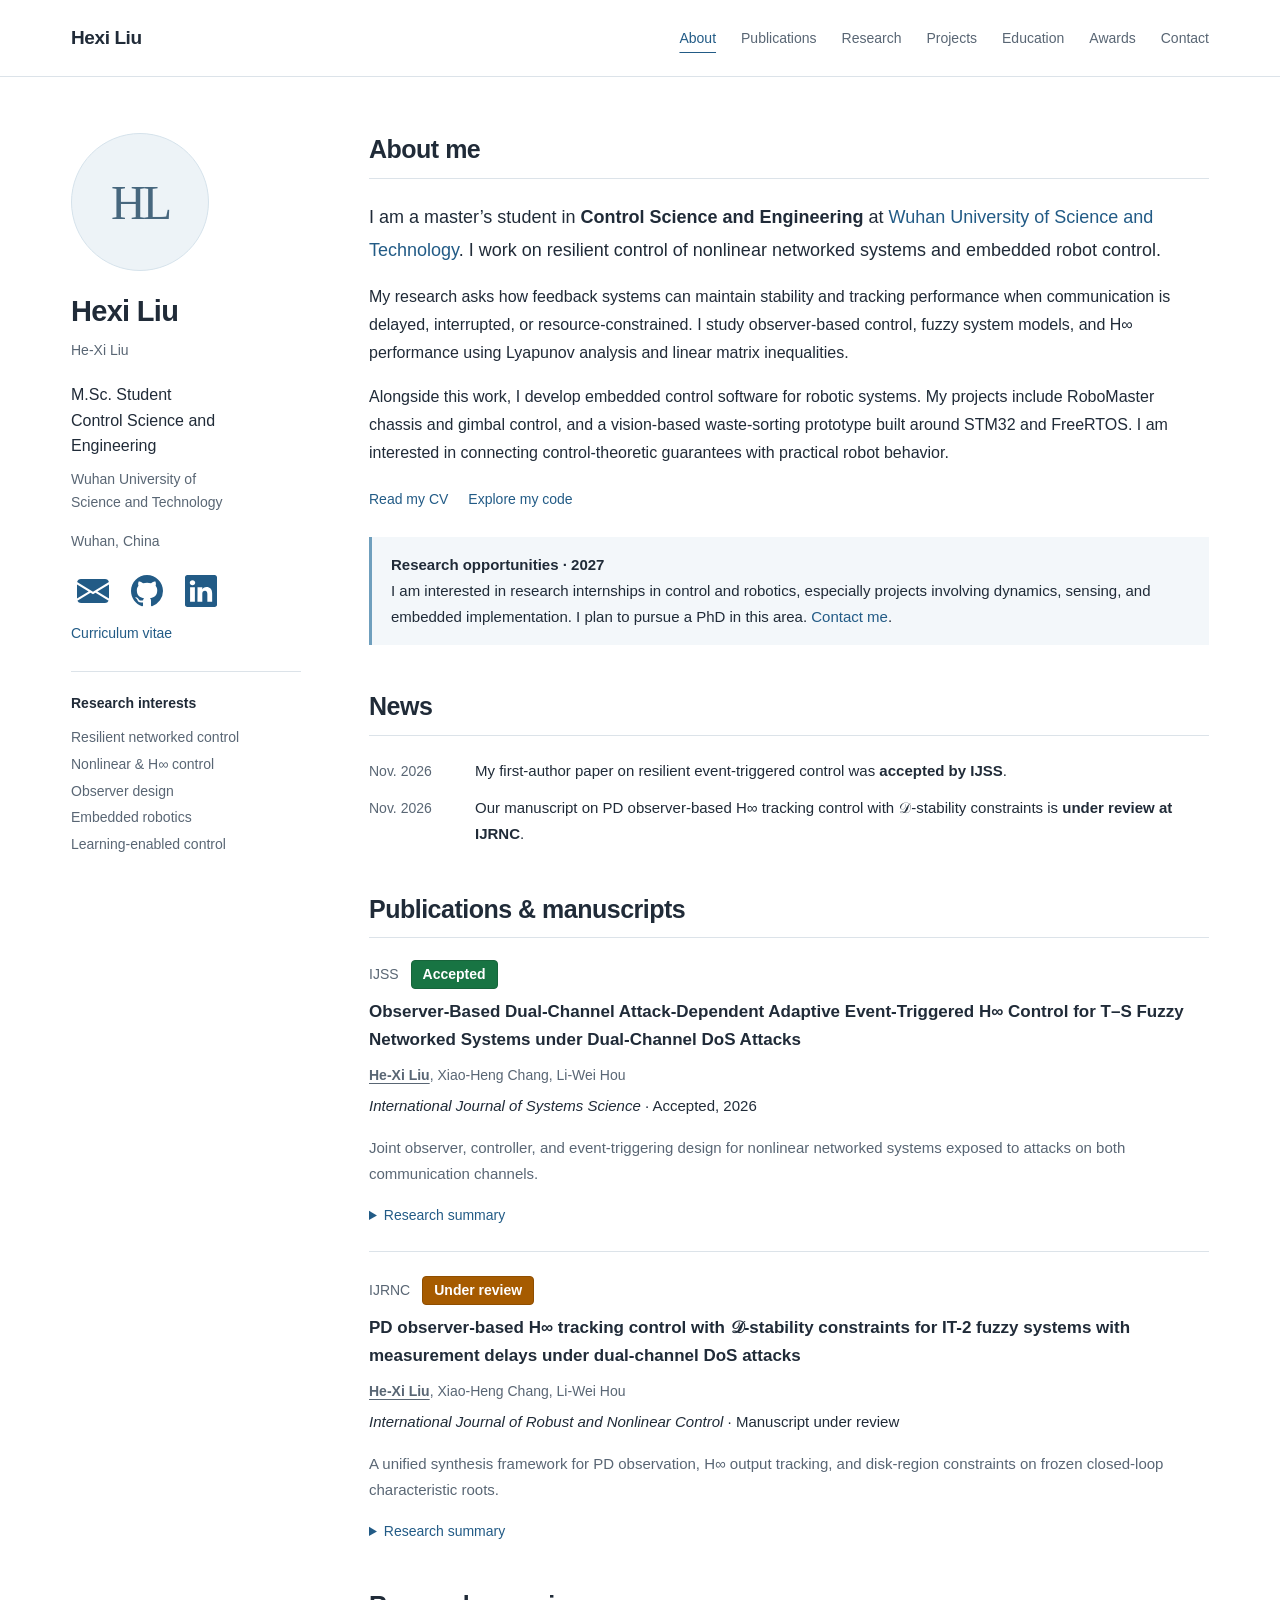
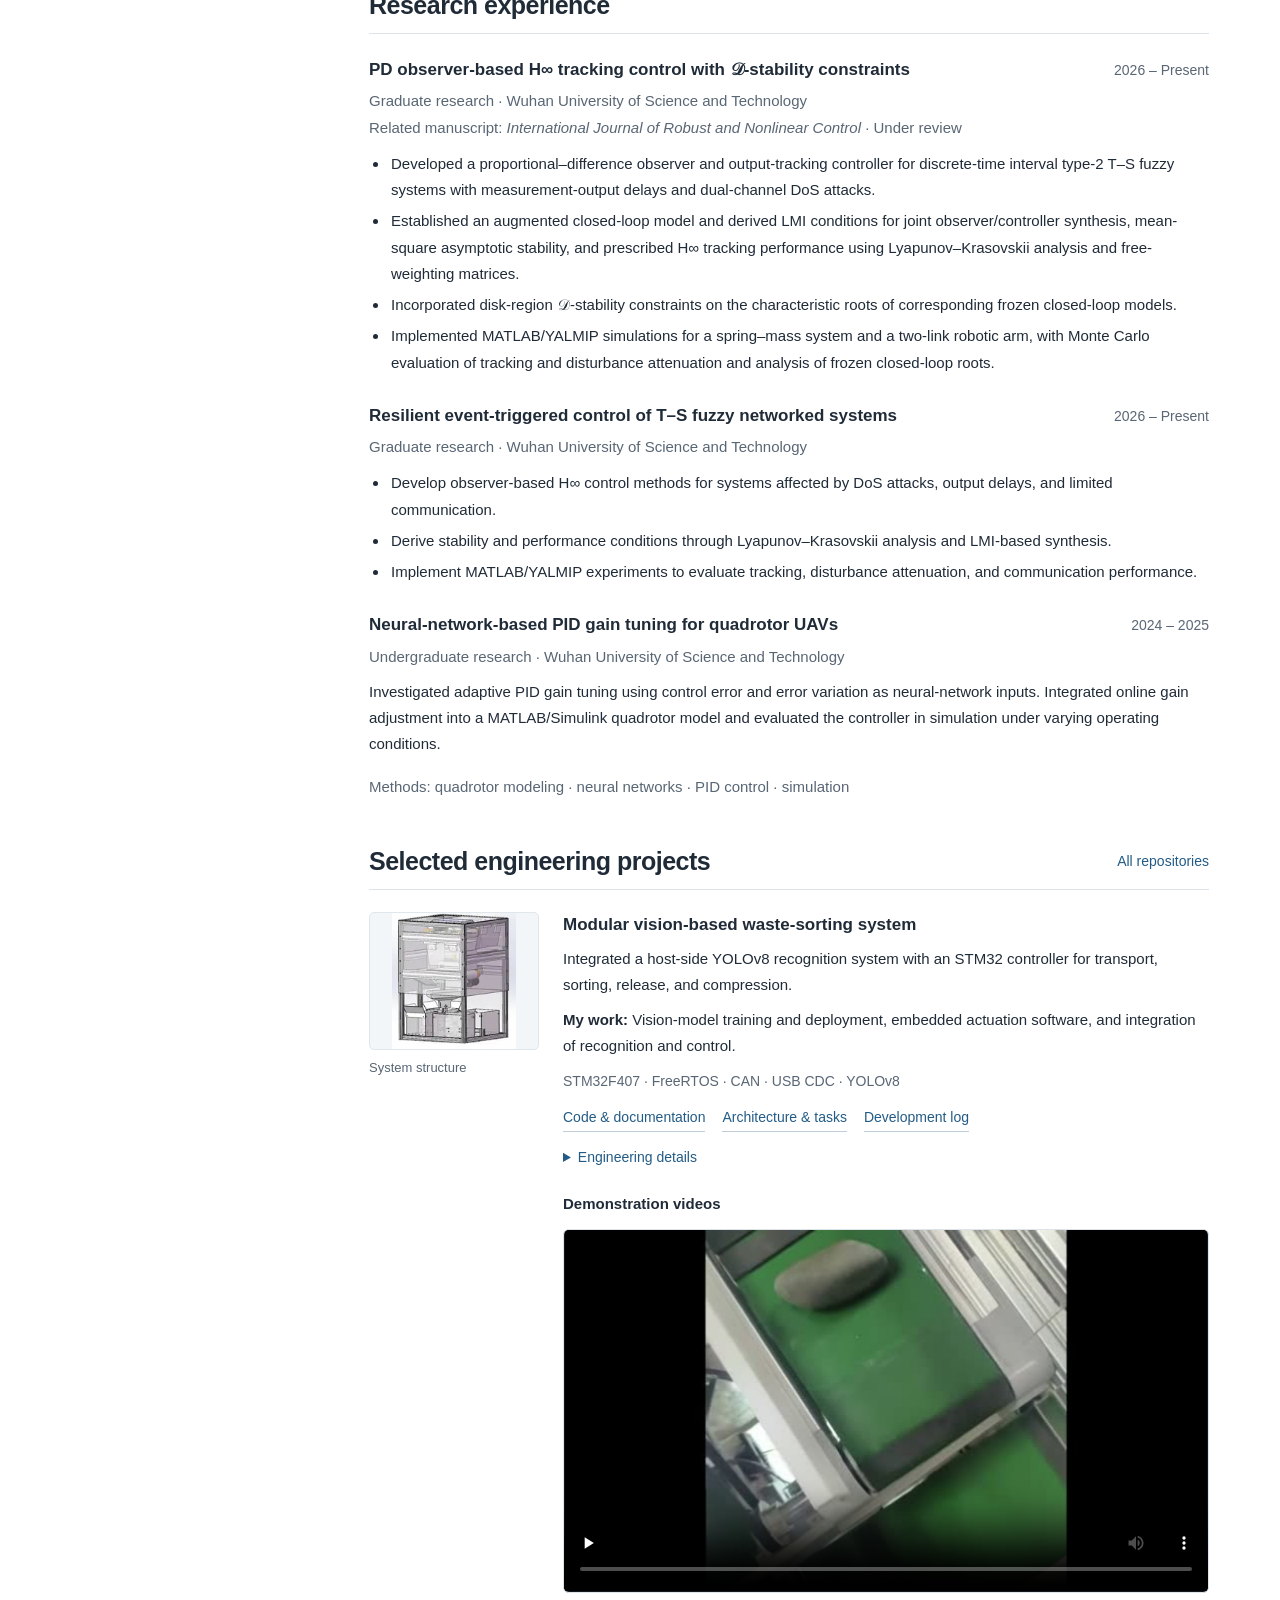
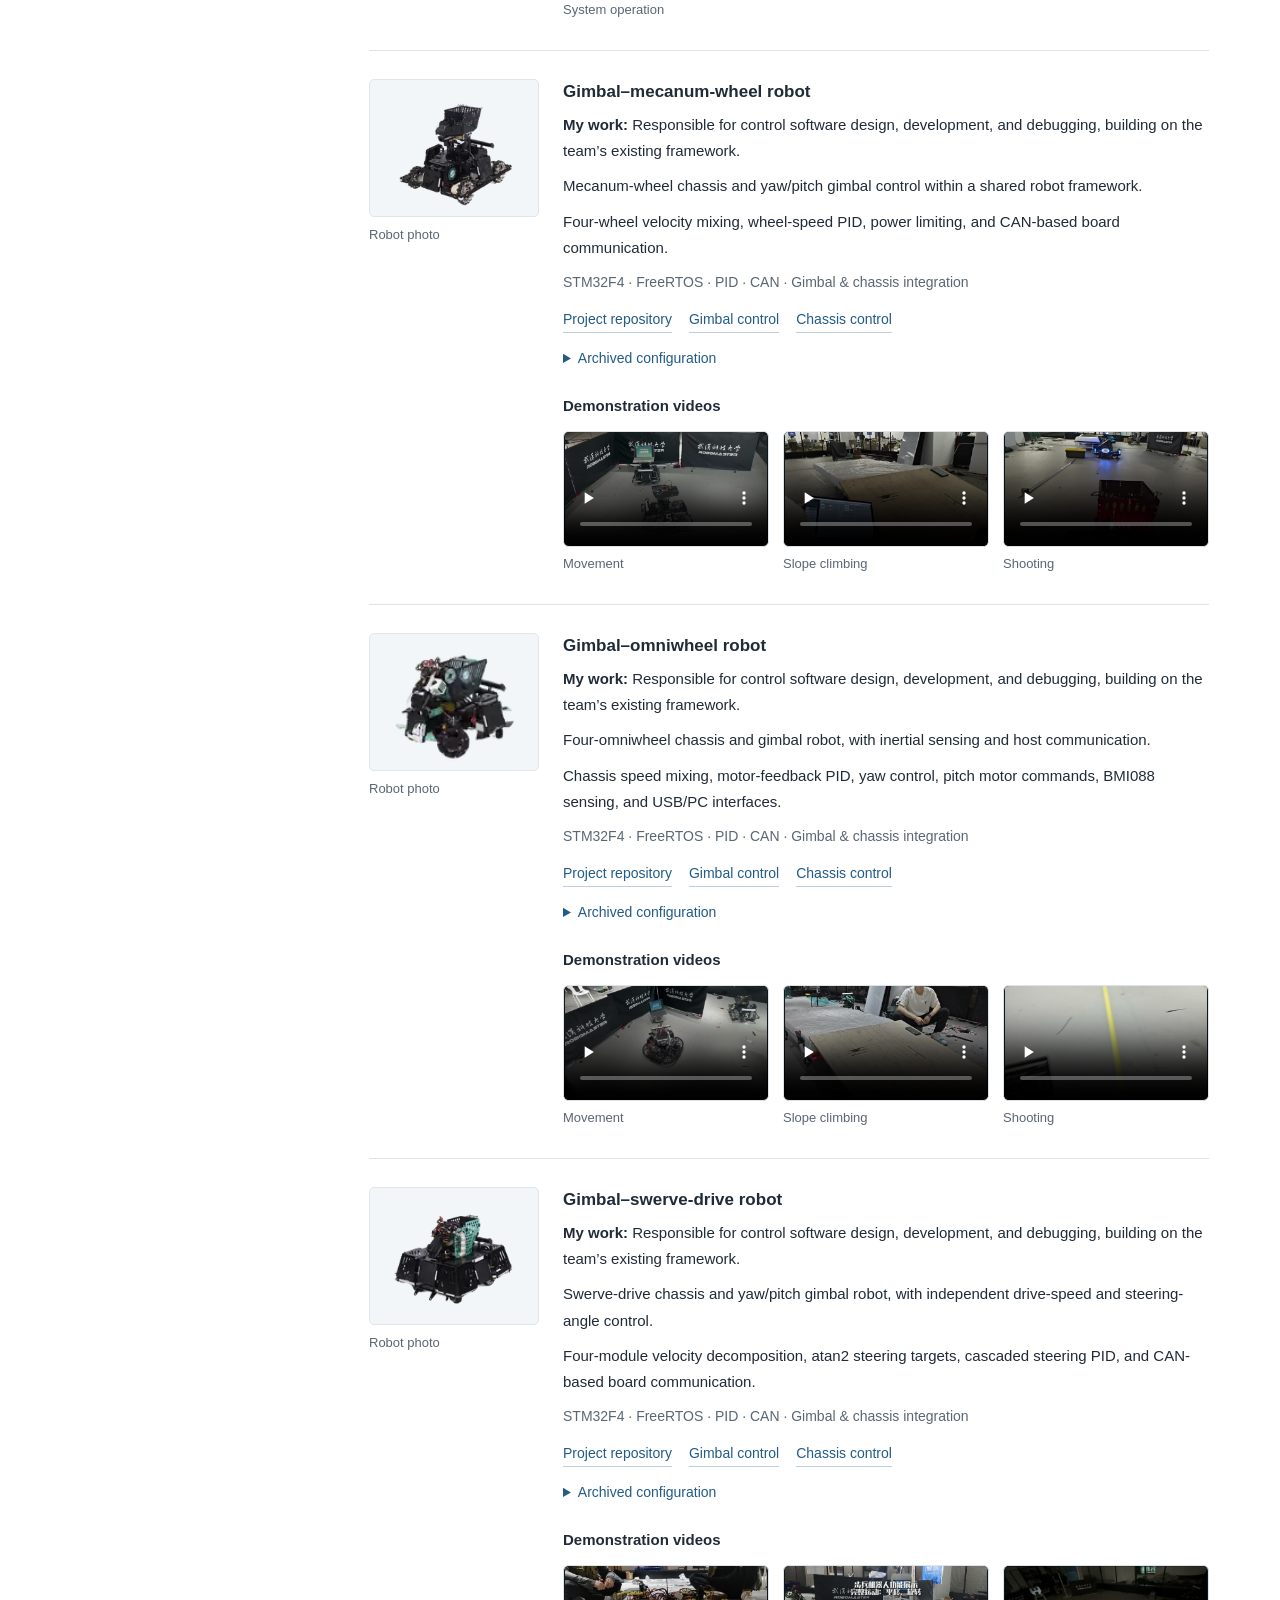
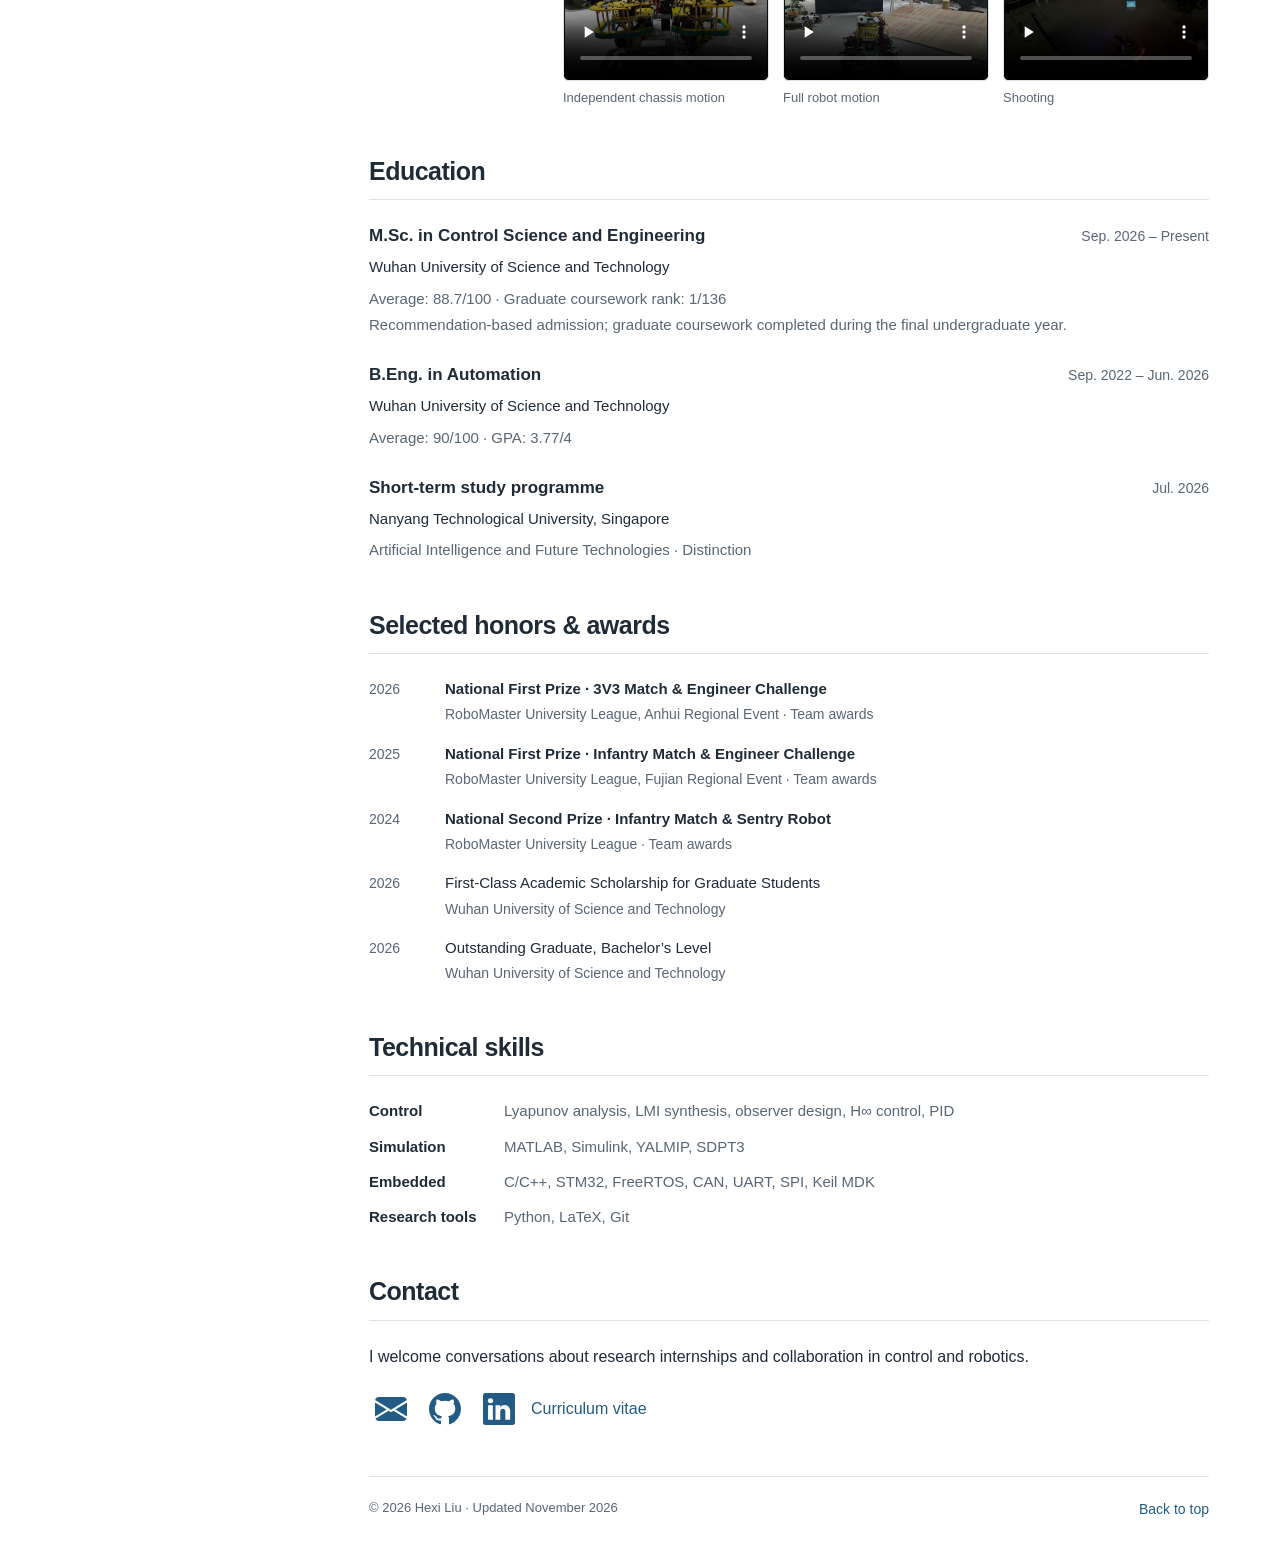
==== index.html @ 4635e456 "Use contact icons and add LinkedIn profile link" ====
<!DOCTYPE html>

<html lang="en">
<head>
<meta charset="utf-8"/><meta content="width=device-width,initial-scale=1" name="viewport"/>
<title>Hexi Liu | Control &amp; Robotics</title>
<meta content="Hexi Liu is a master's student at Wuhan University of Science and Technology, researching resilient nonlinear control and embedded robotics." name="description"/>
<meta content="#ffffff" name="theme-color"/>

<link href="style.css" rel="stylesheet"/><link href="assets/favicon.svg" rel="icon" type="image/svg+xml"/><script defer="" src="app.js"></script><!-- Bootstrap Icons (https://icons.getbootstrap.com/)
The MIT License (MIT)

Copyright (c) 2019-2024 The Bootstrap Authors

Permission is hereby granted, free of charge, to any person obtaining a copy
of this software and associated documentation files (the "Software"), to deal
in the Software without restriction, including without limitation the rights
to use, copy, modify, merge, publish, distribute, sublicense, and/or sell
copies of the Software, and to permit persons to whom the Software is
furnished to do so, subject to the following conditions:

The above copyright notice and this permission notice shall be included in
all copies or substantial portions of the Software.

THE SOFTWARE IS PROVIDED "AS IS", WITHOUT WARRANTY OF ANY KIND, EXPRESS OR
IMPLIED, INCLUDING BUT NOT LIMITED TO THE WARRANTIES OF MERCHANTABILITY,
FITNESS FOR A PARTICULAR PURPOSE AND NONINFRINGEMENT. IN NO EVENT SHALL THE
AUTHORS OR COPYRIGHT HOLDERS BE LIABLE FOR ANY CLAIM, DAMAGES OR OTHER
LIABILITY, WHETHER IN AN ACTION OF CONTRACT, TORT OR OTHERWISE, ARISING FROM,
OUT OF OR IN CONNECTION WITH THE SOFTWARE OR THE USE OR OTHER DEALINGS IN
THE SOFTWARE.
--></head>
<body>
<a class="skip" href="#main">Skip to content</a>
<header class="topbar"><div class="top-inner"><a class="wordmark" href="#about">Hexi Liu</a><button aria-controls="navigation" aria-expanded="false" class="menu-button">Menu</button><nav aria-label="Main navigation" class="nav" id="navigation"><a href="#about">About</a><a href="#publications">Publications</a><a href="#research">Research</a><a href="#projects">Projects</a><a href="#education">Education</a><a href="#awards">Awards</a><a href="#contact">Contact</a></nav></div></header>
<div class="layout"><aside aria-label="Profile" class="sidebar"><div aria-hidden="true" class="monogram">HL</div><h1>Hexi Liu</h1><p class="name-note">He-Xi Liu</p><p class="role">M.Sc. Student<br/>Control Science and Engineering</p><p class="affiliation">Wuhan University of<br/>Science and Technology</p><p class="location">Wuhan, China</p><div class="profile-links"><a class="social-icon" href="mailto:liuhexi125@gmail.com" aria-label="Email" title="Email"><svg aria-hidden="true" focusable="false" viewBox="0 0 16 16" fill="currentColor">  <path d="M.05 3.555A2 2 0 0 1 2 2h12a2 2 0 0 1 1.95 1.555L8 8.414zM0 4.697v7.104l5.803-3.558zM6.761 8.83l-6.57 4.027A2 2 0 0 0 2 14h12a2 2 0 0 0 1.808-1.144l-6.57-4.027L8 9.586zm3.436-.586L16 11.801V4.697z"/></svg></a><a class="social-icon" href="https://github.com/JiraiyaMr" aria-label="GitHub" title="GitHub"><svg aria-hidden="true" focusable="false" viewBox="0 0 16 16" fill="currentColor">  <path d="M8 0C3.58 0 0 3.58 0 8c0 3.54 2.29 6.53 5.47 7.59.4.07.55-.17.55-.38 0-.19-.01-.82-.01-1.49-2.01.37-2.53-.49-2.69-.94-.09-.23-.48-.94-.82-1.13-.28-.15-.68-.52-.01-.53.63-.01 1.08.58 1.23.82.72 1.21 1.87.87 2.33.66.07-.52.28-.87.51-1.07-1.78-.2-3.64-.89-3.64-3.95 0-.87.31-1.59.82-2.15-.08-.2-.36-1.02.08-2.12 0 0 .67-.21 2.2.82.64-.18 1.32-.27 2-.27s1.36.09 2 .27c1.53-1.04 2.2-.82 2.2-.82.44 1.1.16 1.92.08 2.12.51.56.82 1.27.82 2.15 0 3.07-1.87 3.75-3.65 3.95.29.25.54.73.54 1.48 0 1.07-.01 1.93-.01 2.2 0 .21.15.46.55.38A8.01 8.01 0 0 0 16 8c0-4.42-3.58-8-8-8"/></svg></a><a class="social-icon" href="https://www.linkedin.com/in/hexi-liu-96b351452/" aria-label="LinkedIn" title="LinkedIn"><svg aria-hidden="true" focusable="false" viewBox="0 0 16 16" fill="currentColor">  <path d="M0 1.146C0 .513.526 0 1.175 0h13.65C15.474 0 16 .513 16 1.146v13.708c0 .633-.526 1.146-1.175 1.146H1.175C.526 16 0 15.487 0 14.854zm4.943 12.248V6.169H2.542v7.225zm-1.2-8.212c.837 0 1.358-.554 1.358-1.248-.015-.709-.52-1.248-1.342-1.248S2.4 3.226 2.4 3.934c0 .694.521 1.248 1.327 1.248zm4.908 8.212V9.359c0-.216.016-.432.08-.586.173-.431.568-.878 1.232-.878.869 0 1.216.662 1.216 1.634v3.865h2.401V9.25c0-2.22-1.184-3.252-2.764-3.252-1.274 0-1.845.7-2.165 1.193v.025h-.016l.016-.025V6.169h-2.4c.03.678 0 7.225 0 7.225z"/></svg></a><a class="cv-link" href="cv.html">Curriculum vitae</a></div><hr/><p class="side-title">Research interests</p><ul class="interests"><li>Resilient networked control</li><li>Nonlinear &amp; H∞ control</li><li>Observer design</li><li>Embedded robotics</li><li>Learning-enabled control</li></ul></aside>
<main class="content" id="main">
<section class="section" id="about"><h2>About me</h2><p class="lead">I am a master’s student in <strong>Control Science and Engineering</strong> at <a href="https://www.wust.edu.cn/">Wuhan University of Science and Technology</a>. I work on resilient control of nonlinear networked systems and embedded robot control.</p><p>My research asks how feedback systems can maintain stability and tracking performance when communication is delayed, interrupted, or resource-constrained. I study observer-based control, fuzzy system models, and H∞ performance using Lyapunov analysis and linear matrix inequalities.</p><p>Alongside this work, I develop embedded control software for robotic systems. My projects include RoboMaster chassis and gimbal control, and a vision-based waste-sorting prototype built around STM32 and FreeRTOS. I am interested in connecting control-theoretic guarantees with practical robot behavior.</p><div class="intro-links"><a href="cv.html">Read my CV</a><a href="#projects">Explore my code</a></div><div class="opportunity"><strong>Research opportunities · 2027</strong>I am interested in research internships in control and robotics, especially projects involving dynamics, sensing, and embedded implementation. I plan to pursue a PhD in this area. <a href="mailto:liuhexi125@gmail.com">Contact me</a>.</div></section>
<section class="section" id="news"><h2>News</h2><div class="news-item"><time datetime="2026-11">Nov. 2026</time><p>My first-author paper on resilient event-triggered control was <strong>accepted by IJSS</strong>.</p></div><div class="news-item"><time datetime="2026-11">Nov. 2026</time><p>Our manuscript on PD observer-based H∞ tracking control with 𝒟-stability constraints is <strong>under review at IJRNC</strong>.</p></div></section>
<section class="section" id="publications"><h2>Publications &amp; manuscripts</h2><article class="publication"><div class="pub-label">IJSS <span class="status">Accepted</span></div><h3>Observer-Based Dual-Channel Attack-Dependent Adaptive Event-Triggered H∞ Control for T–S Fuzzy Networked Systems under Dual-Channel DoS Attacks</h3><p class="authors"><strong>He-Xi Liu</strong>, Xiao-Heng Chang, Li-Wei Hou</p><p class="venue"><em>International Journal of Systems Science</em> · Accepted, 2026</p><p class="pub-description">Joint observer, controller, and event-triggering design for nonlinear networked systems exposed to attacks on both communication channels.</p><details><summary>Research summary</summary><div class="abstract">An attack-dependent adaptive event-triggering mechanism is combined with a non-PDC observer-based controller for T–S fuzzy networked systems. Lyapunov–Krasovskii analysis gives LMI-based sufficient conditions for mean-square asymptotic stability and prescribed H∞ performance under dual-channel denial-of-service attacks. The observer, controller, and triggering parameters are synthesized together.</div></details></article><article class="publication"><div class="pub-label">IJRNC <span class="status review">Under review</span></div><h3>PD observer-based H∞ tracking control with 𝒟-stability constraints for IT-2 fuzzy systems with measurement delays under dual-channel DoS attacks</h3><p class="authors"><strong>He-Xi Liu</strong>, Xiao-Heng Chang, Li-Wei Hou</p><p class="venue"><em>International Journal of Robust and Nonlinear Control</em> · Manuscript under review</p><p class="pub-description">A unified synthesis framework for PD observation, H∞ output tracking, and disk-region constraints on frozen closed-loop characteristic roots.</p><details><summary>Research summary</summary><div class="abstract">This work considers discrete-time interval type-2 T–S fuzzy systems with measurement-output delays and dual-channel DoS attacks. A proportional–difference observer uses delayed measurements received at consecutive sampling instants. LMI conditions jointly synthesize the observer and tracking controller, with mean-square stability and H∞ performance analysis and disk-region constraints for corresponding frozen closed-loop models.</div></details></article></section>
<section class="section" id="research"><h2>Research experience</h2><article class="experience"><div class="entry-head"><h3>PD observer-based H∞ tracking control with 𝒟-stability constraints</h3><time>2026 – Present</time></div><p class="meta">Graduate research · Wuhan University of Science and Technology<br>Related manuscript: <em>International Journal of Robust and Nonlinear Control</em> · Under review</p><ul><li>Developed a proportional–difference observer and output-tracking controller for discrete-time interval type-2 T–S fuzzy systems with measurement-output delays and dual-channel DoS attacks.</li><li>Established an augmented closed-loop model and derived LMI conditions for joint observer/controller synthesis, mean-square asymptotic stability, and prescribed H∞ tracking performance using Lyapunov–Krasovskii analysis and free-weighting matrices.</li><li>Incorporated disk-region 𝒟-stability constraints on the characteristic roots of corresponding frozen closed-loop models.</li><li>Implemented MATLAB/YALMIP simulations for a spring–mass system and a two-link robotic arm, with Monte Carlo evaluation of tracking and disturbance attenuation and analysis of frozen closed-loop roots.</li></ul></article><article class="experience"><div class="entry-head"><h3>Resilient event-triggered control of T–S fuzzy networked systems</h3><time>2026 – Present</time></div><p class="meta">Graduate research · Wuhan University of Science and Technology</p><ul><li>Develop observer-based H∞ control methods for systems affected by DoS attacks, output delays, and limited communication.</li><li>Derive stability and performance conditions through Lyapunov–Krasovskii analysis and LMI-based synthesis.</li><li>Implement MATLAB/YALMIP experiments to evaluate tracking, disturbance attenuation, and communication performance.</li></ul></article><article class="experience"><div class="entry-head"><h3>Neural-network-based PID gain tuning for quadrotor UAVs</h3><time>2024 – 2025</time></div><p class="meta">Undergraduate research · Wuhan University of Science and Technology</p><p>Investigated adaptive PID gain tuning using control error and error variation as neural-network inputs. Integrated online gain adjustment into a MATLAB/Simulink quadrotor model and evaluated the controller in simulation under varying operating conditions.</p><p class="meta">Methods: quadrotor modeling · neural networks · PID control · simulation</p></article></section>
<section class="section" id="projects"><div class="section-heading"><h2>Selected engineering projects</h2><a href="https://github.com/JiraiyaMr">All repositories</a></div><article class="project"><figure class="project-figure"><img alt="Structure of the modular vision-based waste-sorting system" height="138" loading="lazy" src="assets/waste-sorting-structure.webp" width="170"/><figcaption>System structure</figcaption></figure><div><h3>Modular vision-based waste-sorting system</h3><p>Integrated a host-side YOLOv8 recognition system with an STM32 controller for transport, sorting, release, and compression.</p><p><strong>My work:</strong> Vision-model training and deployment, embedded actuation software, and integration of recognition and control.</p><p class="stack">STM32F407 · FreeRTOS · CAN · USB CDC · YOLOv8</p><div class="links"><a href="https://github.com/JiraiyaMr/Modular-Vision-Based-Waste-Sorting-System">Code &amp; documentation</a><a href="https://github.com/JiraiyaMr/Modular-Vision-Based-Waste-Sorting-System/blob/main/docs/hardware_and_tasks.md">Architecture &amp; tasks</a><a href="https://github.com/JiraiyaMr/Modular-Vision-Based-Waste-Sorting-System/blob/main/docs/development_timeline.md">Development log</a></div><details><summary>Engineering details</summary><div class="abstract">The public repository contains the embedded controller. It includes motor-feedback PID for conveyors, cascaded position/speed control for the sorter, category reception, servo sequencing, distance sensing, display updates, and compression integration. The host-side model and training pipeline are separate.</div></details><div class="project-videos" aria-label="Demonstration videos"><h4>Demonstration videos</h4><div class="video-grid"><figure class="demo-video"><video controls playsinline preload="none" poster="assets/videos/waste-sorting/operation.jpg" aria-label="Modular vision-based waste-sorting system: System operation"><source src="assets/videos/waste-sorting/operation.mp4" type="video/mp4"/>Your browser does not support embedded video. <a href="assets/videos/waste-sorting/operation.mp4">Open video</a>.</video><figcaption>System operation</figcaption></figure></div></div></div></article><article class="project"><figure class="project-figure"><img src="assets/infantry-04.webp" alt="RoboMaster infantry robot with a mecanum-wheel chassis" width="170" height="138" loading="lazy"/><figcaption>Robot photo</figcaption></figure><div><h3>Gimbal–mecanum-wheel robot</h3><p><strong>My work:</strong> Responsible for control software design, development, and debugging, building on the team’s existing framework.</p><p>Mecanum-wheel chassis and yaw/pitch gimbal control within a shared robot framework.</p><p>Four-wheel velocity mixing, wheel-speed PID, power limiting, and CAN-based board communication.</p><p class="stack">STM32F4 · FreeRTOS · PID · CAN · Gimbal &amp; chassis integration</p><div class="links"><a href="https://github.com/JiraiyaMr/gimbal-mecanum-robot">Project repository</a><a href="https://github.com/JiraiyaMr/gimbal-mecanum-robot/blob/main/firmware/Application/gimbal.c">Gimbal control</a><a href="https://github.com/JiraiyaMr/gimbal-mecanum-robot/blob/main/firmware/Application/chassis.c">Chassis control</a></div><details><summary>Archived configuration</summary><div class="abstract">The archived startup enables chassis-side control, INS, CAN command reception, and referee tasks; gimbal and robot-command task creation is commented out. Original vendor, team, and upstream algorithm attribution is retained.</div></details><div class="project-videos" aria-label="Demonstration videos"><h4>Demonstration videos</h4><div class="video-grid"><figure class="demo-video"><video controls playsinline preload="none" poster="assets/videos/mecanum/movement.jpg" aria-label="Gimbal–mecanum-wheel robot: Movement"><source src="assets/videos/mecanum/movement.mp4" type="video/mp4"/>Your browser does not support embedded video. <a href="assets/videos/mecanum/movement.mp4">Open video</a>.</video><figcaption>Movement</figcaption></figure><figure class="demo-video"><video controls playsinline preload="none" poster="assets/videos/mecanum/slope-climbing.jpg" aria-label="Gimbal–mecanum-wheel robot: Slope climbing"><source src="assets/videos/mecanum/slope-climbing.mp4" type="video/mp4"/>Your browser does not support embedded video. <a href="assets/videos/mecanum/slope-climbing.mp4">Open video</a>.</video><figcaption>Slope climbing</figcaption></figure><figure class="demo-video"><video controls playsinline preload="none" poster="assets/videos/mecanum/shooting.jpg" aria-label="Gimbal–mecanum-wheel robot: Shooting"><source src="assets/videos/mecanum/shooting.mp4" type="video/mp4"/>Your browser does not support embedded video. <a href="assets/videos/mecanum/shooting.mp4">Open video</a>.</video><figcaption>Shooting</figcaption></figure></div></div></div></article><article class="project"><figure class="project-figure"><img src="assets/infantry-05.webp" alt="RoboMaster infantry robot with an omniwheel chassis" width="170" height="138" loading="lazy"/><figcaption>Robot photo</figcaption></figure><div><h3>Gimbal–omniwheel robot</h3><p><strong>My work:</strong> Responsible for control software design, development, and debugging, building on the team’s existing framework.</p><p>Four-omniwheel chassis and gimbal robot, with inertial sensing and host communication.</p><p>Chassis speed mixing, motor-feedback PID, yaw control, pitch motor commands, BMI088 sensing, and USB/PC interfaces.</p><p class="stack">STM32F4 · FreeRTOS · PID · CAN · Gimbal &amp; chassis integration</p><div class="links"><a href="https://github.com/JiraiyaMr/gimbal-omniwheel-robot">Project repository</a><a href="https://github.com/JiraiyaMr/gimbal-omniwheel-robot/blob/main/firmware/Application/gimbal.c">Gimbal control</a><a href="https://github.com/JiraiyaMr/gimbal-omniwheel-robot/blob/main/firmware/Application/chassis.c">Chassis control</a></div><details><summary>Archived configuration</summary><div class="abstract">The platform is identified from the original archive and the owner’s O-layout hardware. The archived startup enables INS/PC/USB tasks; chassis and gimbal task creation is commented out. Wheel mapping and motion coefficients must match the physical chassis. Original vendor, team, and upstream algorithm attribution is retained.</div></details><div class="project-videos" aria-label="Demonstration videos"><h4>Demonstration videos</h4><div class="video-grid"><figure class="demo-video"><video controls playsinline preload="none" poster="assets/videos/omniwheel/movement.jpg" aria-label="Gimbal–omniwheel robot: Movement"><source src="assets/videos/omniwheel/movement.mp4" type="video/mp4"/>Your browser does not support embedded video. <a href="assets/videos/omniwheel/movement.mp4">Open video</a>.</video><figcaption>Movement</figcaption></figure><figure class="demo-video"><video controls playsinline preload="none" poster="assets/videos/omniwheel/slope-climbing.jpg" aria-label="Gimbal–omniwheel robot: Slope climbing"><source src="assets/videos/omniwheel/slope-climbing.mp4" type="video/mp4"/>Your browser does not support embedded video. <a href="assets/videos/omniwheel/slope-climbing.mp4">Open video</a>.</video><figcaption>Slope climbing</figcaption></figure><figure class="demo-video"><video controls playsinline preload="none" poster="assets/videos/omniwheel/shooting.jpg" aria-label="Gimbal–omniwheel robot: Shooting"><source src="assets/videos/omniwheel/shooting.mp4" type="video/mp4"/>Your browser does not support embedded video. <a href="assets/videos/omniwheel/shooting.mp4">Open video</a>.</video><figcaption>Shooting</figcaption></figure></div></div></div></article><article class="project"><figure class="project-figure"><img src="assets/infantry-03.webp" alt="RoboMaster infantry robot with a swerve-drive chassis" width="170" height="138" loading="lazy"/><figcaption>Robot photo</figcaption></figure><div><h3>Gimbal–swerve-drive robot</h3><p><strong>My work:</strong> Responsible for control software design, development, and debugging, building on the team’s existing framework.</p><p>Swerve-drive chassis and yaw/pitch gimbal robot, with independent drive-speed and steering-angle control.</p><p>Four-module velocity decomposition, atan2 steering targets, cascaded steering PID, and CAN-based board communication.</p><p class="stack">STM32F4 · FreeRTOS · PID · CAN · Gimbal &amp; chassis integration</p><div class="links"><a href="https://github.com/JiraiyaMr/gimbal-swerve-robot">Project repository</a><a href="https://github.com/JiraiyaMr/gimbal-swerve-robot/blob/main/firmware/Applications/gimbal.c">Gimbal control</a><a href="https://github.com/JiraiyaMr/gimbal-swerve-robot/blob/main/firmware/Applications/chassis.c">Chassis control</a></div><details><summary>Archived configuration</summary><div class="abstract">The archived startup enables chassis, steering, and CAN command reception; gimbal and robot-command task creation is commented out. Original vendor, team, and upstream algorithm attribution is retained.</div></details><div class="project-videos" aria-label="Demonstration videos"><h4>Demonstration videos</h4><div class="video-grid"><figure class="demo-video"><video controls playsinline preload="none" poster="assets/videos/swerve/chassis-motion.jpg" aria-label="Gimbal–swerve-drive robot: Independent chassis motion"><source src="assets/videos/swerve/chassis-motion.mp4" type="video/mp4"/>Your browser does not support embedded video. <a href="assets/videos/swerve/chassis-motion.mp4">Open video</a>.</video><figcaption>Independent chassis motion</figcaption></figure><figure class="demo-video"><video controls playsinline preload="none" poster="assets/videos/swerve/full-robot-motion.jpg" aria-label="Gimbal–swerve-drive robot: Full robot motion"><source src="assets/videos/swerve/full-robot-motion.mp4" type="video/mp4"/>Your browser does not support embedded video. <a href="assets/videos/swerve/full-robot-motion.mp4">Open video</a>.</video><figcaption>Full robot motion</figcaption></figure><figure class="demo-video"><video controls playsinline preload="none" poster="assets/videos/swerve/shooting.jpg" aria-label="Gimbal–swerve-drive robot: Shooting"><source src="assets/videos/swerve/shooting.mp4" type="video/mp4"/>Your browser does not support embedded video. <a href="assets/videos/swerve/shooting.mp4">Open video</a>.</video><figcaption>Shooting</figcaption></figure></div></div></div></article></section>
<section class="section" id="education"><h2>Education</h2><article class="education"><div class="entry-head"><h3>M.Sc. in Control Science and Engineering</h3><time>Sep. 2026 – Present</time></div><p>Wuhan University of Science and Technology</p><p class="meta">Average: 88.7/100 · Graduate coursework rank: 1/136<br/>Recommendation-based admission; graduate coursework completed during the final undergraduate year.</p></article><article class="education"><div class="entry-head"><h3>B.Eng. in Automation</h3><time>Sep. 2022 – Jun. 2026</time></div><p>Wuhan University of Science and Technology</p><p class="meta">Average: 90/100 · GPA: 3.77/4</p></article><article class="education"><div class="entry-head"><h3>Short-term study programme</h3><time>Jul. 2026</time></div><p>Nanyang Technological University, Singapore</p><p class="meta">Artificial Intelligence and Future Technologies · Distinction</p></article></section>
<section class="section" id="awards"><h2>Selected honors &amp; awards</h2><ul class="award-list"><li><time>2026</time><div><strong>National First Prize · 3V3 Match &amp; Engineer Challenge</strong><small>RoboMaster University League, Anhui Regional Event · Team awards</small></div></li><li><time>2025</time><div><strong>National First Prize · Infantry Match &amp; Engineer Challenge</strong><small>RoboMaster University League, Fujian Regional Event · Team awards</small></div></li><li><time>2024</time><div><strong>National Second Prize · Infantry Match &amp; Sentry Robot</strong><small>RoboMaster University League · Team awards</small></div></li><li><time>2026</time><div>First-Class Academic Scholarship for Graduate Students<small>Wuhan University of Science and Technology</small></div></li><li><time>2026</time><div>Outstanding Graduate, Bachelor’s Level<small>Wuhan University of Science and Technology</small></div></li></ul></section>
<section class="section" id="skills"><h2>Technical skills</h2><dl class="skills"><dt>Control</dt><dd>Lyapunov analysis, LMI synthesis, observer design, H∞ control, PID</dd><dt>Simulation</dt><dd>MATLAB, Simulink, YALMIP, SDPT3</dd><dt>Embedded</dt><dd>C/C++, STM32, FreeRTOS, CAN, UART, SPI, Keil MDK</dd><dt>Research tools</dt><dd>Python, LaTeX, Git</dd></dl></section>
<section class="section" id="contact"><h2>Contact</h2><p>I welcome conversations about research internships and collaboration in control and robotics.</p><div class="contact-links"><a class="social-icon" href="mailto:liuhexi125@gmail.com" aria-label="Email" title="Email"><svg aria-hidden="true" focusable="false" viewBox="0 0 16 16" fill="currentColor">  <path d="M.05 3.555A2 2 0 0 1 2 2h12a2 2 0 0 1 1.95 1.555L8 8.414zM0 4.697v7.104l5.803-3.558zM6.761 8.83l-6.57 4.027A2 2 0 0 0 2 14h12a2 2 0 0 0 1.808-1.144l-6.57-4.027L8 9.586zm3.436-.586L16 11.801V4.697z"/></svg></a><a class="social-icon" href="https://github.com/JiraiyaMr" aria-label="GitHub" title="GitHub"><svg aria-hidden="true" focusable="false" viewBox="0 0 16 16" fill="currentColor">  <path d="M8 0C3.58 0 0 3.58 0 8c0 3.54 2.29 6.53 5.47 7.59.4.07.55-.17.55-.38 0-.19-.01-.82-.01-1.49-2.01.37-2.53-.49-2.69-.94-.09-.23-.48-.94-.82-1.13-.28-.15-.68-.52-.01-.53.63-.01 1.08.58 1.23.82.72 1.21 1.87.87 2.33.66.07-.52.28-.87.51-1.07-1.78-.2-3.64-.89-3.64-3.95 0-.87.31-1.59.82-2.15-.08-.2-.36-1.02.08-2.12 0 0 .67-.21 2.2.82.64-.18 1.32-.27 2-.27s1.36.09 2 .27c1.53-1.04 2.2-.82 2.2-.82.44 1.1.16 1.92.08 2.12.51.56.82 1.27.82 2.15 0 3.07-1.87 3.75-3.65 3.95.29.25.54.73.54 1.48 0 1.07-.01 1.93-.01 2.2 0 .21.15.46.55.38A8.01 8.01 0 0 0 16 8c0-4.42-3.58-8-8-8"/></svg></a><a class="social-icon" href="https://www.linkedin.com/in/hexi-liu-96b351452/" aria-label="LinkedIn" title="LinkedIn"><svg aria-hidden="true" focusable="false" viewBox="0 0 16 16" fill="currentColor">  <path d="M0 1.146C0 .513.526 0 1.175 0h13.65C15.474 0 16 .513 16 1.146v13.708c0 .633-.526 1.146-1.175 1.146H1.175C.526 16 0 15.487 0 14.854zm4.943 12.248V6.169H2.542v7.225zm-1.2-8.212c.837 0 1.358-.554 1.358-1.248-.015-.709-.52-1.248-1.342-1.248S2.4 3.226 2.4 3.934c0 .694.521 1.248 1.327 1.248zm4.908 8.212V9.359c0-.216.016-.432.08-.586.173-.431.568-.878 1.232-.878.869 0 1.216.662 1.216 1.634v3.865h2.401V9.25c0-2.22-1.184-3.252-2.764-3.252-1.274 0-1.845.7-2.165 1.193v.025h-.016l.016-.025V6.169h-2.4c.03.678 0 7.225 0 7.225z"/></svg></a><a href="cv.html">Curriculum vitae</a></div></section>
<footer class="footer"><span>© 2026 Hexi Liu · Updated November 2026</span><button data-top="">Back to top</button></footer>
</main></div>

</body></html>
---- style.css ----
:root{--ink:#202b38;--muted:#596674;--blue:#225b86;--line:#dce3e9;--soft:#f5f8fa;--green:#24664e}*{box-sizing:border-box}html{scroll-behavior:smooth;scroll-padding-top:100px}body{margin:0;background:white;color:var(--ink);font:16px/1.75 -apple-system,BlinkMacSystemFont,"Segoe UI",Arial,sans-serif}a{color:var(--blue);text-decoration:none}a:hover{text-decoration:underline;text-underline-offset:4px}button{font:inherit;cursor:pointer}a:focus-visible,button:focus-visible,summary:focus-visible{outline:3px solid #357eae;outline-offset:5px}.skip{position:absolute;top:-80px;left:20px;background:white;padding:12px;z-index:20}.skip:focus{top:10px}.topbar{position:sticky;top:0;z-index:10;border-bottom:1px solid var(--line);background:rgba(255,255,255,.97)}.top-inner{max-width:1210px;margin:auto;min-height:76px;display:flex;align-items:center;justify-content:space-between;padding:0 36px;gap:28px}.wordmark{color:var(--ink);font-weight:650;font-size:19px;letter-spacing:-.4px}.nav{display:flex;gap:25px;align-items:center}.nav a{font-size:14px;color:var(--muted)}.nav a.active{color:var(--blue);text-decoration:underline;text-underline-offset:9px}.menu-button{display:none;border:1px solid var(--line);background:white;border-radius:5px;padding:5px 10px}.layout{max-width:1210px;margin:0 auto;padding:56px 36px 40px;display:grid;grid-template-columns:230px minmax(0,1fr);gap:68px}.sidebar{position:sticky;top:115px;align-self:start}.monogram{height:138px;width:138px;border-radius:50%;display:grid;place-items:center;background:#edf3f7;border:1px solid #d5e2eb;color:#47677e;font:48px Georgia,serif;letter-spacing:-3px;margin-bottom:23px}.sidebar h1{font-size:29px;line-height:1.2;letter-spacing:-.7px;margin:0 0 9px}.name-note{font-size:14px;color:var(--muted);margin:0 0 20px}.role{font-size:16px;line-height:1.6;margin:0 0 9px}.affiliation,.location{font-size:14px;line-height:1.65;color:var(--muted);margin:0 0 16px}.profile-links{display:flex;flex-wrap:wrap;gap:8px 16px;font-size:14px}.profile-links .cv-link{flex-basis:100%}.sidebar hr{border:0;border-top:1px solid var(--line);margin:25px 0 19px}.side-title{font-size:14px;font-weight:650;margin:0 0 9px}.interests{list-style:none;padding:0;margin:0;font-size:14px;line-height:1.9;color:var(--muted)}.content{min-width:0}.section{margin-bottom:45px}.section h2{font-size:25px;letter-spacing:-.5px;line-height:1.3;margin:0 0 22px;border-bottom:1px solid var(--line);padding-bottom:12px;font-weight:650}.section p{margin:0 0 16px}.lead{font-size:18px;line-height:1.85}.intro-links{font-size:14px;display:flex;gap:20px;margin:20px 0}.opportunity{padding:15px 19px;border-left:3px solid #6f9fbd;background:#f3f7fa;margin-top:25px;font-size:15px;line-height:1.75}.opportunity strong{display:block;font-weight:600}.news-item{display:grid;grid-template-columns:88px 1fr;gap:18px;margin-bottom:11px;font-size:15px}.news-item time{font-size:14px;color:var(--muted);padding-top:1px}.news-item p{margin:0}.section-heading{display:flex;align-items:center;justify-content:space-between;gap:16px;border-bottom:1px solid var(--line);margin-bottom:22px}.section-heading h2{border:0;margin:0}.section-heading a{font-size:14px;white-space:nowrap;padding-bottom:12px}.publication{padding-bottom:23px;margin-bottom:24px;border-bottom:1px solid var(--line)}.publication:last-child{border:0;padding:0;margin-bottom:0}.pub-label{font-size:14px;color:var(--muted);display:flex;align-items:center;gap:12px;margin-bottom:9px}.status{font-weight:700;display:inline-block;line-height:1.5;padding:3px 11px;border-radius:4px;font-size:14px;border:1px solid #17643b;background:#187443;color:#fff;white-space:nowrap}.status.review{background:#a65b00;border-color:#8f4e00;color:#fff}.publication h3{font-size:17px;line-height:1.65;margin:0 0 9px;font-weight:650}.authors{font-size:14px;color:var(--muted);margin-bottom:5px!important}.authors strong{text-decoration:underline;text-underline-offset:3px;font-weight:600}.venue{font-size:15px}.pub-description{font-size:15px;color:var(--muted)}details{font-size:14px}summary{cursor:pointer;color:var(--blue);width:fit-content}details[open] summary{margin-bottom:12px}.abstract{margin-top:12px;padding:14px 18px;background:var(--soft);color:var(--muted);font-size:14px;line-height:1.8}.experience{margin-bottom:26px}.experience:last-child{margin-bottom:0}.entry-head{display:flex;align-items:baseline;justify-content:space-between;gap:18px}.entry-head h3{font-size:17px;font-weight:650;line-height:1.6;margin:0 0 5px}.entry-head time{font-size:14px;color:var(--muted);white-space:nowrap}.meta{font-size:14px;color:var(--muted);margin-bottom:9px!important}.experience p,.experience li{font-size:15px}.experience ul{padding-left:20px;margin:10px 0}.experience li{padding-left:2px;margin-bottom:5px}.project{display:grid;grid-template-columns:170px 1fr;gap:24px;border-bottom:1px solid var(--line);padding-bottom:28px;margin-bottom:28px}.project:last-child{border:0;padding:0;margin-bottom:0}.project-figure{margin:0}.project-figure img{display:block;width:100%;height:138px;object-fit:contain;background:#f2f6f8;border:1px solid #dfe7ec;border-radius:5px}.project-figure figcaption{font-size:13px;color:var(--muted);margin-top:7px}.project h3{margin:0 0 7px;font-size:17px;line-height:1.55;font-weight:650}.project p{font-size:15px;margin-bottom:9px}.project .stack{font-size:14px;color:var(--muted);margin-bottom:12px}.links{display:flex;flex-wrap:wrap;gap:9px 17px;font-size:14px;margin-top:12px}.links a{border-bottom:1px solid #bfceda;padding-bottom:1px}.project ul{padding-left:18px;color:var(--muted);font-size:14px}.project li{margin-bottom:6px}.project details{margin-top:13px}.education{margin-bottom:23px}.education p{font-size:15px;margin-bottom:5px}.award-list{list-style:none;padding:0;margin:0}.award-list li{display:grid;grid-template-columns:60px 1fr;gap:16px;margin-bottom:14px;font-size:15px}.award-list time{color:var(--muted);font-size:14px;padding-top:1px}.award-list small{display:block;font-size:14px;color:var(--muted)}.skills{display:grid;grid-template-columns:115px 1fr;gap:9px 20px;font-size:15px}.skills dt{font-weight:600}.skills dd{margin:0;color:var(--muted)}.footer{margin-top:38px;border-top:1px solid var(--line);padding-top:20px;display:flex;justify-content:space-between;gap:20px;font-size:13px;color:var(--muted)}.footer button{background:transparent;border:0;color:var(--blue);padding:0;font-size:14px}.contact-links{display:flex;gap:22px;flex-wrap:wrap}.cv-page{max-width:850px;margin:40px auto;padding:0 25px}.cv-page h1{font-size:30px;margin-bottom:0}.cv-page h2{font-size:20px;border-bottom:1px solid #ddd;margin-top:30px}.cv-page li{margin-bottom:9px}.cv-controls{display:flex;gap:20px;align-items:center}.cv-controls button{padding:7px 15px;border:1px solid #c5d5e1;background:#f4f8fb;border-radius:4px;color:var(--blue)}
@media(max-width:1000px){.layout{grid-template-columns:200px 1fr;gap:36px;padding-left:28px;padding-right:28px}.top-inner{padding:0 28px}.nav{gap:16px}.project{grid-template-columns:135px 1fr;gap:20px}.entry-head{display:block}.entry-head time{display:block;margin-bottom:8px}}
@media(max-width:720px){html{scroll-padding-top:92px}.top-inner{min-height:65px;padding:0 20px;position:relative}.menu-button{display:block;font-size:14px}.nav{display:none;position:absolute;top:65px;left:0;right:0;background:white;border-bottom:1px solid var(--line);padding:16px 20px;flex-wrap:wrap;gap:14px 22px}.nav.open{display:flex}.layout{display:block;padding:30px 21px}.sidebar{position:static;display:grid;grid-template-columns:82px 1fr;gap:0 20px;padding-bottom:29px;margin-bottom:30px;border-bottom:1px solid var(--line)}.monogram{height:82px;width:82px;grid-row:1/5;margin:0;font-size:32px}.sidebar h1{font-size:28px;grid-column:2}.name-note{grid-column:2;margin-bottom:10px}.role,.affiliation{grid-column:2;font-size:14px;margin-bottom:6px}.location{display:none}.profile-links{grid-column:1/3;margin-top:17px}.profile-links .cv-link{flex-basis:auto}.sidebar hr,.side-title,.interests{display:none}.section{margin-bottom:35px}.section h2{font-size:23px}.lead{font-size:17px}.section p{line-height:1.8}.project{grid-template-columns:1fr;gap:14px}.project-figure{display:flex;align-items:center;gap:14px}.project-figure img{width:112px;height:88px}.project-figure figcaption{font-size:13px;margin:0}.news-item{grid-template-columns:74px 1fr;gap:12px}.project p,.experience p,.experience li,.education p{font-size:15px}.opportunity{padding:13px 15px}.section-heading a{font-size:13px}.skills{grid-template-columns:1fr;gap:3px}.skills dd{margin-bottom:10px}.footer{display:block}.footer button{margin-top:12px}.award-list li{gap:10px}.publication h3{font-size:16px}.cv-page{margin-top:22px}}
@media(prefers-reduced-motion:reduce){html{scroll-behavior:auto}}
@media print{.topbar,.sidebar,.footer,.intro-links,.opportunity,.cv-controls,.project-figure,.links{display:none!important}.layout{display:block;padding:0}.section{break-inside:avoid;margin-bottom:22px}body{font-size:11pt}.section h2{font-size:17pt}.project{display:block}.cv-page{max-width:none;margin:0}.cv-page h2{margin-top:18px}.cv-page li{font-size:10pt}a{color:inherit}}

/* Project demonstration videos */
.project-videos{margin-top:22px}.project-videos h4{font-size:15px;font-weight:650;margin:0 0 12px}.video-grid{display:grid;grid-template-columns:repeat(auto-fit,minmax(190px,1fr));gap:14px}.demo-video{margin:0;min-width:0}.demo-video video{display:block;width:100%;aspect-ratio:16/9;object-fit:contain;background:#101820;border-radius:6px;border:1px solid var(--line)}.demo-video figcaption{font-size:13px;color:var(--muted);margin-top:6px}@media(max-width:720px){.video-grid{grid-template-columns:1fr}}

/* Contact icons */
.profile-links,.contact-links{align-items:center;gap:8px 10px}.social-icon{display:inline-flex;align-items:center;justify-content:center;width:44px;height:44px;flex:0 0 44px;border-radius:6px;color:var(--blue)}.social-icon svg{display:block;width:32px;height:32px}.social-icon:hover{background:var(--soft);text-decoration:none}.social-icon:focus-visible{outline:3px solid #357eae;outline-offset:2px}
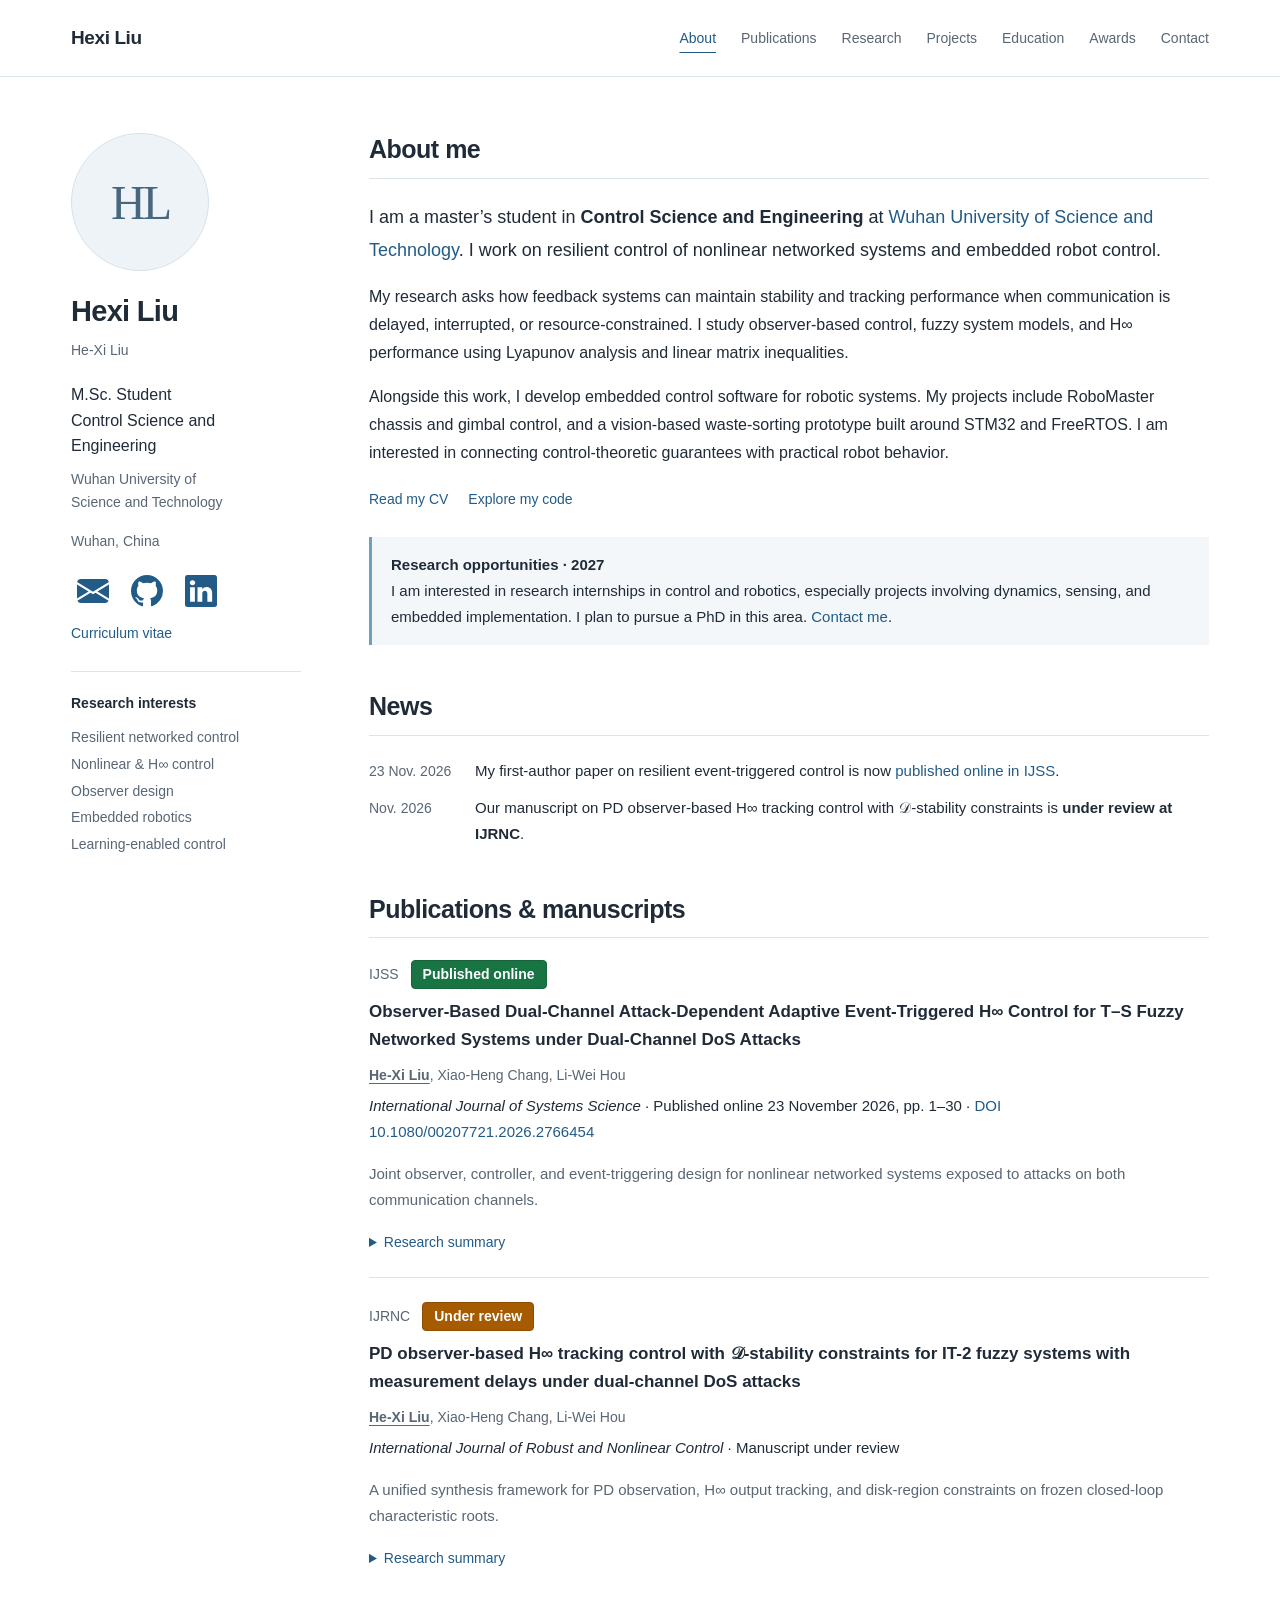
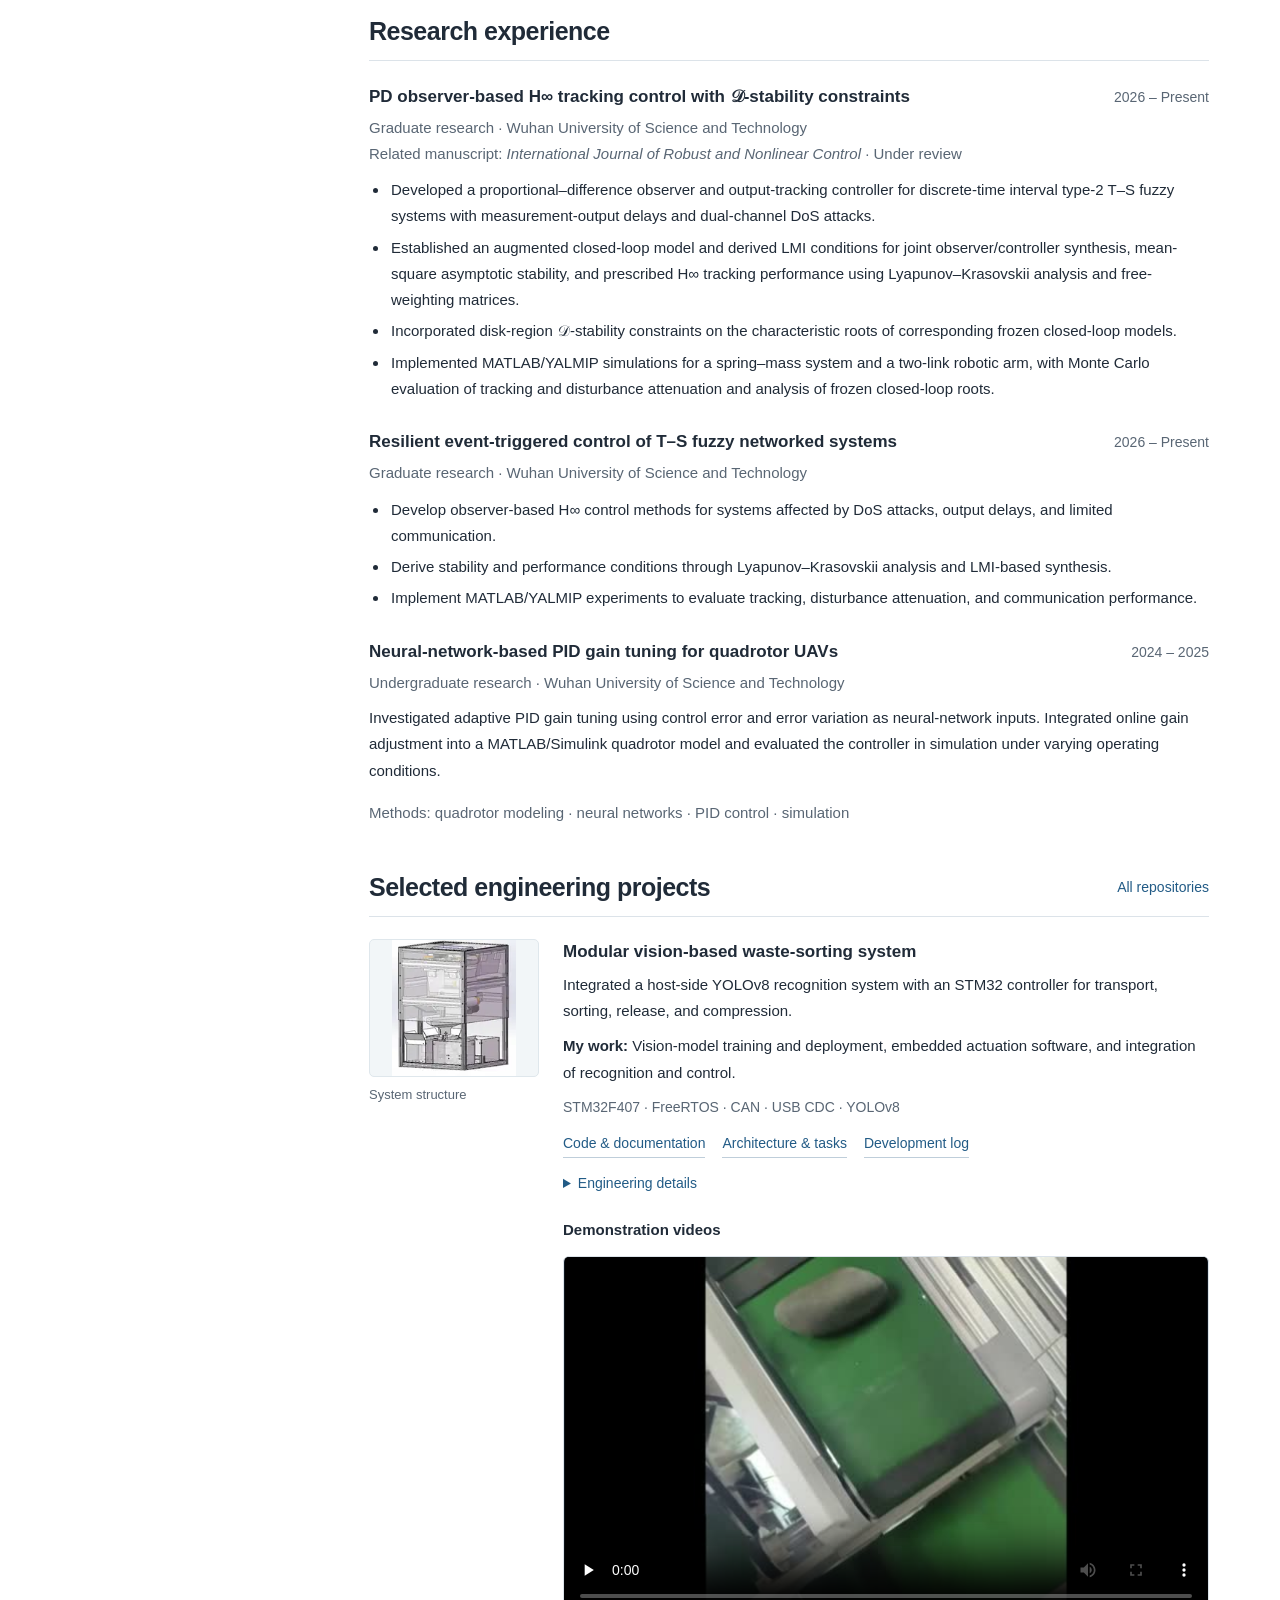
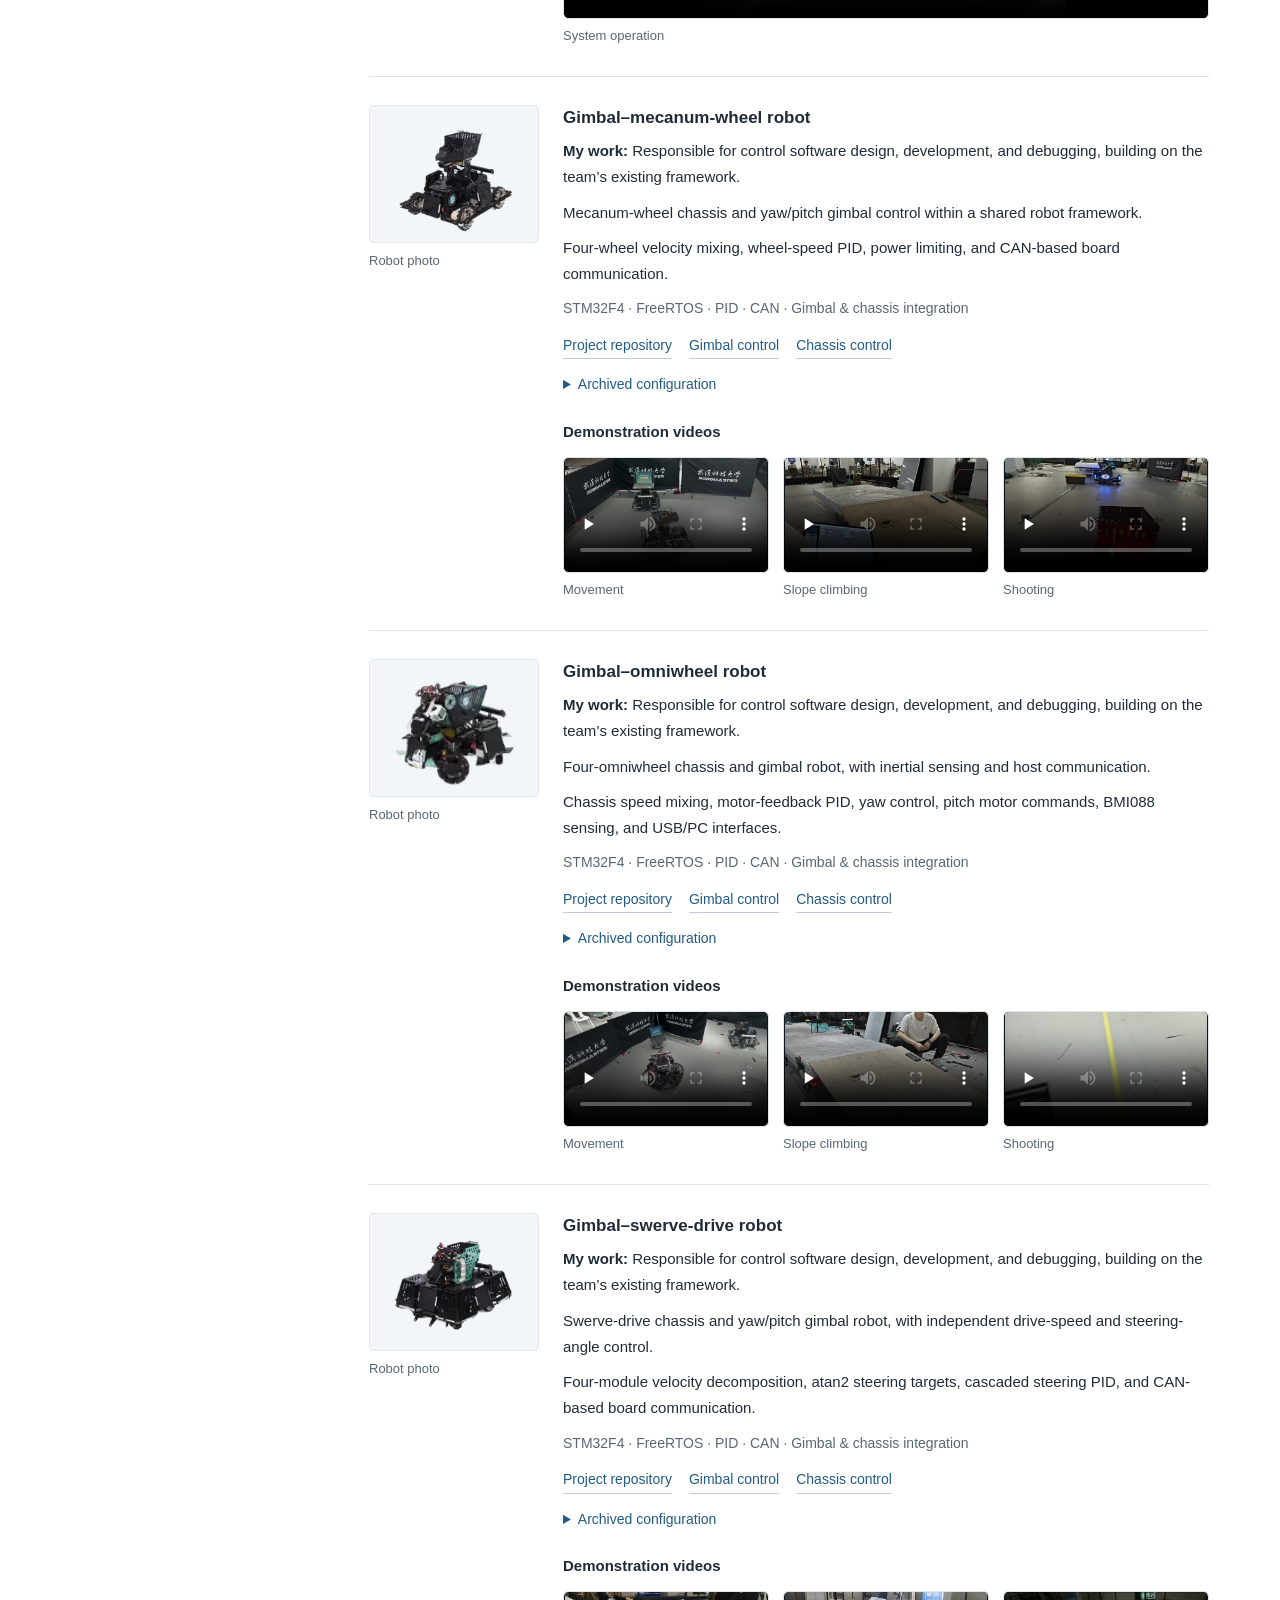
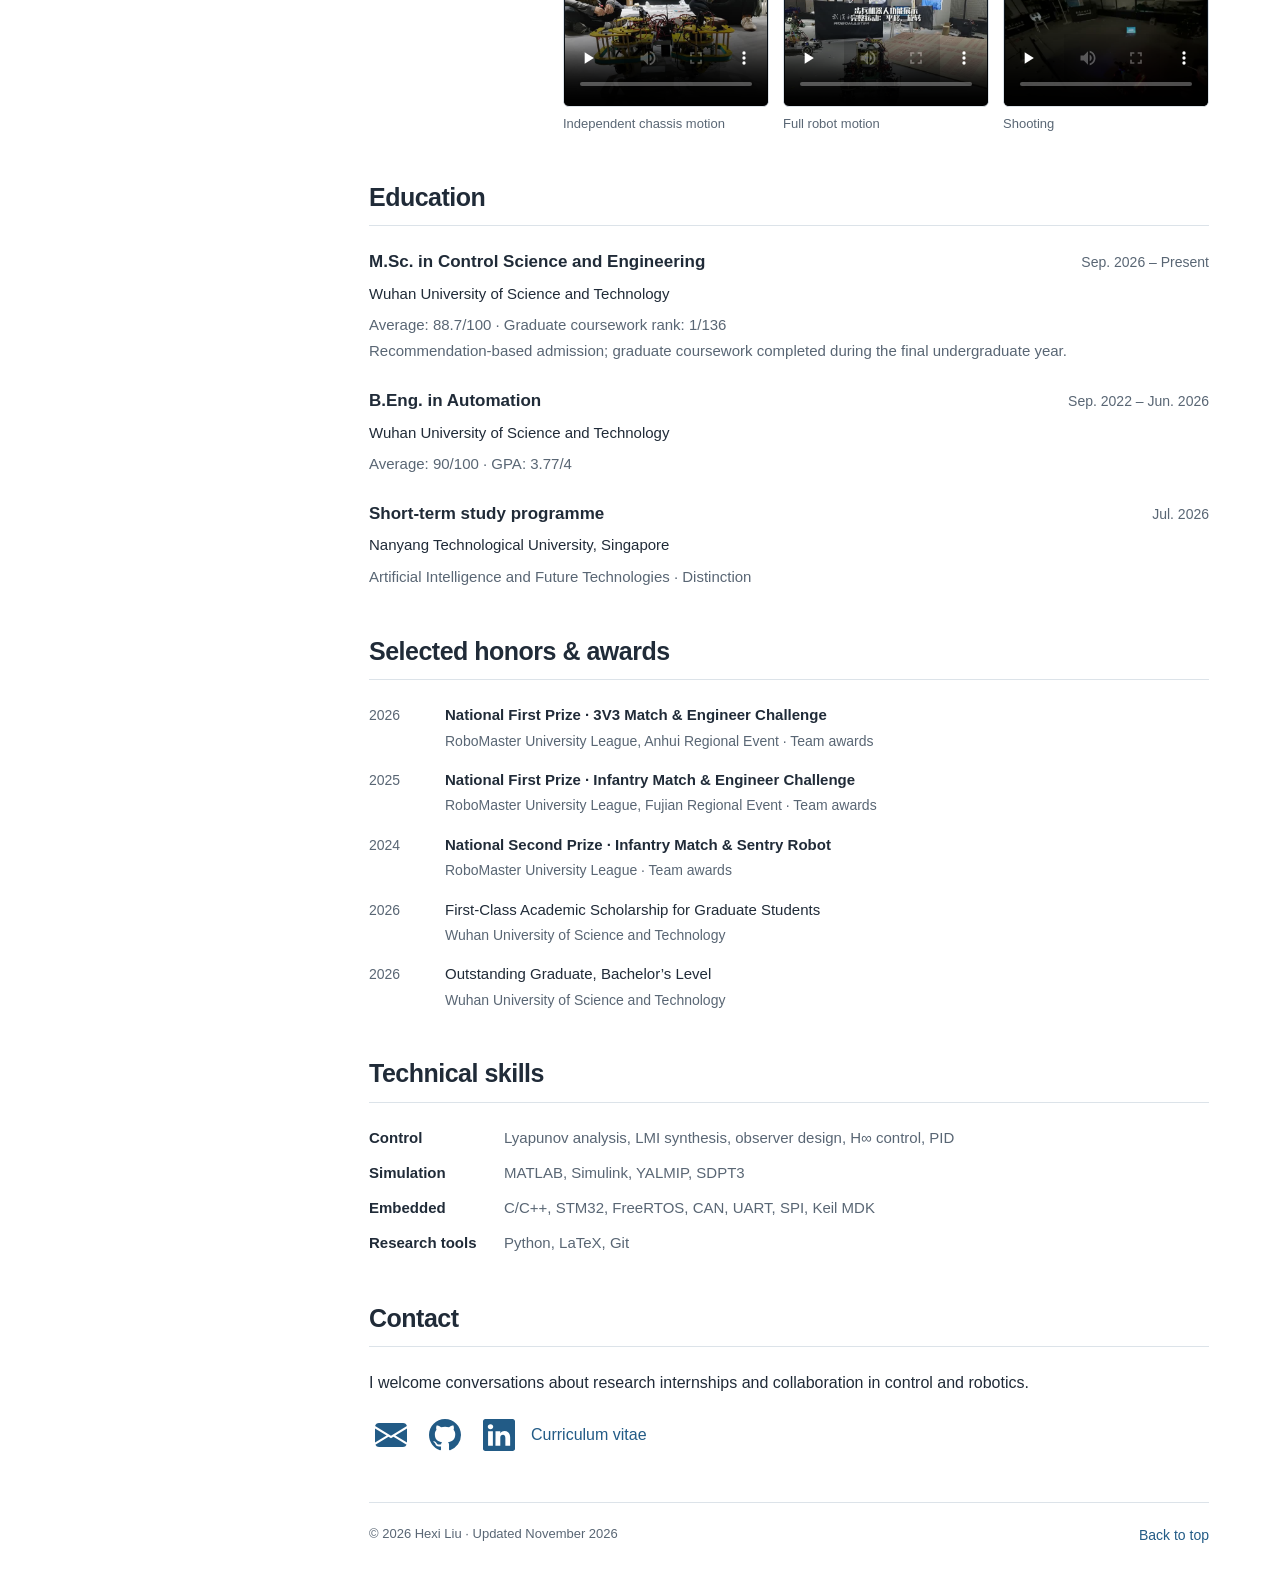
==== commit ae2bc237: "Update IJSS publication to published online and add DOI" ====
--- a/index.html
+++ b/index.html
@@ -36,8 +36,8 @@
 <div class="layout"><aside aria-label="Profile" class="sidebar"><div aria-hidden="true" class="monogram">HL</div><h1>Hexi Liu</h1><p class="name-note">He-Xi Liu</p><p class="role">M.Sc. Student<br/>Control Science and Engineering</p><p class="affiliation">Wuhan University of<br/>Science and Technology</p><p class="location">Wuhan, China</p><div class="profile-links"><a class="social-icon" href="mailto:liuhexi125@gmail.com" aria-label="Email" title="Email"><svg aria-hidden="true" focusable="false" viewBox="0 0 16 16" fill="currentColor">  <path d="M.05 3.555A2 2 0 0 1 2 2h12a2 2 0 0 1 1.95 1.555L8 8.414zM0 4.697v7.104l5.803-3.558zM6.761 8.83l-6.57 4.027A2 2 0 0 0 2 14h12a2 2 0 0 0 1.808-1.144l-6.57-4.027L8 9.586zm3.436-.586L16 11.801V4.697z"/></svg></a><a class="social-icon" href="https://github.com/JiraiyaMr" aria-label="GitHub" title="GitHub"><svg aria-hidden="true" focusable="false" viewBox="0 0 16 16" fill="currentColor">  <path d="M8 0C3.58 0 0 3.58 0 8c0 3.54 2.29 6.53 5.47 7.59.4.07.55-.17.55-.38 0-.19-.01-.82-.01-1.49-2.01.37-2.53-.49-2.69-.94-.09-.23-.48-.94-.82-1.13-.28-.15-.68-.52-.01-.53.63-.01 1.08.58 1.23.82.72 1.21 1.87.87 2.33.66.07-.52.28-.87.51-1.07-1.78-.2-3.64-.89-3.64-3.95 0-.87.31-1.59.82-2.15-.08-.2-.36-1.02.08-2.12 0 0 .67-.21 2.2.82.64-.18 1.32-.27 2-.27s1.36.09 2 .27c1.53-1.04 2.2-.82 2.2-.82.44 1.1.16 1.92.08 2.12.51.56.82 1.27.82 2.15 0 3.07-1.87 3.75-3.65 3.95.29.25.54.73.54 1.48 0 1.07-.01 1.93-.01 2.2 0 .21.15.46.55.38A8.01 8.01 0 0 0 16 8c0-4.42-3.58-8-8-8"/></svg></a><a class="social-icon" href="https://www.linkedin.com/in/hexi-liu-96b351452/" aria-label="LinkedIn" title="LinkedIn"><svg aria-hidden="true" focusable="false" viewBox="0 0 16 16" fill="currentColor">  <path d="M0 1.146C0 .513.526 0 1.175 0h13.65C15.474 0 16 .513 16 1.146v13.708c0 .633-.526 1.146-1.175 1.146H1.175C.526 16 0 15.487 0 14.854zm4.943 12.248V6.169H2.542v7.225zm-1.2-8.212c.837 0 1.358-.554 1.358-1.248-.015-.709-.52-1.248-1.342-1.248S2.4 3.226 2.4 3.934c0 .694.521 1.248 1.327 1.248zm4.908 8.212V9.359c0-.216.016-.432.08-.586.173-.431.568-.878 1.232-.878.869 0 1.216.662 1.216 1.634v3.865h2.401V9.25c0-2.22-1.184-3.252-2.764-3.252-1.274 0-1.845.7-2.165 1.193v.025h-.016l.016-.025V6.169h-2.4c.03.678 0 7.225 0 7.225z"/></svg></a><a class="cv-link" href="cv.html">Curriculum vitae</a></div><hr/><p class="side-title">Research interests</p><ul class="interests"><li>Resilient networked control</li><li>Nonlinear &amp; H∞ control</li><li>Observer design</li><li>Embedded robotics</li><li>Learning-enabled control</li></ul></aside>
 <main class="content" id="main">
 <section class="section" id="about"><h2>About me</h2><p class="lead">I am a master’s student in <strong>Control Science and Engineering</strong> at <a href="https://www.wust.edu.cn/">Wuhan University of Science and Technology</a>. I work on resilient control of nonlinear networked systems and embedded robot control.</p><p>My research asks how feedback systems can maintain stability and tracking performance when communication is delayed, interrupted, or resource-constrained. I study observer-based control, fuzzy system models, and H∞ performance using Lyapunov analysis and linear matrix inequalities.</p><p>Alongside this work, I develop embedded control software for robotic systems. My projects include RoboMaster chassis and gimbal control, and a vision-based waste-sorting prototype built around STM32 and FreeRTOS. I am interested in connecting control-theoretic guarantees with practical robot behavior.</p><div class="intro-links"><a href="cv.html">Read my CV</a><a href="#projects">Explore my code</a></div><div class="opportunity"><strong>Research opportunities · 2027</strong>I am interested in research internships in control and robotics, especially projects involving dynamics, sensing, and embedded implementation. I plan to pursue a PhD in this area. <a href="mailto:liuhexi125@gmail.com">Contact me</a>.</div></section>
-<section class="section" id="news"><h2>News</h2><div class="news-item"><time datetime="2026-11">Nov. 2026</time><p>My first-author paper on resilient event-triggered control was <strong>accepted by IJSS</strong>.</p></div><div class="news-item"><time datetime="2026-11">Nov. 2026</time><p>Our manuscript on PD observer-based H∞ tracking control with 𝒟-stability constraints is <strong>under review at IJRNC</strong>.</p></div></section>
-<section class="section" id="publications"><h2>Publications &amp; manuscripts</h2><article class="publication"><div class="pub-label">IJSS <span class="status">Accepted</span></div><h3>Observer-Based Dual-Channel Attack-Dependent Adaptive Event-Triggered H∞ Control for T–S Fuzzy Networked Systems under Dual-Channel DoS Attacks</h3><p class="authors"><strong>He-Xi Liu</strong>, Xiao-Heng Chang, Li-Wei Hou</p><p class="venue"><em>International Journal of Systems Science</em> · Accepted, 2026</p><p class="pub-description">Joint observer, controller, and event-triggering design for nonlinear networked systems exposed to attacks on both communication channels.</p><details><summary>Research summary</summary><div class="abstract">An attack-dependent adaptive event-triggering mechanism is combined with a non-PDC observer-based controller for T–S fuzzy networked systems. Lyapunov–Krasovskii analysis gives LMI-based sufficient conditions for mean-square asymptotic stability and prescribed H∞ performance under dual-channel denial-of-service attacks. The observer, controller, and triggering parameters are synthesized together.</div></details></article><article class="publication"><div class="pub-label">IJRNC <span class="status review">Under review</span></div><h3>PD observer-based H∞ tracking control with 𝒟-stability constraints for IT-2 fuzzy systems with measurement delays under dual-channel DoS attacks</h3><p class="authors"><strong>He-Xi Liu</strong>, Xiao-Heng Chang, Li-Wei Hou</p><p class="venue"><em>International Journal of Robust and Nonlinear Control</em> · Manuscript under review</p><p class="pub-description">A unified synthesis framework for PD observation, H∞ output tracking, and disk-region constraints on frozen closed-loop characteristic roots.</p><details><summary>Research summary</summary><div class="abstract">This work considers discrete-time interval type-2 T–S fuzzy systems with measurement-output delays and dual-channel DoS attacks. A proportional–difference observer uses delayed measurements received at consecutive sampling instants. LMI conditions jointly synthesize the observer and tracking controller, with mean-square stability and H∞ performance analysis and disk-region constraints for corresponding frozen closed-loop models.</div></details></article></section>
+<section class="section" id="news"><h2>News</h2><div class="news-item"><time datetime="2026-11-23">23 Nov. 2026</time><p>My first-author paper on resilient event-triggered control is now <a href="https://doi.org/10.1080/00207721.2026.2766454">published online in IJSS</a>.</p></div><div class="news-item"><time datetime="2026-11">Nov. 2026</time><p>Our manuscript on PD observer-based H∞ tracking control with 𝒟-stability constraints is <strong>under review at IJRNC</strong>.</p></div></section>
+<section class="section" id="publications"><h2>Publications &amp; manuscripts</h2><article class="publication"><div class="pub-label">IJSS <span class="status">Published online</span></div><h3>Observer-Based Dual-Channel Attack-Dependent Adaptive Event-Triggered H∞ Control for T–S Fuzzy Networked Systems under Dual-Channel DoS Attacks</h3><p class="authors"><strong>He-Xi Liu</strong>, Xiao-Heng Chang, Li-Wei Hou</p><p class="venue"><em>International Journal of Systems Science</em> · Published online 23 November 2026, pp. 1–30 · <a href="https://doi.org/10.1080/00207721.2026.2766454">DOI 10.1080/00207721.2026.2766454</a></p><p class="pub-description">Joint observer, controller, and event-triggering design for nonlinear networked systems exposed to attacks on both communication channels.</p><details><summary>Research summary</summary><div class="abstract">An attack-dependent adaptive event-triggering mechanism is combined with a non-PDC observer-based controller for T–S fuzzy networked systems. Lyapunov–Krasovskii analysis gives LMI-based sufficient conditions for mean-square asymptotic stability and prescribed H∞ performance under dual-channel denial-of-service attacks. The observer, controller, and triggering parameters are synthesized together.</div></details></article><article class="publication"><div class="pub-label">IJRNC <span class="status review">Under review</span></div><h3>PD observer-based H∞ tracking control with 𝒟-stability constraints for IT-2 fuzzy systems with measurement delays under dual-channel DoS attacks</h3><p class="authors"><strong>He-Xi Liu</strong>, Xiao-Heng Chang, Li-Wei Hou</p><p class="venue"><em>International Journal of Robust and Nonlinear Control</em> · Manuscript under review</p><p class="pub-description">A unified synthesis framework for PD observation, H∞ output tracking, and disk-region constraints on frozen closed-loop characteristic roots.</p><details><summary>Research summary</summary><div class="abstract">This work considers discrete-time interval type-2 T–S fuzzy systems with measurement-output delays and dual-channel DoS attacks. A proportional–difference observer uses delayed measurements received at consecutive sampling instants. LMI conditions jointly synthesize the observer and tracking controller, with mean-square stability and H∞ performance analysis and disk-region constraints for corresponding frozen closed-loop models.</div></details></article></section>
 <section class="section" id="research"><h2>Research experience</h2><article class="experience"><div class="entry-head"><h3>PD observer-based H∞ tracking control with 𝒟-stability constraints</h3><time>2026 – Present</time></div><p class="meta">Graduate research · Wuhan University of Science and Technology<br>Related manuscript: <em>International Journal of Robust and Nonlinear Control</em> · Under review</p><ul><li>Developed a proportional–difference observer and output-tracking controller for discrete-time interval type-2 T–S fuzzy systems with measurement-output delays and dual-channel DoS attacks.</li><li>Established an augmented closed-loop model and derived LMI conditions for joint observer/controller synthesis, mean-square asymptotic stability, and prescribed H∞ tracking performance using Lyapunov–Krasovskii analysis and free-weighting matrices.</li><li>Incorporated disk-region 𝒟-stability constraints on the characteristic roots of corresponding frozen closed-loop models.</li><li>Implemented MATLAB/YALMIP simulations for a spring–mass system and a two-link robotic arm, with Monte Carlo evaluation of tracking and disturbance attenuation and analysis of frozen closed-loop roots.</li></ul></article><article class="experience"><div class="entry-head"><h3>Resilient event-triggered control of T–S fuzzy networked systems</h3><time>2026 – Present</time></div><p class="meta">Graduate research · Wuhan University of Science and Technology</p><ul><li>Develop observer-based H∞ control methods for systems affected by DoS attacks, output delays, and limited communication.</li><li>Derive stability and performance conditions through Lyapunov–Krasovskii analysis and LMI-based synthesis.</li><li>Implement MATLAB/YALMIP experiments to evaluate tracking, disturbance attenuation, and communication performance.</li></ul></article><article class="experience"><div class="entry-head"><h3>Neural-network-based PID gain tuning for quadrotor UAVs</h3><time>2024 – 2025</time></div><p class="meta">Undergraduate research · Wuhan University of Science and Technology</p><p>Investigated adaptive PID gain tuning using control error and error variation as neural-network inputs. Integrated online gain adjustment into a MATLAB/Simulink quadrotor model and evaluated the controller in simulation under varying operating conditions.</p><p class="meta">Methods: quadrotor modeling · neural networks · PID control · simulation</p></article></section>
 <section class="section" id="projects"><div class="section-heading"><h2>Selected engineering projects</h2><a href="https://github.com/JiraiyaMr">All repositories</a></div><article class="project"><figure class="project-figure"><img alt="Structure of the modular vision-based waste-sorting system" height="138" loading="lazy" src="assets/waste-sorting-structure.webp" width="170"/><figcaption>System structure</figcaption></figure><div><h3>Modular vision-based waste-sorting system</h3><p>Integrated a host-side YOLOv8 recognition system with an STM32 controller for transport, sorting, release, and compression.</p><p><strong>My work:</strong> Vision-model training and deployment, embedded actuation software, and integration of recognition and control.</p><p class="stack">STM32F407 · FreeRTOS · CAN · USB CDC · YOLOv8</p><div class="links"><a href="https://github.com/JiraiyaMr/Modular-Vision-Based-Waste-Sorting-System">Code &amp; documentation</a><a href="https://github.com/JiraiyaMr/Modular-Vision-Based-Waste-Sorting-System/blob/main/docs/hardware_and_tasks.md">Architecture &amp; tasks</a><a href="https://github.com/JiraiyaMr/Modular-Vision-Based-Waste-Sorting-System/blob/main/docs/development_timeline.md">Development log</a></div><details><summary>Engineering details</summary><div class="abstract">The public repository contains the embedded controller. It includes motor-feedback PID for conveyors, cascaded position/speed control for the sorter, category reception, servo sequencing, distance sensing, display updates, and compression integration. The host-side model and training pipeline are separate.</div></details><div class="project-videos" aria-label="Demonstration videos"><h4>Demonstration videos</h4><div class="video-grid"><figure class="demo-video"><video controls playsinline preload="none" poster="assets/videos/waste-sorting/operation.jpg" aria-label="Modular vision-based waste-sorting system: System operation"><source src="assets/videos/waste-sorting/operation.mp4" type="video/mp4"/>Your browser does not support embedded video. <a href="assets/videos/waste-sorting/operation.mp4">Open video</a>.</video><figcaption>System operation</figcaption></figure></div></div></div></article><article class="project"><figure class="project-figure"><img src="assets/infantry-04.webp" alt="RoboMaster infantry robot with a mecanum-wheel chassis" width="170" height="138" loading="lazy"/><figcaption>Robot photo</figcaption></figure><div><h3>Gimbal–mecanum-wheel robot</h3><p><strong>My work:</strong> Responsible for control software design, development, and debugging, building on the team’s existing framework.</p><p>Mecanum-wheel chassis and yaw/pitch gimbal control within a shared robot framework.</p><p>Four-wheel velocity mixing, wheel-speed PID, power limiting, and CAN-based board communication.</p><p class="stack">STM32F4 · FreeRTOS · PID · CAN · Gimbal &amp; chassis integration</p><div class="links"><a href="https://github.com/JiraiyaMr/gimbal-mecanum-robot">Project repository</a><a href="https://github.com/JiraiyaMr/gimbal-mecanum-robot/blob/main/firmware/Application/gimbal.c">Gimbal control</a><a href="https://github.com/JiraiyaMr/gimbal-mecanum-robot/blob/main/firmware/Application/chassis.c">Chassis control</a></div><details><summary>Archived configuration</summary><div class="abstract">The archived startup enables chassis-side control, INS, CAN command reception, and referee tasks; gimbal and robot-command task creation is commented out. Original vendor, team, and upstream algorithm attribution is retained.</div></details><div class="project-videos" aria-label="Demonstration videos"><h4>Demonstration videos</h4><div class="video-grid"><figure class="demo-video"><video controls playsinline preload="none" poster="assets/videos/mecanum/movement.jpg" aria-label="Gimbal–mecanum-wheel robot: Movement"><source src="assets/videos/mecanum/movement.mp4" type="video/mp4"/>Your browser does not support embedded video. <a href="assets/videos/mecanum/movement.mp4">Open video</a>.</video><figcaption>Movement</figcaption></figure><figure class="demo-video"><video controls playsinline preload="none" poster="assets/videos/mecanum/slope-climbing.jpg" aria-label="Gimbal–mecanum-wheel robot: Slope climbing"><source src="assets/videos/mecanum/slope-climbing.mp4" type="video/mp4"/>Your browser does not support embedded video. <a href="assets/videos/mecanum/slope-climbing.mp4">Open video</a>.</video><figcaption>Slope climbing</figcaption></figure><figure class="demo-video"><video controls playsinline preload="none" poster="assets/videos/mecanum/shooting.jpg" aria-label="Gimbal–mecanum-wheel robot: Shooting"><source src="assets/videos/mecanum/shooting.mp4" type="video/mp4"/>Your browser does not support embedded video. <a href="assets/videos/mecanum/shooting.mp4">Open video</a>.</video><figcaption>Shooting</figcaption></figure></div></div></div></article><article class="project"><figure class="project-figure"><img src="assets/infantry-05.webp" alt="RoboMaster infantry robot with an omniwheel chassis" width="170" height="138" loading="lazy"/><figcaption>Robot photo</figcaption></figure><div><h3>Gimbal–omniwheel robot</h3><p><strong>My work:</strong> Responsible for control software design, development, and debugging, building on the team’s existing framework.</p><p>Four-omniwheel chassis and gimbal robot, with inertial sensing and host communication.</p><p>Chassis speed mixing, motor-feedback PID, yaw control, pitch motor commands, BMI088 sensing, and USB/PC interfaces.</p><p class="stack">STM32F4 · FreeRTOS · PID · CAN · Gimbal &amp; chassis integration</p><div class="links"><a href="https://github.com/JiraiyaMr/gimbal-omniwheel-robot">Project repository</a><a href="https://github.com/JiraiyaMr/gimbal-omniwheel-robot/blob/main/firmware/Application/gimbal.c">Gimbal control</a><a href="https://github.com/JiraiyaMr/gimbal-omniwheel-robot/blob/main/firmware/Application/chassis.c">Chassis control</a></div><details><summary>Archived configuration</summary><div class="abstract">The platform is identified from the original archive and the owner’s O-layout hardware. The archived startup enables INS/PC/USB tasks; chassis and gimbal task creation is commented out. Wheel mapping and motion coefficients must match the physical chassis. Original vendor, team, and upstream algorithm attribution is retained.</div></details><div class="project-videos" aria-label="Demonstration videos"><h4>Demonstration videos</h4><div class="video-grid"><figure class="demo-video"><video controls playsinline preload="none" poster="assets/videos/omniwheel/movement.jpg" aria-label="Gimbal–omniwheel robot: Movement"><source src="assets/videos/omniwheel/movement.mp4" type="video/mp4"/>Your browser does not support embedded video. <a href="assets/videos/omniwheel/movement.mp4">Open video</a>.</video><figcaption>Movement</figcaption></figure><figure class="demo-video"><video controls playsinline preload="none" poster="assets/videos/omniwheel/slope-climbing.jpg" aria-label="Gimbal–omniwheel robot: Slope climbing"><source src="assets/videos/omniwheel/slope-climbing.mp4" type="video/mp4"/>Your browser does not support embedded video. <a href="assets/videos/omniwheel/slope-climbing.mp4">Open video</a>.</video><figcaption>Slope climbing</figcaption></figure><figure class="demo-video"><video controls playsinline preload="none" poster="assets/videos/omniwheel/shooting.jpg" aria-label="Gimbal–omniwheel robot: Shooting"><source src="assets/videos/omniwheel/shooting.mp4" type="video/mp4"/>Your browser does not support embedded video. <a href="assets/videos/omniwheel/shooting.mp4">Open video</a>.</video><figcaption>Shooting</figcaption></figure></div></div></div></article><article class="project"><figure class="project-figure"><img src="assets/infantry-03.webp" alt="RoboMaster infantry robot with a swerve-drive chassis" width="170" height="138" loading="lazy"/><figcaption>Robot photo</figcaption></figure><div><h3>Gimbal–swerve-drive robot</h3><p><strong>My work:</strong> Responsible for control software design, development, and debugging, building on the team’s existing framework.</p><p>Swerve-drive chassis and yaw/pitch gimbal robot, with independent drive-speed and steering-angle control.</p><p>Four-module velocity decomposition, atan2 steering targets, cascaded steering PID, and CAN-based board communication.</p><p class="stack">STM32F4 · FreeRTOS · PID · CAN · Gimbal &amp; chassis integration</p><div class="links"><a href="https://github.com/JiraiyaMr/gimbal-swerve-robot">Project repository</a><a href="https://github.com/JiraiyaMr/gimbal-swerve-robot/blob/main/firmware/Applications/gimbal.c">Gimbal control</a><a href="https://github.com/JiraiyaMr/gimbal-swerve-robot/blob/main/firmware/Applications/chassis.c">Chassis control</a></div><details><summary>Archived configuration</summary><div class="abstract">The archived startup enables chassis, steering, and CAN command reception; gimbal and robot-command task creation is commented out. Original vendor, team, and upstream algorithm attribution is retained.</div></details><div class="project-videos" aria-label="Demonstration videos"><h4>Demonstration videos</h4><div class="video-grid"><figure class="demo-video"><video controls playsinline preload="none" poster="assets/videos/swerve/chassis-motion.jpg" aria-label="Gimbal–swerve-drive robot: Independent chassis motion"><source src="assets/videos/swerve/chassis-motion.mp4" type="video/mp4"/>Your browser does not support embedded video. <a href="assets/videos/swerve/chassis-motion.mp4">Open video</a>.</video><figcaption>Independent chassis motion</figcaption></figure><figure class="demo-video"><video controls playsinline preload="none" poster="assets/videos/swerve/full-robot-motion.jpg" aria-label="Gimbal–swerve-drive robot: Full robot motion"><source src="assets/videos/swerve/full-robot-motion.mp4" type="video/mp4"/>Your browser does not support embedded video. <a href="assets/videos/swerve/full-robot-motion.mp4">Open video</a>.</video><figcaption>Full robot motion</figcaption></figure><figure class="demo-video"><video controls playsinline preload="none" poster="assets/videos/swerve/shooting.jpg" aria-label="Gimbal–swerve-drive robot: Shooting"><source src="assets/videos/swerve/shooting.mp4" type="video/mp4"/>Your browser does not support embedded video. <a href="assets/videos/swerve/shooting.mp4">Open video</a>.</video><figcaption>Shooting</figcaption></figure></div></div></div></article></section>
 <section class="section" id="education"><h2>Education</h2><article class="education"><div class="entry-head"><h3>M.Sc. in Control Science and Engineering</h3><time>Sep. 2026 – Present</time></div><p>Wuhan University of Science and Technology</p><p class="meta">Average: 88.7/100 · Graduate coursework rank: 1/136<br/>Recommendation-based admission; graduate coursework completed during the final undergraduate year.</p></article><article class="education"><div class="entry-head"><h3>B.Eng. in Automation</h3><time>Sep. 2022 – Jun. 2026</time></div><p>Wuhan University of Science and Technology</p><p class="meta">Average: 90/100 · GPA: 3.77/4</p></article><article class="education"><div class="entry-head"><h3>Short-term study programme</h3><time>Jul. 2026</time></div><p>Nanyang Technological University, Singapore</p><p class="meta">Artificial Intelligence and Future Technologies · Distinction</p></article></section>
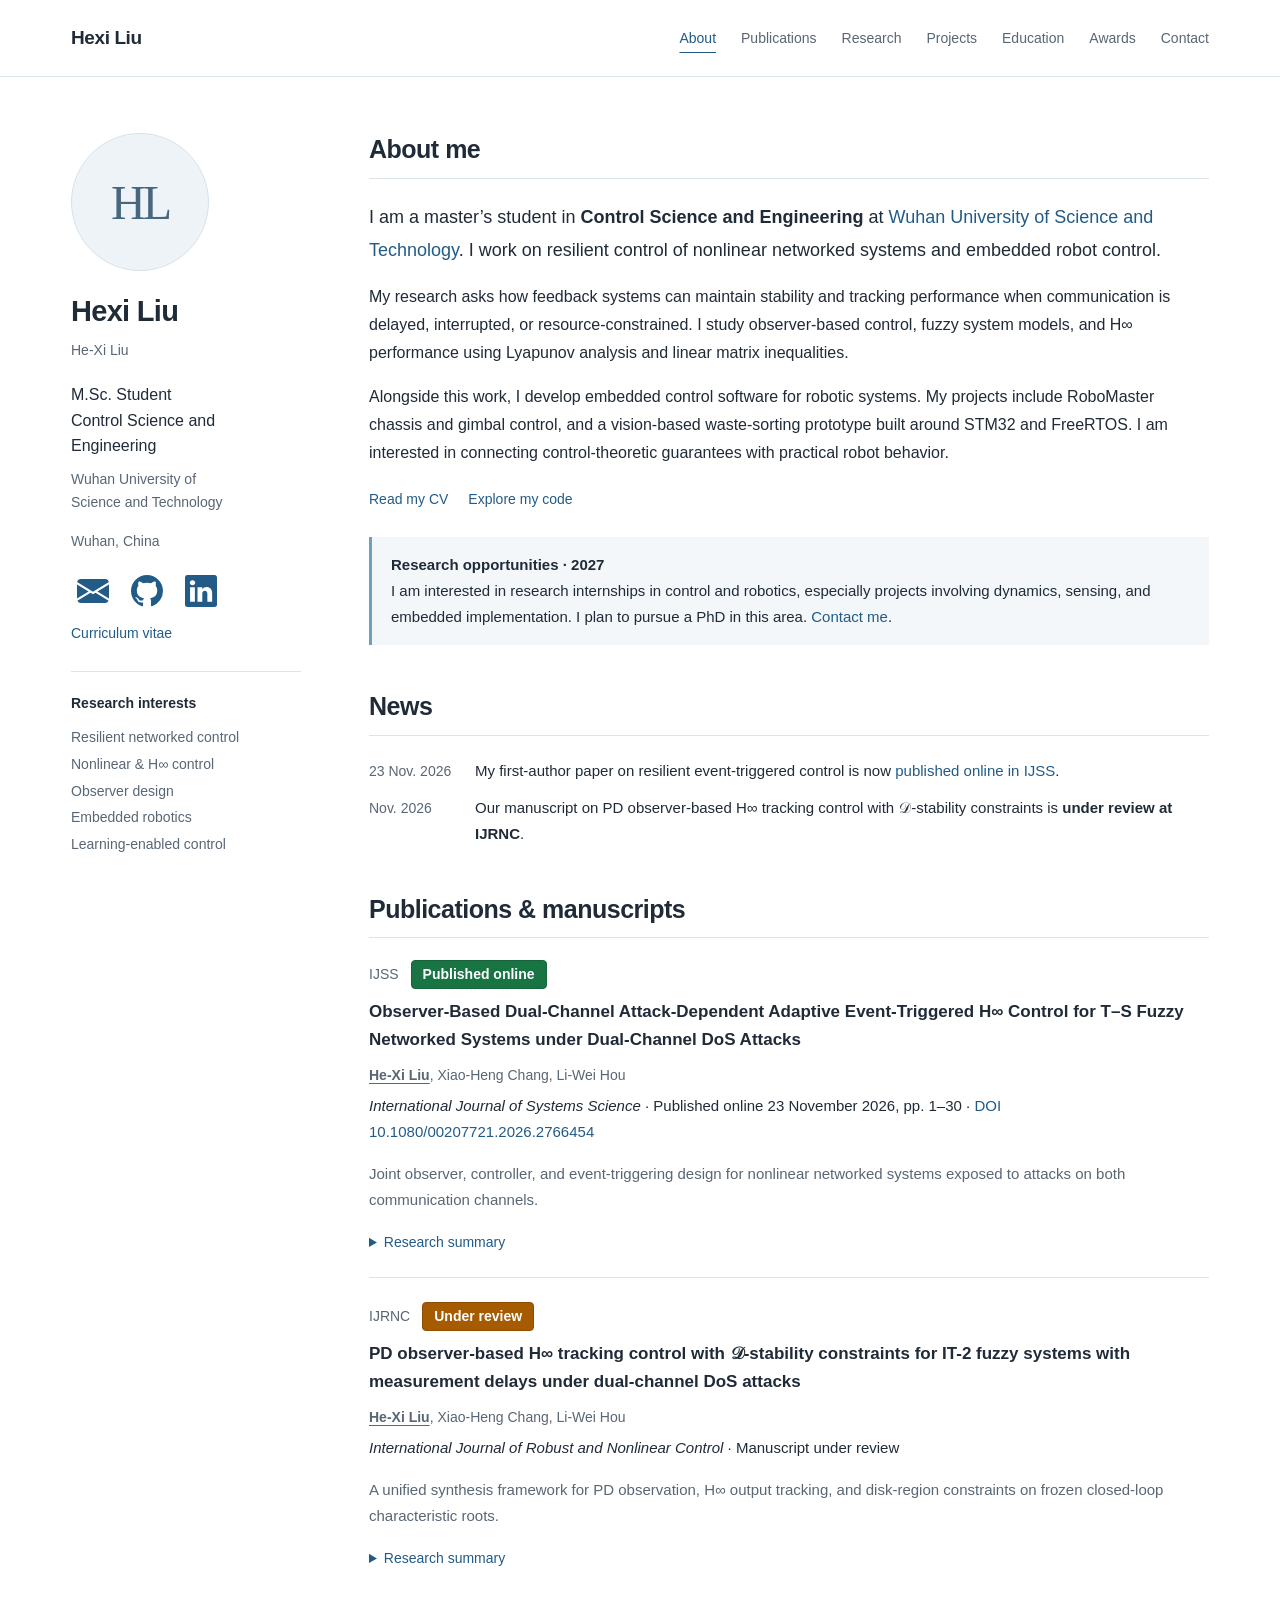
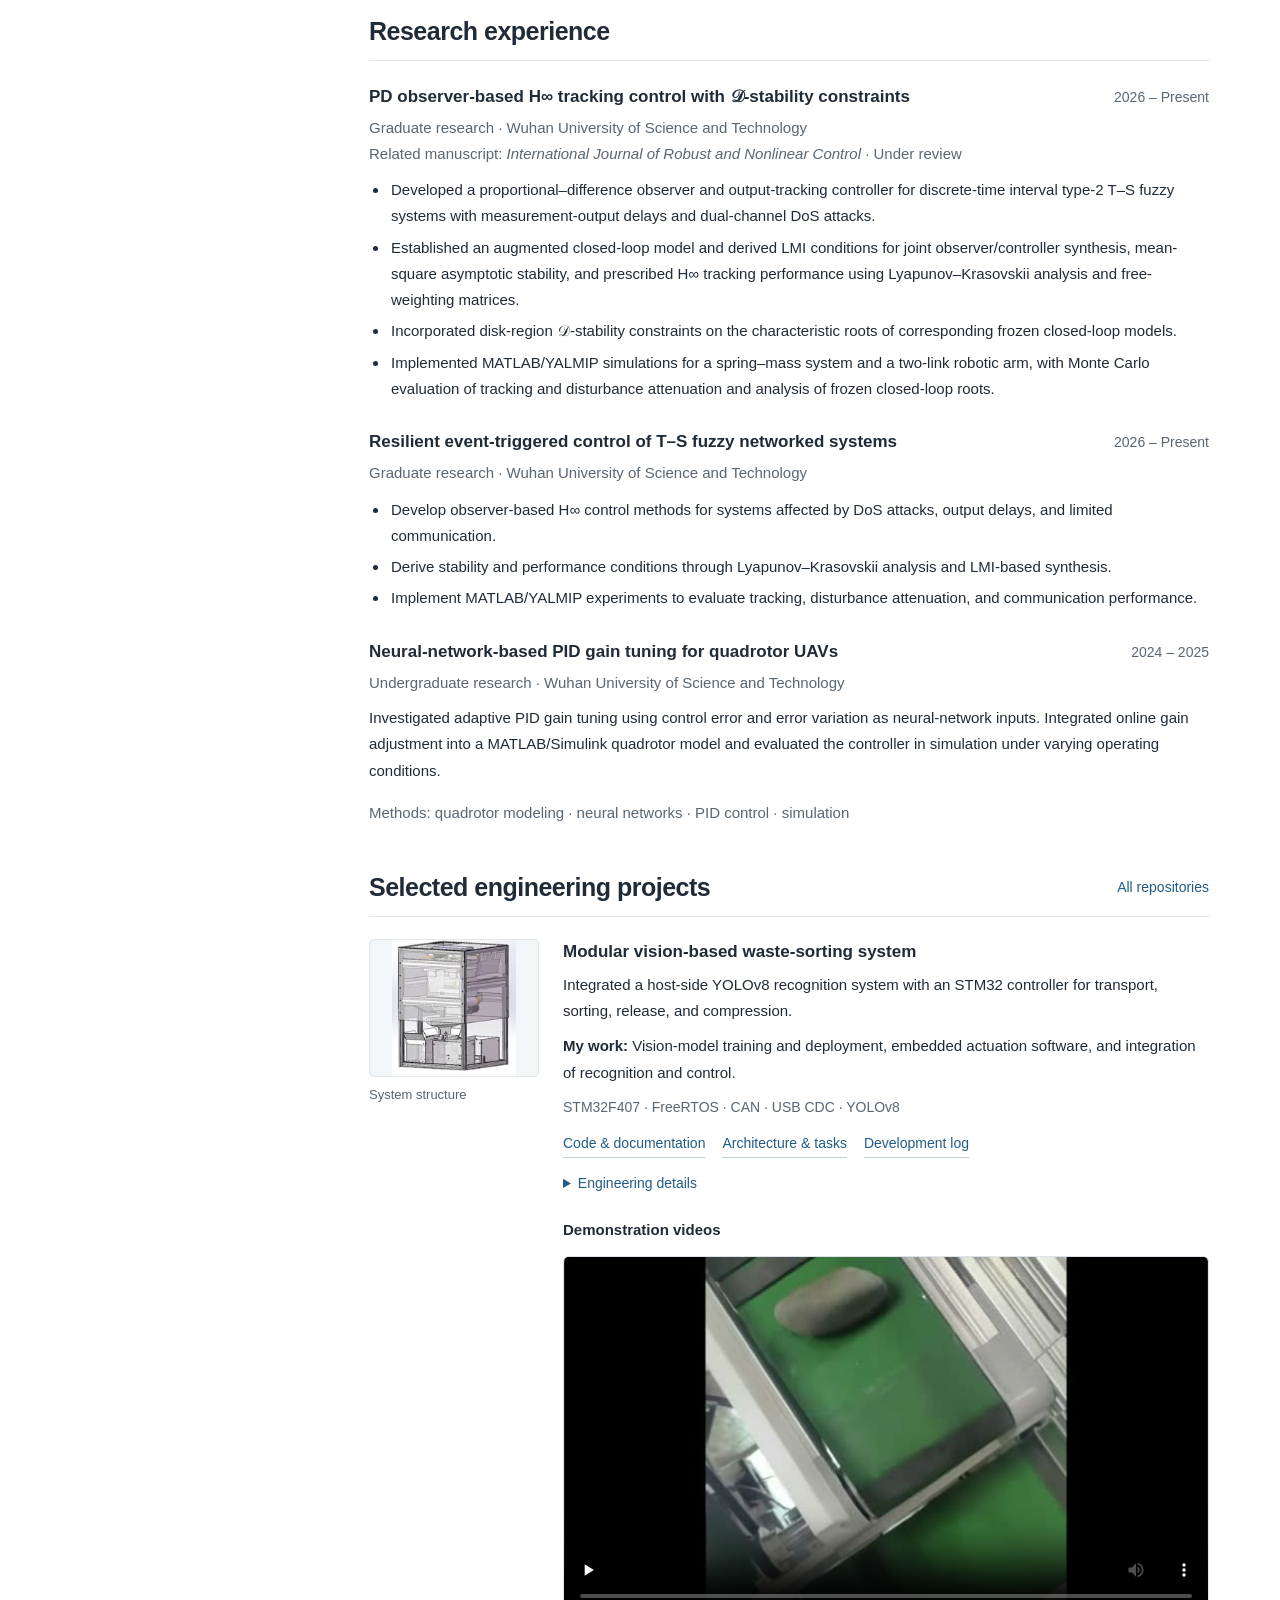
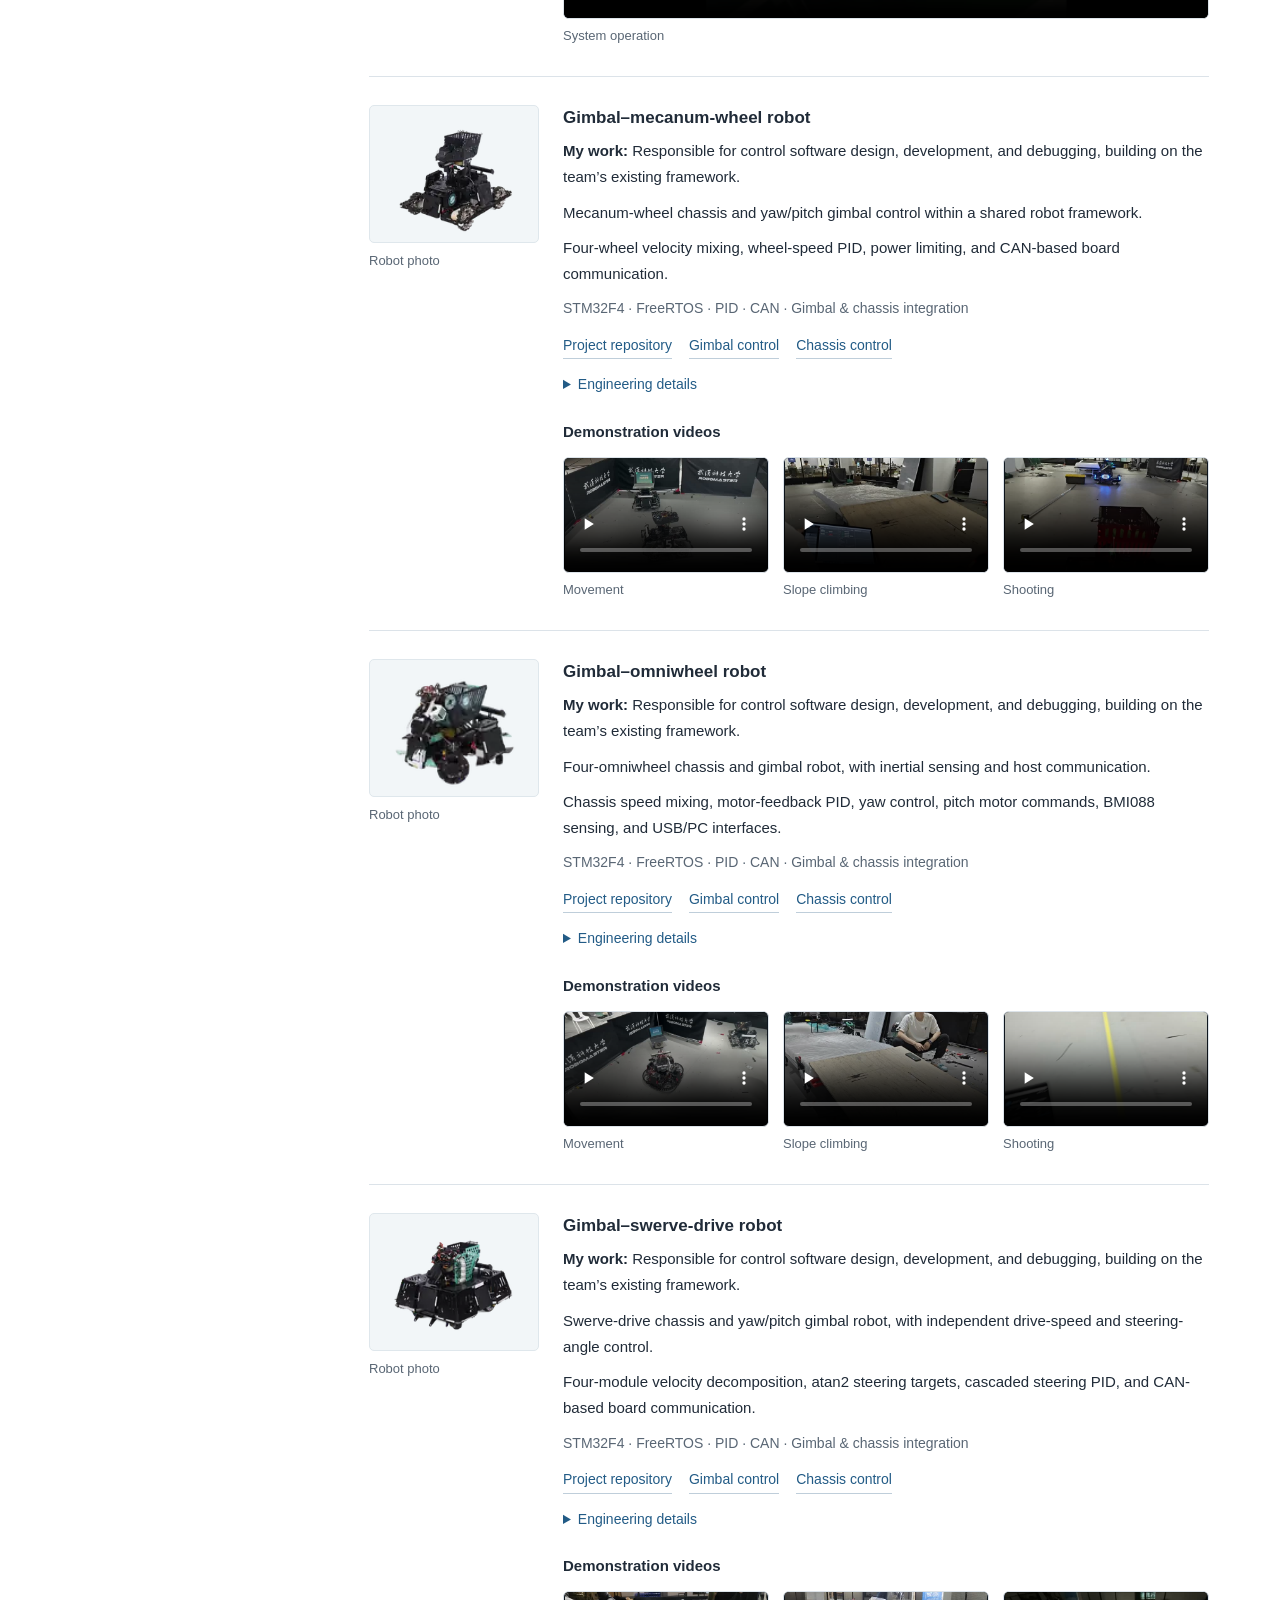
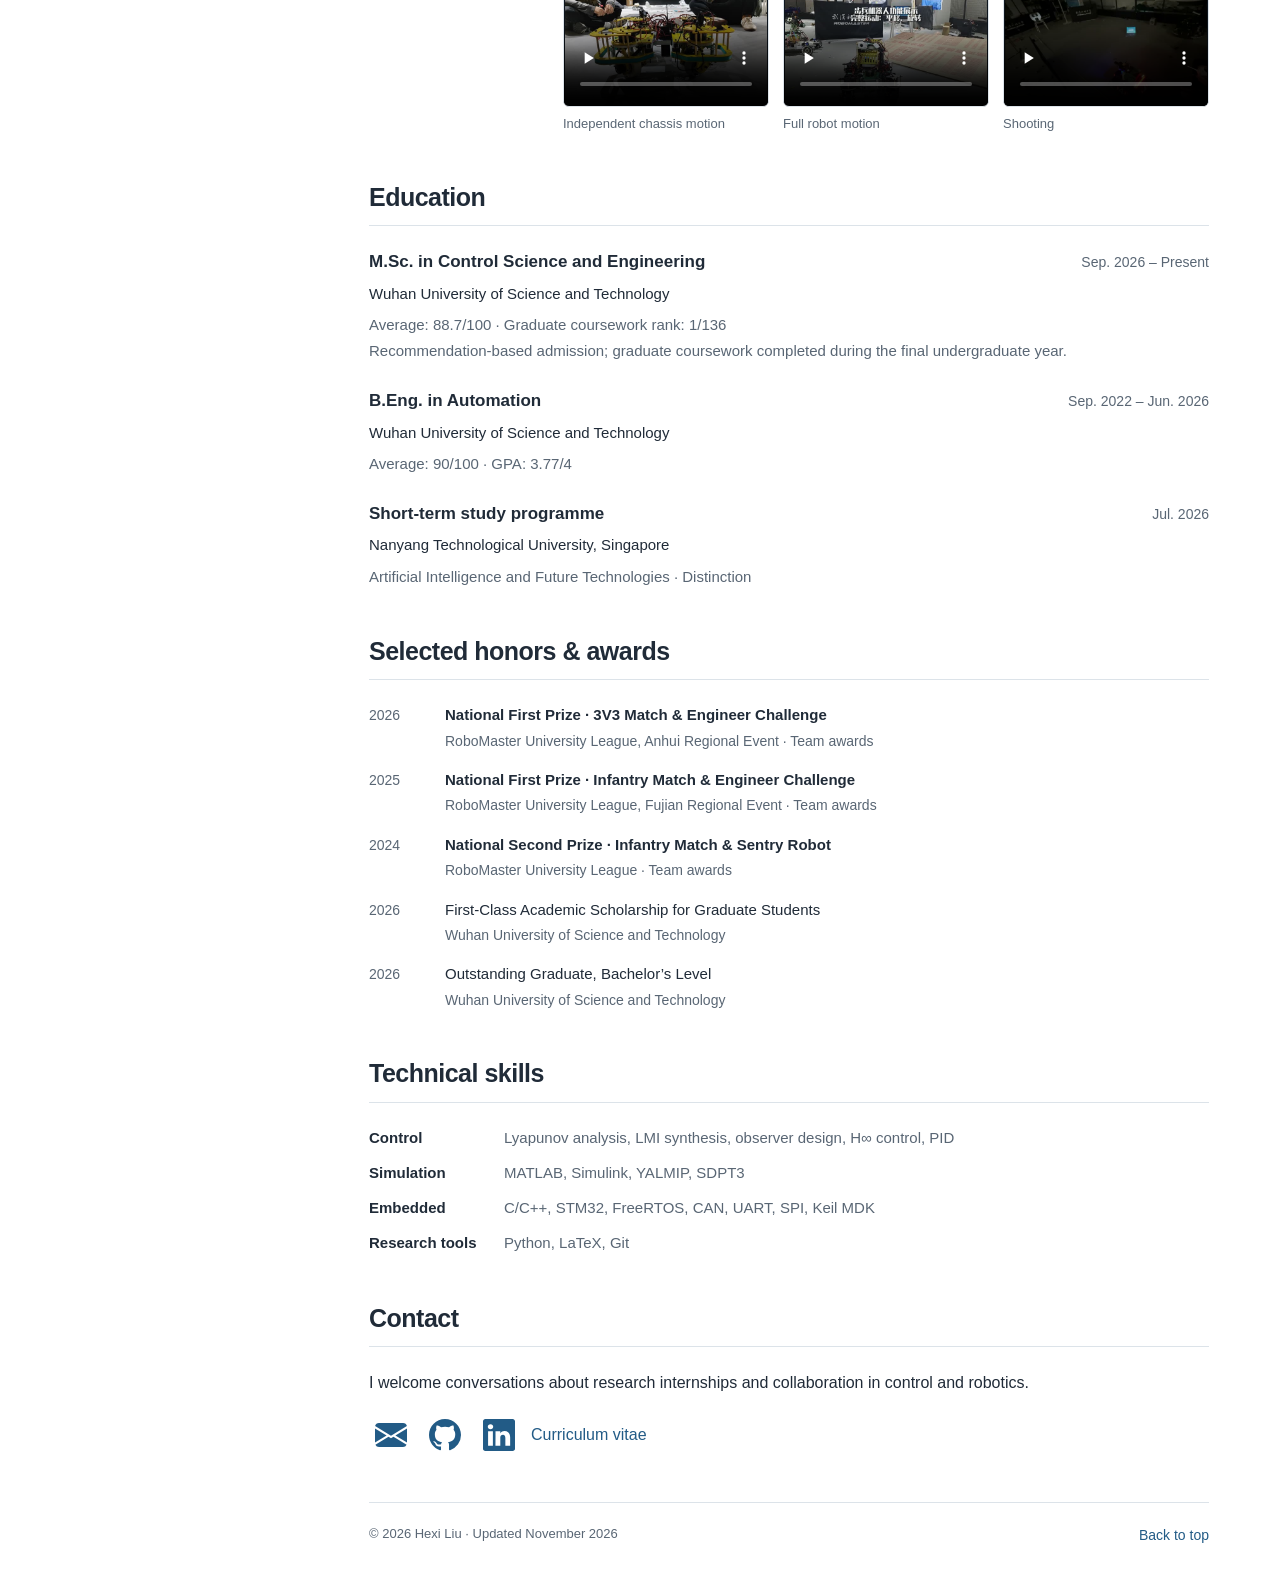
==== commit dc45782f: "Present robot engineering details on homepage and CV" ====
--- a/index.html
+++ b/index.html
@@ -39,7 +39,7 @@
 <section class="section" id="news"><h2>News</h2><div class="news-item"><time datetime="2026-11-23">23 Nov. 2026</time><p>My first-author paper on resilient event-triggered control is now <a href="https://doi.org/10.1080/00207721.2026.2766454">published online in IJSS</a>.</p></div><div class="news-item"><time datetime="2026-11">Nov. 2026</time><p>Our manuscript on PD observer-based H∞ tracking control with 𝒟-stability constraints is <strong>under review at IJRNC</strong>.</p></div></section>
 <section class="section" id="publications"><h2>Publications &amp; manuscripts</h2><article class="publication"><div class="pub-label">IJSS <span class="status">Published online</span></div><h3>Observer-Based Dual-Channel Attack-Dependent Adaptive Event-Triggered H∞ Control for T–S Fuzzy Networked Systems under Dual-Channel DoS Attacks</h3><p class="authors"><strong>He-Xi Liu</strong>, Xiao-Heng Chang, Li-Wei Hou</p><p class="venue"><em>International Journal of Systems Science</em> · Published online 23 November 2026, pp. 1–30 · <a href="https://doi.org/10.1080/00207721.2026.2766454">DOI 10.1080/00207721.2026.2766454</a></p><p class="pub-description">Joint observer, controller, and event-triggering design for nonlinear networked systems exposed to attacks on both communication channels.</p><details><summary>Research summary</summary><div class="abstract">An attack-dependent adaptive event-triggering mechanism is combined with a non-PDC observer-based controller for T–S fuzzy networked systems. Lyapunov–Krasovskii analysis gives LMI-based sufficient conditions for mean-square asymptotic stability and prescribed H∞ performance under dual-channel denial-of-service attacks. The observer, controller, and triggering parameters are synthesized together.</div></details></article><article class="publication"><div class="pub-label">IJRNC <span class="status review">Under review</span></div><h3>PD observer-based H∞ tracking control with 𝒟-stability constraints for IT-2 fuzzy systems with measurement delays under dual-channel DoS attacks</h3><p class="authors"><strong>He-Xi Liu</strong>, Xiao-Heng Chang, Li-Wei Hou</p><p class="venue"><em>International Journal of Robust and Nonlinear Control</em> · Manuscript under review</p><p class="pub-description">A unified synthesis framework for PD observation, H∞ output tracking, and disk-region constraints on frozen closed-loop characteristic roots.</p><details><summary>Research summary</summary><div class="abstract">This work considers discrete-time interval type-2 T–S fuzzy systems with measurement-output delays and dual-channel DoS attacks. A proportional–difference observer uses delayed measurements received at consecutive sampling instants. LMI conditions jointly synthesize the observer and tracking controller, with mean-square stability and H∞ performance analysis and disk-region constraints for corresponding frozen closed-loop models.</div></details></article></section>
 <section class="section" id="research"><h2>Research experience</h2><article class="experience"><div class="entry-head"><h3>PD observer-based H∞ tracking control with 𝒟-stability constraints</h3><time>2026 – Present</time></div><p class="meta">Graduate research · Wuhan University of Science and Technology<br>Related manuscript: <em>International Journal of Robust and Nonlinear Control</em> · Under review</p><ul><li>Developed a proportional–difference observer and output-tracking controller for discrete-time interval type-2 T–S fuzzy systems with measurement-output delays and dual-channel DoS attacks.</li><li>Established an augmented closed-loop model and derived LMI conditions for joint observer/controller synthesis, mean-square asymptotic stability, and prescribed H∞ tracking performance using Lyapunov–Krasovskii analysis and free-weighting matrices.</li><li>Incorporated disk-region 𝒟-stability constraints on the characteristic roots of corresponding frozen closed-loop models.</li><li>Implemented MATLAB/YALMIP simulations for a spring–mass system and a two-link robotic arm, with Monte Carlo evaluation of tracking and disturbance attenuation and analysis of frozen closed-loop roots.</li></ul></article><article class="experience"><div class="entry-head"><h3>Resilient event-triggered control of T–S fuzzy networked systems</h3><time>2026 – Present</time></div><p class="meta">Graduate research · Wuhan University of Science and Technology</p><ul><li>Develop observer-based H∞ control methods for systems affected by DoS attacks, output delays, and limited communication.</li><li>Derive stability and performance conditions through Lyapunov–Krasovskii analysis and LMI-based synthesis.</li><li>Implement MATLAB/YALMIP experiments to evaluate tracking, disturbance attenuation, and communication performance.</li></ul></article><article class="experience"><div class="entry-head"><h3>Neural-network-based PID gain tuning for quadrotor UAVs</h3><time>2024 – 2025</time></div><p class="meta">Undergraduate research · Wuhan University of Science and Technology</p><p>Investigated adaptive PID gain tuning using control error and error variation as neural-network inputs. Integrated online gain adjustment into a MATLAB/Simulink quadrotor model and evaluated the controller in simulation under varying operating conditions.</p><p class="meta">Methods: quadrotor modeling · neural networks · PID control · simulation</p></article></section>
-<section class="section" id="projects"><div class="section-heading"><h2>Selected engineering projects</h2><a href="https://github.com/JiraiyaMr">All repositories</a></div><article class="project"><figure class="project-figure"><img alt="Structure of the modular vision-based waste-sorting system" height="138" loading="lazy" src="assets/waste-sorting-structure.webp" width="170"/><figcaption>System structure</figcaption></figure><div><h3>Modular vision-based waste-sorting system</h3><p>Integrated a host-side YOLOv8 recognition system with an STM32 controller for transport, sorting, release, and compression.</p><p><strong>My work:</strong> Vision-model training and deployment, embedded actuation software, and integration of recognition and control.</p><p class="stack">STM32F407 · FreeRTOS · CAN · USB CDC · YOLOv8</p><div class="links"><a href="https://github.com/JiraiyaMr/Modular-Vision-Based-Waste-Sorting-System">Code &amp; documentation</a><a href="https://github.com/JiraiyaMr/Modular-Vision-Based-Waste-Sorting-System/blob/main/docs/hardware_and_tasks.md">Architecture &amp; tasks</a><a href="https://github.com/JiraiyaMr/Modular-Vision-Based-Waste-Sorting-System/blob/main/docs/development_timeline.md">Development log</a></div><details><summary>Engineering details</summary><div class="abstract">The public repository contains the embedded controller. It includes motor-feedback PID for conveyors, cascaded position/speed control for the sorter, category reception, servo sequencing, distance sensing, display updates, and compression integration. The host-side model and training pipeline are separate.</div></details><div class="project-videos" aria-label="Demonstration videos"><h4>Demonstration videos</h4><div class="video-grid"><figure class="demo-video"><video controls playsinline preload="none" poster="assets/videos/waste-sorting/operation.jpg" aria-label="Modular vision-based waste-sorting system: System operation"><source src="assets/videos/waste-sorting/operation.mp4" type="video/mp4"/>Your browser does not support embedded video. <a href="assets/videos/waste-sorting/operation.mp4">Open video</a>.</video><figcaption>System operation</figcaption></figure></div></div></div></article><article class="project"><figure class="project-figure"><img src="assets/infantry-04.webp" alt="RoboMaster infantry robot with a mecanum-wheel chassis" width="170" height="138" loading="lazy"/><figcaption>Robot photo</figcaption></figure><div><h3>Gimbal–mecanum-wheel robot</h3><p><strong>My work:</strong> Responsible for control software design, development, and debugging, building on the team’s existing framework.</p><p>Mecanum-wheel chassis and yaw/pitch gimbal control within a shared robot framework.</p><p>Four-wheel velocity mixing, wheel-speed PID, power limiting, and CAN-based board communication.</p><p class="stack">STM32F4 · FreeRTOS · PID · CAN · Gimbal &amp; chassis integration</p><div class="links"><a href="https://github.com/JiraiyaMr/gimbal-mecanum-robot">Project repository</a><a href="https://github.com/JiraiyaMr/gimbal-mecanum-robot/blob/main/firmware/Application/gimbal.c">Gimbal control</a><a href="https://github.com/JiraiyaMr/gimbal-mecanum-robot/blob/main/firmware/Application/chassis.c">Chassis control</a></div><details><summary>Archived configuration</summary><div class="abstract">The archived startup enables chassis-side control, INS, CAN command reception, and referee tasks; gimbal and robot-command task creation is commented out. Original vendor, team, and upstream algorithm attribution is retained.</div></details><div class="project-videos" aria-label="Demonstration videos"><h4>Demonstration videos</h4><div class="video-grid"><figure class="demo-video"><video controls playsinline preload="none" poster="assets/videos/mecanum/movement.jpg" aria-label="Gimbal–mecanum-wheel robot: Movement"><source src="assets/videos/mecanum/movement.mp4" type="video/mp4"/>Your browser does not support embedded video. <a href="assets/videos/mecanum/movement.mp4">Open video</a>.</video><figcaption>Movement</figcaption></figure><figure class="demo-video"><video controls playsinline preload="none" poster="assets/videos/mecanum/slope-climbing.jpg" aria-label="Gimbal–mecanum-wheel robot: Slope climbing"><source src="assets/videos/mecanum/slope-climbing.mp4" type="video/mp4"/>Your browser does not support embedded video. <a href="assets/videos/mecanum/slope-climbing.mp4">Open video</a>.</video><figcaption>Slope climbing</figcaption></figure><figure class="demo-video"><video controls playsinline preload="none" poster="assets/videos/mecanum/shooting.jpg" aria-label="Gimbal–mecanum-wheel robot: Shooting"><source src="assets/videos/mecanum/shooting.mp4" type="video/mp4"/>Your browser does not support embedded video. <a href="assets/videos/mecanum/shooting.mp4">Open video</a>.</video><figcaption>Shooting</figcaption></figure></div></div></div></article><article class="project"><figure class="project-figure"><img src="assets/infantry-05.webp" alt="RoboMaster infantry robot with an omniwheel chassis" width="170" height="138" loading="lazy"/><figcaption>Robot photo</figcaption></figure><div><h3>Gimbal–omniwheel robot</h3><p><strong>My work:</strong> Responsible for control software design, development, and debugging, building on the team’s existing framework.</p><p>Four-omniwheel chassis and gimbal robot, with inertial sensing and host communication.</p><p>Chassis speed mixing, motor-feedback PID, yaw control, pitch motor commands, BMI088 sensing, and USB/PC interfaces.</p><p class="stack">STM32F4 · FreeRTOS · PID · CAN · Gimbal &amp; chassis integration</p><div class="links"><a href="https://github.com/JiraiyaMr/gimbal-omniwheel-robot">Project repository</a><a href="https://github.com/JiraiyaMr/gimbal-omniwheel-robot/blob/main/firmware/Application/gimbal.c">Gimbal control</a><a href="https://github.com/JiraiyaMr/gimbal-omniwheel-robot/blob/main/firmware/Application/chassis.c">Chassis control</a></div><details><summary>Archived configuration</summary><div class="abstract">The platform is identified from the original archive and the owner’s O-layout hardware. The archived startup enables INS/PC/USB tasks; chassis and gimbal task creation is commented out. Wheel mapping and motion coefficients must match the physical chassis. Original vendor, team, and upstream algorithm attribution is retained.</div></details><div class="project-videos" aria-label="Demonstration videos"><h4>Demonstration videos</h4><div class="video-grid"><figure class="demo-video"><video controls playsinline preload="none" poster="assets/videos/omniwheel/movement.jpg" aria-label="Gimbal–omniwheel robot: Movement"><source src="assets/videos/omniwheel/movement.mp4" type="video/mp4"/>Your browser does not support embedded video. <a href="assets/videos/omniwheel/movement.mp4">Open video</a>.</video><figcaption>Movement</figcaption></figure><figure class="demo-video"><video controls playsinline preload="none" poster="assets/videos/omniwheel/slope-climbing.jpg" aria-label="Gimbal–omniwheel robot: Slope climbing"><source src="assets/videos/omniwheel/slope-climbing.mp4" type="video/mp4"/>Your browser does not support embedded video. <a href="assets/videos/omniwheel/slope-climbing.mp4">Open video</a>.</video><figcaption>Slope climbing</figcaption></figure><figure class="demo-video"><video controls playsinline preload="none" poster="assets/videos/omniwheel/shooting.jpg" aria-label="Gimbal–omniwheel robot: Shooting"><source src="assets/videos/omniwheel/shooting.mp4" type="video/mp4"/>Your browser does not support embedded video. <a href="assets/videos/omniwheel/shooting.mp4">Open video</a>.</video><figcaption>Shooting</figcaption></figure></div></div></div></article><article class="project"><figure class="project-figure"><img src="assets/infantry-03.webp" alt="RoboMaster infantry robot with a swerve-drive chassis" width="170" height="138" loading="lazy"/><figcaption>Robot photo</figcaption></figure><div><h3>Gimbal–swerve-drive robot</h3><p><strong>My work:</strong> Responsible for control software design, development, and debugging, building on the team’s existing framework.</p><p>Swerve-drive chassis and yaw/pitch gimbal robot, with independent drive-speed and steering-angle control.</p><p>Four-module velocity decomposition, atan2 steering targets, cascaded steering PID, and CAN-based board communication.</p><p class="stack">STM32F4 · FreeRTOS · PID · CAN · Gimbal &amp; chassis integration</p><div class="links"><a href="https://github.com/JiraiyaMr/gimbal-swerve-robot">Project repository</a><a href="https://github.com/JiraiyaMr/gimbal-swerve-robot/blob/main/firmware/Applications/gimbal.c">Gimbal control</a><a href="https://github.com/JiraiyaMr/gimbal-swerve-robot/blob/main/firmware/Applications/chassis.c">Chassis control</a></div><details><summary>Archived configuration</summary><div class="abstract">The archived startup enables chassis, steering, and CAN command reception; gimbal and robot-command task creation is commented out. Original vendor, team, and upstream algorithm attribution is retained.</div></details><div class="project-videos" aria-label="Demonstration videos"><h4>Demonstration videos</h4><div class="video-grid"><figure class="demo-video"><video controls playsinline preload="none" poster="assets/videos/swerve/chassis-motion.jpg" aria-label="Gimbal–swerve-drive robot: Independent chassis motion"><source src="assets/videos/swerve/chassis-motion.mp4" type="video/mp4"/>Your browser does not support embedded video. <a href="assets/videos/swerve/chassis-motion.mp4">Open video</a>.</video><figcaption>Independent chassis motion</figcaption></figure><figure class="demo-video"><video controls playsinline preload="none" poster="assets/videos/swerve/full-robot-motion.jpg" aria-label="Gimbal–swerve-drive robot: Full robot motion"><source src="assets/videos/swerve/full-robot-motion.mp4" type="video/mp4"/>Your browser does not support embedded video. <a href="assets/videos/swerve/full-robot-motion.mp4">Open video</a>.</video><figcaption>Full robot motion</figcaption></figure><figure class="demo-video"><video controls playsinline preload="none" poster="assets/videos/swerve/shooting.jpg" aria-label="Gimbal–swerve-drive robot: Shooting"><source src="assets/videos/swerve/shooting.mp4" type="video/mp4"/>Your browser does not support embedded video. <a href="assets/videos/swerve/shooting.mp4">Open video</a>.</video><figcaption>Shooting</figcaption></figure></div></div></div></article></section>
+<section class="section" id="projects"><div class="section-heading"><h2>Selected engineering projects</h2><a href="https://github.com/JiraiyaMr">All repositories</a></div><article class="project"><figure class="project-figure"><img alt="Structure of the modular vision-based waste-sorting system" height="138" loading="lazy" src="assets/waste-sorting-structure.webp" width="170"/><figcaption>System structure</figcaption></figure><div><h3>Modular vision-based waste-sorting system</h3><p>Integrated a host-side YOLOv8 recognition system with an STM32 controller for transport, sorting, release, and compression.</p><p><strong>My work:</strong> Vision-model training and deployment, embedded actuation software, and integration of recognition and control.</p><p class="stack">STM32F407 · FreeRTOS · CAN · USB CDC · YOLOv8</p><div class="links"><a href="https://github.com/JiraiyaMr/Modular-Vision-Based-Waste-Sorting-System">Code &amp; documentation</a><a href="https://github.com/JiraiyaMr/Modular-Vision-Based-Waste-Sorting-System/blob/main/docs/hardware_and_tasks.md">Architecture &amp; tasks</a><a href="https://github.com/JiraiyaMr/Modular-Vision-Based-Waste-Sorting-System/blob/main/docs/development_timeline.md">Development log</a></div><details><summary>Engineering details</summary><div class="abstract">The public repository contains the embedded controller. It includes motor-feedback PID for conveyors, cascaded position/speed control for the sorter, category reception, servo sequencing, distance sensing, display updates, and compression integration. The host-side model and training pipeline are separate.</div></details><div class="project-videos" aria-label="Demonstration videos"><h4>Demonstration videos</h4><div class="video-grid"><figure class="demo-video"><video controls playsinline preload="none" poster="assets/videos/waste-sorting/operation.jpg" aria-label="Modular vision-based waste-sorting system: System operation"><source src="assets/videos/waste-sorting/operation.mp4" type="video/mp4"/>Your browser does not support embedded video. <a href="assets/videos/waste-sorting/operation.mp4">Open video</a>.</video><figcaption>System operation</figcaption></figure></div></div></div></article><article class="project"><figure class="project-figure"><img src="assets/infantry-04.webp" alt="RoboMaster infantry robot with a mecanum-wheel chassis" width="170" height="138" loading="lazy"/><figcaption>Robot photo</figcaption></figure><div><h3>Gimbal–mecanum-wheel robot</h3><p><strong>My work:</strong> Responsible for control software design, development, and debugging, building on the team’s existing framework.</p><p>Mecanum-wheel chassis and yaw/pitch gimbal control within a shared robot framework.</p><p>Four-wheel velocity mixing, wheel-speed PID, power limiting, and CAN-based board communication.</p><p class="stack">STM32F4 · FreeRTOS · PID · CAN · Gimbal &amp; chassis integration</p><div class="links"><a href="https://github.com/JiraiyaMr/gimbal-mecanum-robot">Project repository</a><a href="https://github.com/JiraiyaMr/gimbal-mecanum-robot/blob/main/firmware/Application/gimbal.c">Gimbal control</a><a href="https://github.com/JiraiyaMr/gimbal-mecanum-robot/blob/main/firmware/Application/chassis.c">Chassis control</a></div><details><summary>Engineering details</summary><div class="abstract">The chassis combines four-wheel velocity mixing, motor-feedback PID control, and referee-based power limiting. Yaw/pitch gimbal control uses inertial feedback and CAN motor commands, with CAN links carrying board-to-board control data.</div></details><div class="project-videos" aria-label="Demonstration videos"><h4>Demonstration videos</h4><div class="video-grid"><figure class="demo-video"><video controls playsinline preload="none" poster="assets/videos/mecanum/movement.jpg" aria-label="Gimbal–mecanum-wheel robot: Movement"><source src="assets/videos/mecanum/movement.mp4" type="video/mp4"/>Your browser does not support embedded video. <a href="assets/videos/mecanum/movement.mp4">Open video</a>.</video><figcaption>Movement</figcaption></figure><figure class="demo-video"><video controls playsinline preload="none" poster="assets/videos/mecanum/slope-climbing.jpg" aria-label="Gimbal–mecanum-wheel robot: Slope climbing"><source src="assets/videos/mecanum/slope-climbing.mp4" type="video/mp4"/>Your browser does not support embedded video. <a href="assets/videos/mecanum/slope-climbing.mp4">Open video</a>.</video><figcaption>Slope climbing</figcaption></figure><figure class="demo-video"><video controls playsinline preload="none" poster="assets/videos/mecanum/shooting.jpg" aria-label="Gimbal–mecanum-wheel robot: Shooting"><source src="assets/videos/mecanum/shooting.mp4" type="video/mp4"/>Your browser does not support embedded video. <a href="assets/videos/mecanum/shooting.mp4">Open video</a>.</video><figcaption>Shooting</figcaption></figure></div></div></div></article><article class="project"><figure class="project-figure"><img src="assets/infantry-05.webp" alt="RoboMaster infantry robot with an omniwheel chassis" width="170" height="138" loading="lazy"/><figcaption>Robot photo</figcaption></figure><div><h3>Gimbal–omniwheel robot</h3><p><strong>My work:</strong> Responsible for control software design, development, and debugging, building on the team’s existing framework.</p><p>Four-omniwheel chassis and gimbal robot, with inertial sensing and host communication.</p><p>Chassis speed mixing, motor-feedback PID, yaw control, pitch motor commands, BMI088 sensing, and USB/PC interfaces.</p><p class="stack">STM32F4 · FreeRTOS · PID · CAN · Gimbal &amp; chassis integration</p><div class="links"><a href="https://github.com/JiraiyaMr/gimbal-omniwheel-robot">Project repository</a><a href="https://github.com/JiraiyaMr/gimbal-omniwheel-robot/blob/main/firmware/Application/gimbal.c">Gimbal control</a><a href="https://github.com/JiraiyaMr/gimbal-omniwheel-robot/blob/main/firmware/Application/chassis.c">Chassis control</a></div><details><summary>Engineering details</summary><div class="abstract">The control software includes four-wheel velocity mixing, wheel-speed PID, yaw control, pitch motor commands, and BMI088 inertial sensing. USB/PC interfaces support host communication, while CAN carries motor feedback and board-to-board commands.</div></details><div class="project-videos" aria-label="Demonstration videos"><h4>Demonstration videos</h4><div class="video-grid"><figure class="demo-video"><video controls playsinline preload="none" poster="assets/videos/omniwheel/movement.jpg" aria-label="Gimbal–omniwheel robot: Movement"><source src="assets/videos/omniwheel/movement.mp4" type="video/mp4"/>Your browser does not support embedded video. <a href="assets/videos/omniwheel/movement.mp4">Open video</a>.</video><figcaption>Movement</figcaption></figure><figure class="demo-video"><video controls playsinline preload="none" poster="assets/videos/omniwheel/slope-climbing.jpg" aria-label="Gimbal–omniwheel robot: Slope climbing"><source src="assets/videos/omniwheel/slope-climbing.mp4" type="video/mp4"/>Your browser does not support embedded video. <a href="assets/videos/omniwheel/slope-climbing.mp4">Open video</a>.</video><figcaption>Slope climbing</figcaption></figure><figure class="demo-video"><video controls playsinline preload="none" poster="assets/videos/omniwheel/shooting.jpg" aria-label="Gimbal–omniwheel robot: Shooting"><source src="assets/videos/omniwheel/shooting.mp4" type="video/mp4"/>Your browser does not support embedded video. <a href="assets/videos/omniwheel/shooting.mp4">Open video</a>.</video><figcaption>Shooting</figcaption></figure></div></div></div></article><article class="project"><figure class="project-figure"><img src="assets/infantry-03.webp" alt="RoboMaster infantry robot with a swerve-drive chassis" width="170" height="138" loading="lazy"/><figcaption>Robot photo</figcaption></figure><div><h3>Gimbal–swerve-drive robot</h3><p><strong>My work:</strong> Responsible for control software design, development, and debugging, building on the team’s existing framework.</p><p>Swerve-drive chassis and yaw/pitch gimbal robot, with independent drive-speed and steering-angle control.</p><p>Four-module velocity decomposition, atan2 steering targets, cascaded steering PID, and CAN-based board communication.</p><p class="stack">STM32F4 · FreeRTOS · PID · CAN · Gimbal &amp; chassis integration</p><div class="links"><a href="https://github.com/JiraiyaMr/gimbal-swerve-robot">Project repository</a><a href="https://github.com/JiraiyaMr/gimbal-swerve-robot/blob/main/firmware/Applications/gimbal.c">Gimbal control</a><a href="https://github.com/JiraiyaMr/gimbal-swerve-robot/blob/main/firmware/Applications/chassis.c">Chassis control</a></div><details><summary>Engineering details</summary><div class="abstract">The chassis uses four-module drive-speed decomposition, atan2 steering-angle calculation, and cascaded steering control. Gimbal yaw/pitch control and CAN communication integrate motor feedback, motor commands, and board-to-board control data.</div></details><div class="project-videos" aria-label="Demonstration videos"><h4>Demonstration videos</h4><div class="video-grid"><figure class="demo-video"><video controls playsinline preload="none" poster="assets/videos/swerve/chassis-motion.jpg" aria-label="Gimbal–swerve-drive robot: Independent chassis motion"><source src="assets/videos/swerve/chassis-motion.mp4" type="video/mp4"/>Your browser does not support embedded video. <a href="assets/videos/swerve/chassis-motion.mp4">Open video</a>.</video><figcaption>Independent chassis motion</figcaption></figure><figure class="demo-video"><video controls playsinline preload="none" poster="assets/videos/swerve/full-robot-motion.jpg" aria-label="Gimbal–swerve-drive robot: Full robot motion"><source src="assets/videos/swerve/full-robot-motion.mp4" type="video/mp4"/>Your browser does not support embedded video. <a href="assets/videos/swerve/full-robot-motion.mp4">Open video</a>.</video><figcaption>Full robot motion</figcaption></figure><figure class="demo-video"><video controls playsinline preload="none" poster="assets/videos/swerve/shooting.jpg" aria-label="Gimbal–swerve-drive robot: Shooting"><source src="assets/videos/swerve/shooting.mp4" type="video/mp4"/>Your browser does not support embedded video. <a href="assets/videos/swerve/shooting.mp4">Open video</a>.</video><figcaption>Shooting</figcaption></figure></div></div></div></article></section>
 <section class="section" id="education"><h2>Education</h2><article class="education"><div class="entry-head"><h3>M.Sc. in Control Science and Engineering</h3><time>Sep. 2026 – Present</time></div><p>Wuhan University of Science and Technology</p><p class="meta">Average: 88.7/100 · Graduate coursework rank: 1/136<br/>Recommendation-based admission; graduate coursework completed during the final undergraduate year.</p></article><article class="education"><div class="entry-head"><h3>B.Eng. in Automation</h3><time>Sep. 2022 – Jun. 2026</time></div><p>Wuhan University of Science and Technology</p><p class="meta">Average: 90/100 · GPA: 3.77/4</p></article><article class="education"><div class="entry-head"><h3>Short-term study programme</h3><time>Jul. 2026</time></div><p>Nanyang Technological University, Singapore</p><p class="meta">Artificial Intelligence and Future Technologies · Distinction</p></article></section>
 <section class="section" id="awards"><h2>Selected honors &amp; awards</h2><ul class="award-list"><li><time>2026</time><div><strong>National First Prize · 3V3 Match &amp; Engineer Challenge</strong><small>RoboMaster University League, Anhui Regional Event · Team awards</small></div></li><li><time>2025</time><div><strong>National First Prize · Infantry Match &amp; Engineer Challenge</strong><small>RoboMaster University League, Fujian Regional Event · Team awards</small></div></li><li><time>2024</time><div><strong>National Second Prize · Infantry Match &amp; Sentry Robot</strong><small>RoboMaster University League · Team awards</small></div></li><li><time>2026</time><div>First-Class Academic Scholarship for Graduate Students<small>Wuhan University of Science and Technology</small></div></li><li><time>2026</time><div>Outstanding Graduate, Bachelor’s Level<small>Wuhan University of Science and Technology</small></div></li></ul></section>
 <section class="section" id="skills"><h2>Technical skills</h2><dl class="skills"><dt>Control</dt><dd>Lyapunov analysis, LMI synthesis, observer design, H∞ control, PID</dd><dt>Simulation</dt><dd>MATLAB, Simulink, YALMIP, SDPT3</dd><dt>Embedded</dt><dd>C/C++, STM32, FreeRTOS, CAN, UART, SPI, Keil MDK</dd><dt>Research tools</dt><dd>Python, LaTeX, Git</dd></dl></section>
--- a/style.css
+++ b/style.css
@@ -9,3 +9,4 @@
 
 /* Contact icons */
 .profile-links,.contact-links{align-items:center;gap:8px 10px}.social-icon{display:inline-flex;align-items:center;justify-content:center;width:44px;height:44px;flex:0 0 44px;border-radius:6px;color:var(--blue)}.social-icon svg{display:block;width:32px;height:32px}.social-icon:hover{background:var(--soft);text-decoration:none}.social-icon:focus-visible{outline:3px solid #357eae;outline-offset:2px}
+.cv-page .project{display:block}
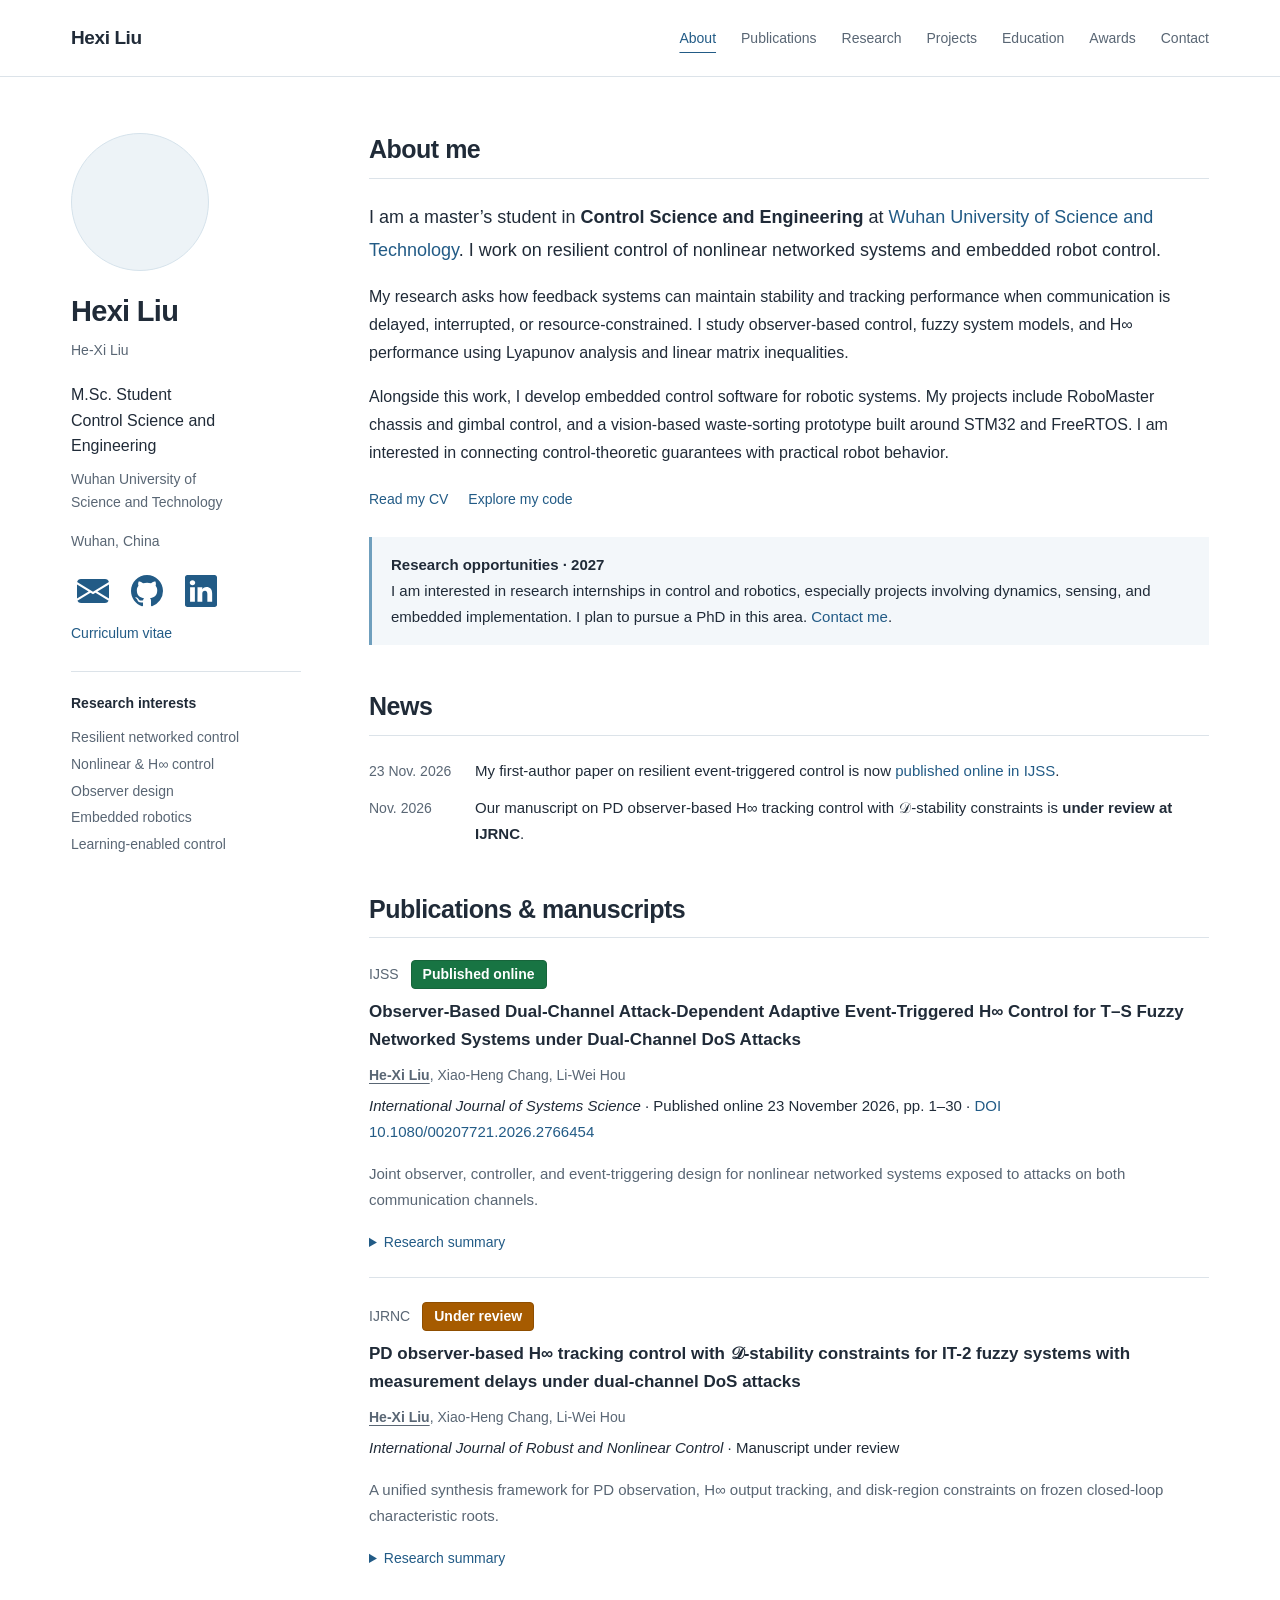
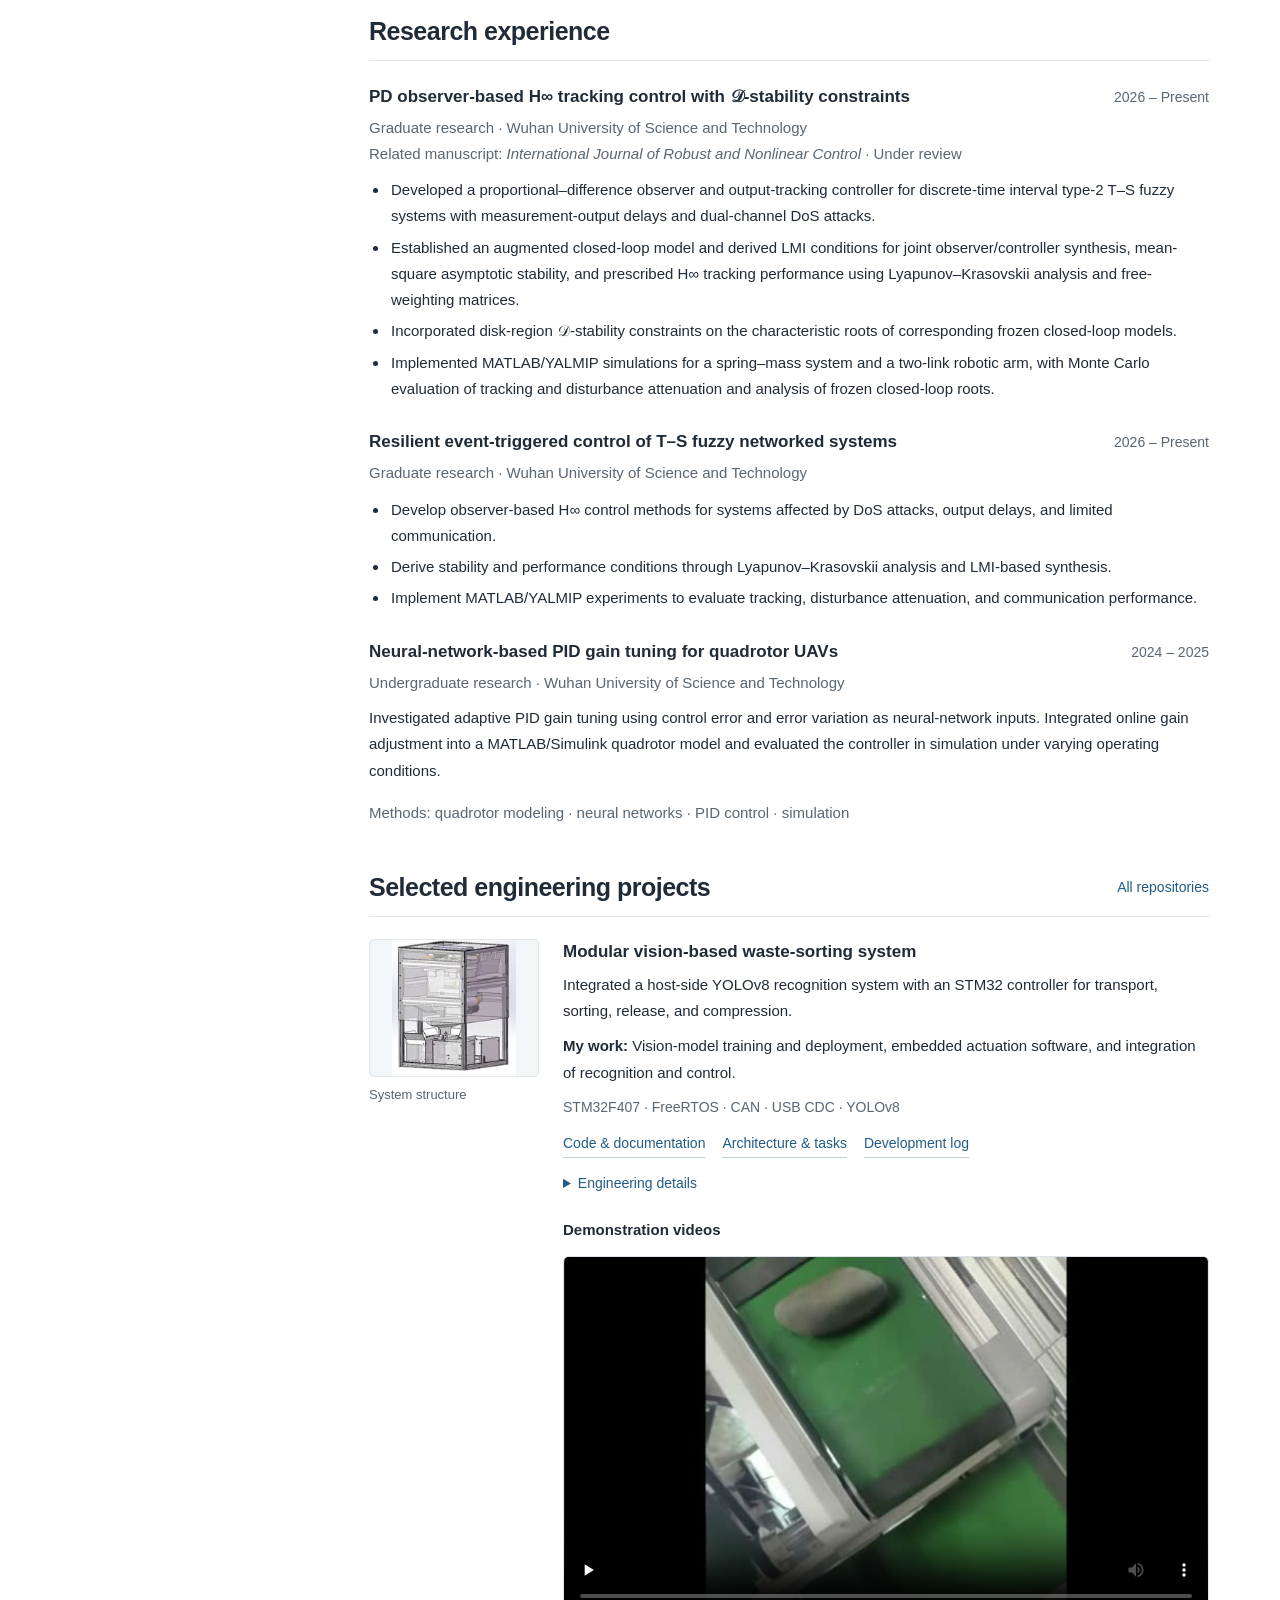
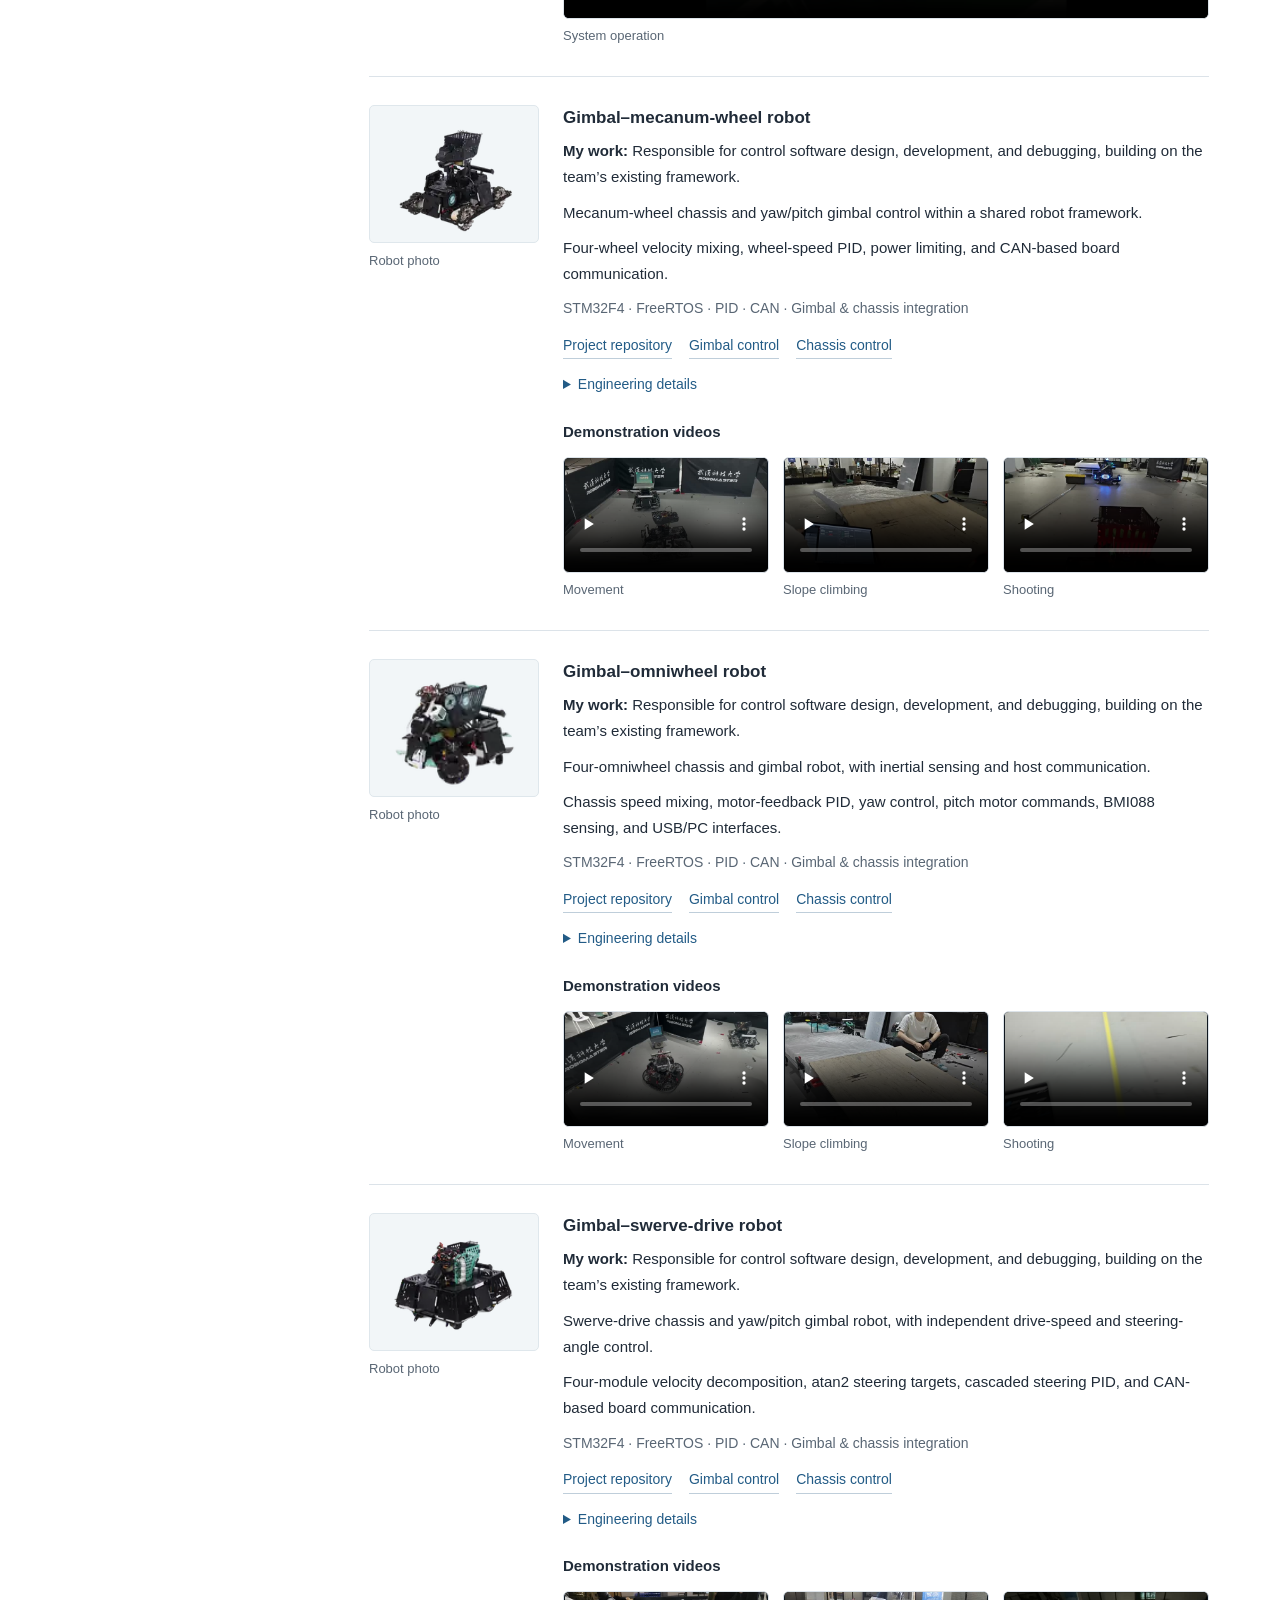
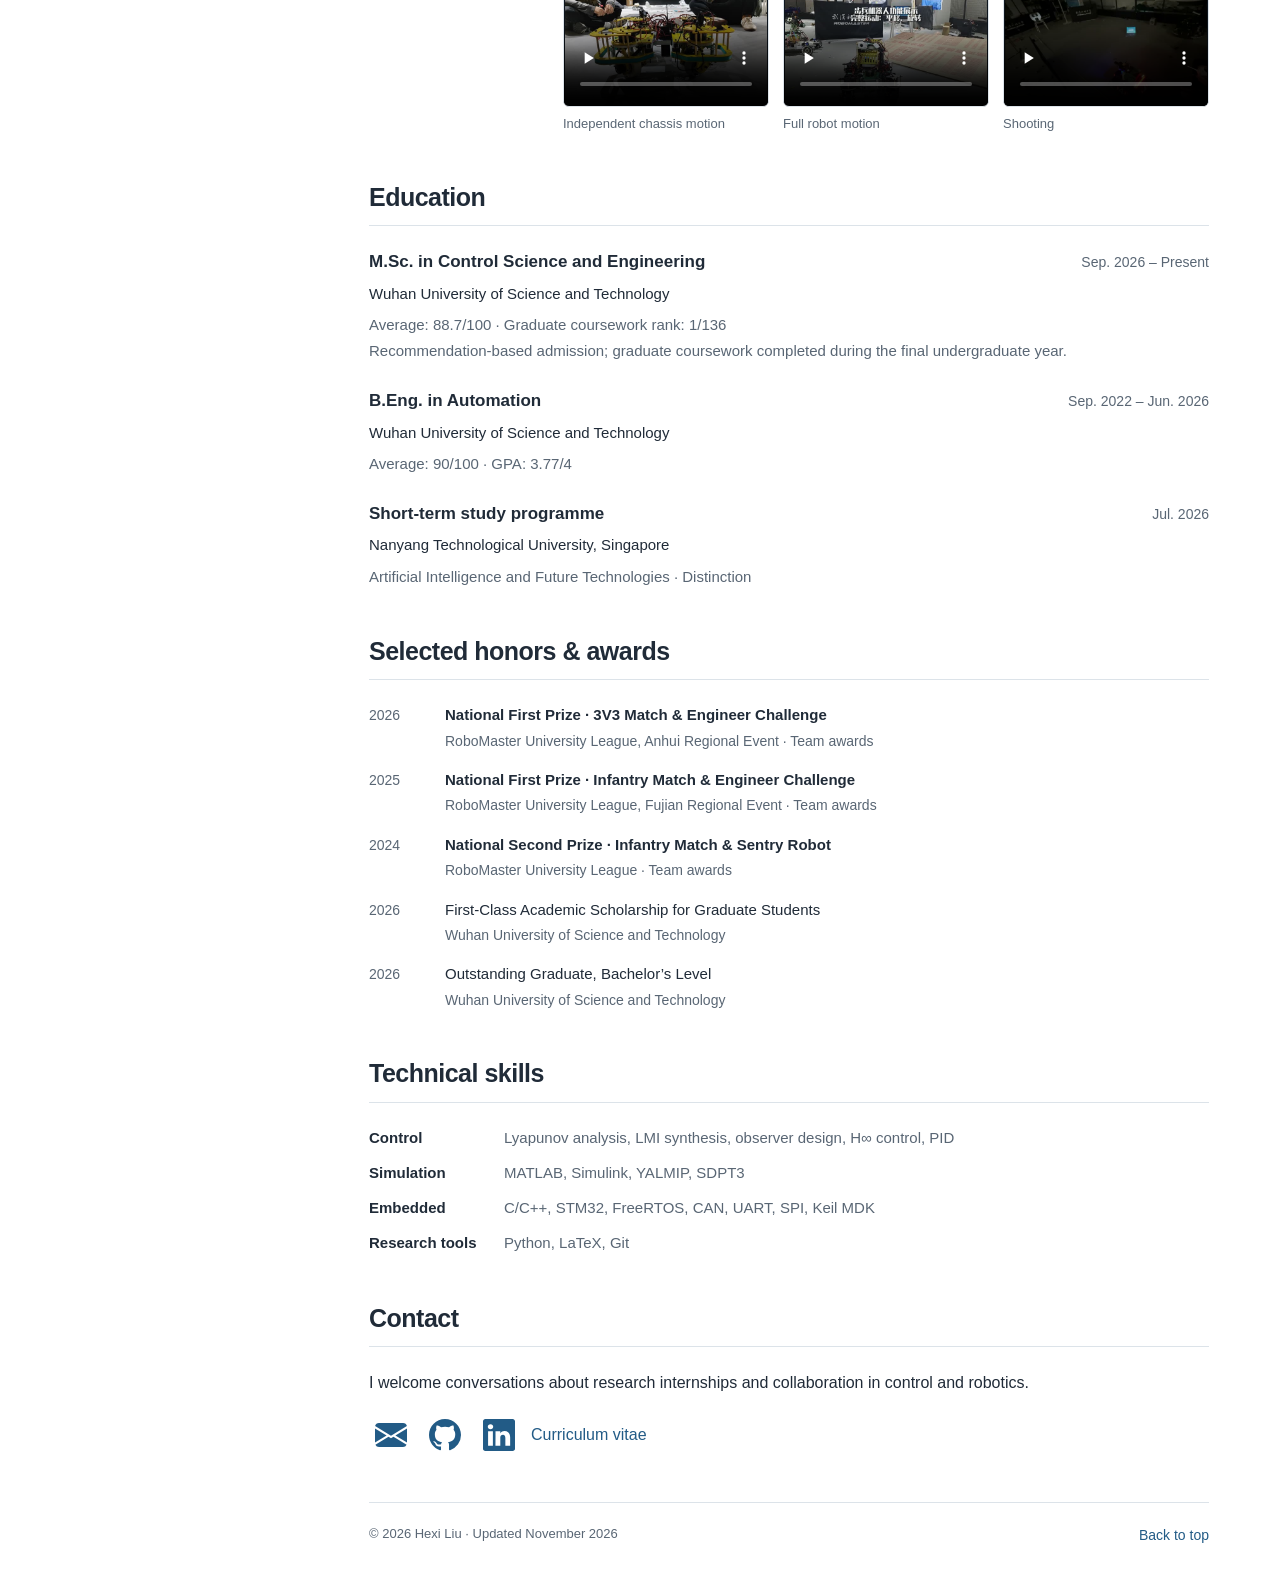
==== commit ca674505: "Add profile portrait to homepage" ====
--- a/index.html
+++ b/index.html
@@ -33,7 +33,7 @@
 <body>
 <a class="skip" href="#main">Skip to content</a>
 <header class="topbar"><div class="top-inner"><a class="wordmark" href="#about">Hexi Liu</a><button aria-controls="navigation" aria-expanded="false" class="menu-button">Menu</button><nav aria-label="Main navigation" class="nav" id="navigation"><a href="#about">About</a><a href="#publications">Publications</a><a href="#research">Research</a><a href="#projects">Projects</a><a href="#education">Education</a><a href="#awards">Awards</a><a href="#contact">Contact</a></nav></div></header>
-<div class="layout"><aside aria-label="Profile" class="sidebar"><div aria-hidden="true" class="monogram">HL</div><h1>Hexi Liu</h1><p class="name-note">He-Xi Liu</p><p class="role">M.Sc. Student<br/>Control Science and Engineering</p><p class="affiliation">Wuhan University of<br/>Science and Technology</p><p class="location">Wuhan, China</p><div class="profile-links"><a class="social-icon" href="mailto:liuhexi125@gmail.com" aria-label="Email" title="Email"><svg aria-hidden="true" focusable="false" viewBox="0 0 16 16" fill="currentColor">  <path d="M.05 3.555A2 2 0 0 1 2 2h12a2 2 0 0 1 1.95 1.555L8 8.414zM0 4.697v7.104l5.803-3.558zM6.761 8.83l-6.57 4.027A2 2 0 0 0 2 14h12a2 2 0 0 0 1.808-1.144l-6.57-4.027L8 9.586zm3.436-.586L16 11.801V4.697z"/></svg></a><a class="social-icon" href="https://github.com/JiraiyaMr" aria-label="GitHub" title="GitHub"><svg aria-hidden="true" focusable="false" viewBox="0 0 16 16" fill="currentColor">  <path d="M8 0C3.58 0 0 3.58 0 8c0 3.54 2.29 6.53 5.47 7.59.4.07.55-.17.55-.38 0-.19-.01-.82-.01-1.49-2.01.37-2.53-.49-2.69-.94-.09-.23-.48-.94-.82-1.13-.28-.15-.68-.52-.01-.53.63-.01 1.08.58 1.23.82.72 1.21 1.87.87 2.33.66.07-.52.28-.87.51-1.07-1.78-.2-3.64-.89-3.64-3.95 0-.87.31-1.59.82-2.15-.08-.2-.36-1.02.08-2.12 0 0 .67-.21 2.2.82.64-.18 1.32-.27 2-.27s1.36.09 2 .27c1.53-1.04 2.2-.82 2.2-.82.44 1.1.16 1.92.08 2.12.51.56.82 1.27.82 2.15 0 3.07-1.87 3.75-3.65 3.95.29.25.54.73.54 1.48 0 1.07-.01 1.93-.01 2.2 0 .21.15.46.55.38A8.01 8.01 0 0 0 16 8c0-4.42-3.58-8-8-8"/></svg></a><a class="social-icon" href="https://www.linkedin.com/in/hexi-liu-96b351452/" aria-label="LinkedIn" title="LinkedIn"><svg aria-hidden="true" focusable="false" viewBox="0 0 16 16" fill="currentColor">  <path d="M0 1.146C0 .513.526 0 1.175 0h13.65C15.474 0 16 .513 16 1.146v13.708c0 .633-.526 1.146-1.175 1.146H1.175C.526 16 0 15.487 0 14.854zm4.943 12.248V6.169H2.542v7.225zm-1.2-8.212c.837 0 1.358-.554 1.358-1.248-.015-.709-.52-1.248-1.342-1.248S2.4 3.226 2.4 3.934c0 .694.521 1.248 1.327 1.248zm4.908 8.212V9.359c0-.216.016-.432.08-.586.173-.431.568-.878 1.232-.878.869 0 1.216.662 1.216 1.634v3.865h2.401V9.25c0-2.22-1.184-3.252-2.764-3.252-1.274 0-1.845.7-2.165 1.193v.025h-.016l.016-.025V6.169h-2.4c.03.678 0 7.225 0 7.225z"/></svg></a><a class="cv-link" href="cv.html">Curriculum vitae</a></div><hr/><p class="side-title">Research interests</p><ul class="interests"><li>Resilient networked control</li><li>Nonlinear &amp; H∞ control</li><li>Observer design</li><li>Embedded robotics</li><li>Learning-enabled control</li></ul></aside>
+<div class="layout"><aside aria-label="Profile" class="sidebar"><img class="monogram" src="assets/avatar.webp" alt="Portrait of Hexi Liu" width="138" height="138"/><h1>Hexi Liu</h1><p class="name-note">He-Xi Liu</p><p class="role">M.Sc. Student<br/>Control Science and Engineering</p><p class="affiliation">Wuhan University of<br/>Science and Technology</p><p class="location">Wuhan, China</p><div class="profile-links"><a class="social-icon" href="mailto:liuhexi125@gmail.com" aria-label="Email" title="Email"><svg aria-hidden="true" focusable="false" viewBox="0 0 16 16" fill="currentColor">  <path d="M.05 3.555A2 2 0 0 1 2 2h12a2 2 0 0 1 1.95 1.555L8 8.414zM0 4.697v7.104l5.803-3.558zM6.761 8.83l-6.57 4.027A2 2 0 0 0 2 14h12a2 2 0 0 0 1.808-1.144l-6.57-4.027L8 9.586zm3.436-.586L16 11.801V4.697z"/></svg></a><a class="social-icon" href="https://github.com/JiraiyaMr" aria-label="GitHub" title="GitHub"><svg aria-hidden="true" focusable="false" viewBox="0 0 16 16" fill="currentColor">  <path d="M8 0C3.58 0 0 3.58 0 8c0 3.54 2.29 6.53 5.47 7.59.4.07.55-.17.55-.38 0-.19-.01-.82-.01-1.49-2.01.37-2.53-.49-2.69-.94-.09-.23-.48-.94-.82-1.13-.28-.15-.68-.52-.01-.53.63-.01 1.08.58 1.23.82.72 1.21 1.87.87 2.33.66.07-.52.28-.87.51-1.07-1.78-.2-3.64-.89-3.64-3.95 0-.87.31-1.59.82-2.15-.08-.2-.36-1.02.08-2.12 0 0 .67-.21 2.2.82.64-.18 1.32-.27 2-.27s1.36.09 2 .27c1.53-1.04 2.2-.82 2.2-.82.44 1.1.16 1.92.08 2.12.51.56.82 1.27.82 2.15 0 3.07-1.87 3.75-3.65 3.95.29.25.54.73.54 1.48 0 1.07-.01 1.93-.01 2.2 0 .21.15.46.55.38A8.01 8.01 0 0 0 16 8c0-4.42-3.58-8-8-8"/></svg></a><a class="social-icon" href="https://www.linkedin.com/in/hexi-liu-96b351452/" aria-label="LinkedIn" title="LinkedIn"><svg aria-hidden="true" focusable="false" viewBox="0 0 16 16" fill="currentColor">  <path d="M0 1.146C0 .513.526 0 1.175 0h13.65C15.474 0 16 .513 16 1.146v13.708c0 .633-.526 1.146-1.175 1.146H1.175C.526 16 0 15.487 0 14.854zm4.943 12.248V6.169H2.542v7.225zm-1.2-8.212c.837 0 1.358-.554 1.358-1.248-.015-.709-.52-1.248-1.342-1.248S2.4 3.226 2.4 3.934c0 .694.521 1.248 1.327 1.248zm4.908 8.212V9.359c0-.216.016-.432.08-.586.173-.431.568-.878 1.232-.878.869 0 1.216.662 1.216 1.634v3.865h2.401V9.25c0-2.22-1.184-3.252-2.764-3.252-1.274 0-1.845.7-2.165 1.193v.025h-.016l.016-.025V6.169h-2.4c.03.678 0 7.225 0 7.225z"/></svg></a><a class="cv-link" href="cv.html">Curriculum vitae</a></div><hr/><p class="side-title">Research interests</p><ul class="interests"><li>Resilient networked control</li><li>Nonlinear &amp; H∞ control</li><li>Observer design</li><li>Embedded robotics</li><li>Learning-enabled control</li></ul></aside>
 <main class="content" id="main">
 <section class="section" id="about"><h2>About me</h2><p class="lead">I am a master’s student in <strong>Control Science and Engineering</strong> at <a href="https://www.wust.edu.cn/">Wuhan University of Science and Technology</a>. I work on resilient control of nonlinear networked systems and embedded robot control.</p><p>My research asks how feedback systems can maintain stability and tracking performance when communication is delayed, interrupted, or resource-constrained. I study observer-based control, fuzzy system models, and H∞ performance using Lyapunov analysis and linear matrix inequalities.</p><p>Alongside this work, I develop embedded control software for robotic systems. My projects include RoboMaster chassis and gimbal control, and a vision-based waste-sorting prototype built around STM32 and FreeRTOS. I am interested in connecting control-theoretic guarantees with practical robot behavior.</p><div class="intro-links"><a href="cv.html">Read my CV</a><a href="#projects">Explore my code</a></div><div class="opportunity"><strong>Research opportunities · 2027</strong>I am interested in research internships in control and robotics, especially projects involving dynamics, sensing, and embedded implementation. I plan to pursue a PhD in this area. <a href="mailto:liuhexi125@gmail.com">Contact me</a>.</div></section>
 <section class="section" id="news"><h2>News</h2><div class="news-item"><time datetime="2026-11-23">23 Nov. 2026</time><p>My first-author paper on resilient event-triggered control is now <a href="https://doi.org/10.1080/00207721.2026.2766454">published online in IJSS</a>.</p></div><div class="news-item"><time datetime="2026-11">Nov. 2026</time><p>Our manuscript on PD observer-based H∞ tracking control with 𝒟-stability constraints is <strong>under review at IJRNC</strong>.</p></div></section>
--- a/style.css
+++ b/style.css
@@ -1,6 +1,6 @@
-:root{--ink:#202b38;--muted:#596674;--blue:#225b86;--line:#dce3e9;--soft:#f5f8fa;--green:#24664e}*{box-sizing:border-box}html{scroll-behavior:smooth;scroll-padding-top:100px}body{margin:0;background:white;color:var(--ink);font:16px/1.75 -apple-system,BlinkMacSystemFont,"Segoe UI",Arial,sans-serif}a{color:var(--blue);text-decoration:none}a:hover{text-decoration:underline;text-underline-offset:4px}button{font:inherit;cursor:pointer}a:focus-visible,button:focus-visible,summary:focus-visible{outline:3px solid #357eae;outline-offset:5px}.skip{position:absolute;top:-80px;left:20px;background:white;padding:12px;z-index:20}.skip:focus{top:10px}.topbar{position:sticky;top:0;z-index:10;border-bottom:1px solid var(--line);background:rgba(255,255,255,.97)}.top-inner{max-width:1210px;margin:auto;min-height:76px;display:flex;align-items:center;justify-content:space-between;padding:0 36px;gap:28px}.wordmark{color:var(--ink);font-weight:650;font-size:19px;letter-spacing:-.4px}.nav{display:flex;gap:25px;align-items:center}.nav a{font-size:14px;color:var(--muted)}.nav a.active{color:var(--blue);text-decoration:underline;text-underline-offset:9px}.menu-button{display:none;border:1px solid var(--line);background:white;border-radius:5px;padding:5px 10px}.layout{max-width:1210px;margin:0 auto;padding:56px 36px 40px;display:grid;grid-template-columns:230px minmax(0,1fr);gap:68px}.sidebar{position:sticky;top:115px;align-self:start}.monogram{height:138px;width:138px;border-radius:50%;display:grid;place-items:center;background:#edf3f7;border:1px solid #d5e2eb;color:#47677e;font:48px Georgia,serif;letter-spacing:-3px;margin-bottom:23px}.sidebar h1{font-size:29px;line-height:1.2;letter-spacing:-.7px;margin:0 0 9px}.name-note{font-size:14px;color:var(--muted);margin:0 0 20px}.role{font-size:16px;line-height:1.6;margin:0 0 9px}.affiliation,.location{font-size:14px;line-height:1.65;color:var(--muted);margin:0 0 16px}.profile-links{display:flex;flex-wrap:wrap;gap:8px 16px;font-size:14px}.profile-links .cv-link{flex-basis:100%}.sidebar hr{border:0;border-top:1px solid var(--line);margin:25px 0 19px}.side-title{font-size:14px;font-weight:650;margin:0 0 9px}.interests{list-style:none;padding:0;margin:0;font-size:14px;line-height:1.9;color:var(--muted)}.content{min-width:0}.section{margin-bottom:45px}.section h2{font-size:25px;letter-spacing:-.5px;line-height:1.3;margin:0 0 22px;border-bottom:1px solid var(--line);padding-bottom:12px;font-weight:650}.section p{margin:0 0 16px}.lead{font-size:18px;line-height:1.85}.intro-links{font-size:14px;display:flex;gap:20px;margin:20px 0}.opportunity{padding:15px 19px;border-left:3px solid #6f9fbd;background:#f3f7fa;margin-top:25px;font-size:15px;line-height:1.75}.opportunity strong{display:block;font-weight:600}.news-item{display:grid;grid-template-columns:88px 1fr;gap:18px;margin-bottom:11px;font-size:15px}.news-item time{font-size:14px;color:var(--muted);padding-top:1px}.news-item p{margin:0}.section-heading{display:flex;align-items:center;justify-content:space-between;gap:16px;border-bottom:1px solid var(--line);margin-bottom:22px}.section-heading h2{border:0;margin:0}.section-heading a{font-size:14px;white-space:nowrap;padding-bottom:12px}.publication{padding-bottom:23px;margin-bottom:24px;border-bottom:1px solid var(--line)}.publication:last-child{border:0;padding:0;margin-bottom:0}.pub-label{font-size:14px;color:var(--muted);display:flex;align-items:center;gap:12px;margin-bottom:9px}.status{font-weight:700;display:inline-block;line-height:1.5;padding:3px 11px;border-radius:4px;font-size:14px;border:1px solid #17643b;background:#187443;color:#fff;white-space:nowrap}.status.review{background:#a65b00;border-color:#8f4e00;color:#fff}.publication h3{font-size:17px;line-height:1.65;margin:0 0 9px;font-weight:650}.authors{font-size:14px;color:var(--muted);margin-bottom:5px!important}.authors strong{text-decoration:underline;text-underline-offset:3px;font-weight:600}.venue{font-size:15px}.pub-description{font-size:15px;color:var(--muted)}details{font-size:14px}summary{cursor:pointer;color:var(--blue);width:fit-content}details[open] summary{margin-bottom:12px}.abstract{margin-top:12px;padding:14px 18px;background:var(--soft);color:var(--muted);font-size:14px;line-height:1.8}.experience{margin-bottom:26px}.experience:last-child{margin-bottom:0}.entry-head{display:flex;align-items:baseline;justify-content:space-between;gap:18px}.entry-head h3{font-size:17px;font-weight:650;line-height:1.6;margin:0 0 5px}.entry-head time{font-size:14px;color:var(--muted);white-space:nowrap}.meta{font-size:14px;color:var(--muted);margin-bottom:9px!important}.experience p,.experience li{font-size:15px}.experience ul{padding-left:20px;margin:10px 0}.experience li{padding-left:2px;margin-bottom:5px}.project{display:grid;grid-template-columns:170px 1fr;gap:24px;border-bottom:1px solid var(--line);padding-bottom:28px;margin-bottom:28px}.project:last-child{border:0;padding:0;margin-bottom:0}.project-figure{margin:0}.project-figure img{display:block;width:100%;height:138px;object-fit:contain;background:#f2f6f8;border:1px solid #dfe7ec;border-radius:5px}.project-figure figcaption{font-size:13px;color:var(--muted);margin-top:7px}.project h3{margin:0 0 7px;font-size:17px;line-height:1.55;font-weight:650}.project p{font-size:15px;margin-bottom:9px}.project .stack{font-size:14px;color:var(--muted);margin-bottom:12px}.links{display:flex;flex-wrap:wrap;gap:9px 17px;font-size:14px;margin-top:12px}.links a{border-bottom:1px solid #bfceda;padding-bottom:1px}.project ul{padding-left:18px;color:var(--muted);font-size:14px}.project li{margin-bottom:6px}.project details{margin-top:13px}.education{margin-bottom:23px}.education p{font-size:15px;margin-bottom:5px}.award-list{list-style:none;padding:0;margin:0}.award-list li{display:grid;grid-template-columns:60px 1fr;gap:16px;margin-bottom:14px;font-size:15px}.award-list time{color:var(--muted);font-size:14px;padding-top:1px}.award-list small{display:block;font-size:14px;color:var(--muted)}.skills{display:grid;grid-template-columns:115px 1fr;gap:9px 20px;font-size:15px}.skills dt{font-weight:600}.skills dd{margin:0;color:var(--muted)}.footer{margin-top:38px;border-top:1px solid var(--line);padding-top:20px;display:flex;justify-content:space-between;gap:20px;font-size:13px;color:var(--muted)}.footer button{background:transparent;border:0;color:var(--blue);padding:0;font-size:14px}.contact-links{display:flex;gap:22px;flex-wrap:wrap}.cv-page{max-width:850px;margin:40px auto;padding:0 25px}.cv-page h1{font-size:30px;margin-bottom:0}.cv-page h2{font-size:20px;border-bottom:1px solid #ddd;margin-top:30px}.cv-page li{margin-bottom:9px}.cv-controls{display:flex;gap:20px;align-items:center}.cv-controls button{padding:7px 15px;border:1px solid #c5d5e1;background:#f4f8fb;border-radius:4px;color:var(--blue)}
+:root{--ink:#202b38;--muted:#596674;--blue:#225b86;--line:#dce3e9;--soft:#f5f8fa;--green:#24664e}*{box-sizing:border-box}html{scroll-behavior:smooth;scroll-padding-top:100px}body{margin:0;background:white;color:var(--ink);font:16px/1.75 -apple-system,BlinkMacSystemFont,"Segoe UI",Arial,sans-serif}a{color:var(--blue);text-decoration:none}a:hover{text-decoration:underline;text-underline-offset:4px}button{font:inherit;cursor:pointer}a:focus-visible,button:focus-visible,summary:focus-visible{outline:3px solid #357eae;outline-offset:5px}.skip{position:absolute;top:-80px;left:20px;background:white;padding:12px;z-index:20}.skip:focus{top:10px}.topbar{position:sticky;top:0;z-index:10;border-bottom:1px solid var(--line);background:rgba(255,255,255,.97)}.top-inner{max-width:1210px;margin:auto;min-height:76px;display:flex;align-items:center;justify-content:space-between;padding:0 36px;gap:28px}.wordmark{color:var(--ink);font-weight:650;font-size:19px;letter-spacing:-.4px}.nav{display:flex;gap:25px;align-items:center}.nav a{font-size:14px;color:var(--muted)}.nav a.active{color:var(--blue);text-decoration:underline;text-underline-offset:9px}.menu-button{display:none;border:1px solid var(--line);background:white;border-radius:5px;padding:5px 10px}.layout{max-width:1210px;margin:0 auto;padding:56px 36px 40px;display:grid;grid-template-columns:230px minmax(0,1fr);gap:68px}.sidebar{position:sticky;top:115px;align-self:start}.monogram{display:block;height:138px;width:138px;object-fit:cover;border-radius:50%;background:#edf3f7;border:1px solid #d5e2eb;margin-bottom:23px}.sidebar h1{font-size:29px;line-height:1.2;letter-spacing:-.7px;margin:0 0 9px}.name-note{font-size:14px;color:var(--muted);margin:0 0 20px}.role{font-size:16px;line-height:1.6;margin:0 0 9px}.affiliation,.location{font-size:14px;line-height:1.65;color:var(--muted);margin:0 0 16px}.profile-links{display:flex;flex-wrap:wrap;gap:8px 16px;font-size:14px}.profile-links .cv-link{flex-basis:100%}.sidebar hr{border:0;border-top:1px solid var(--line);margin:25px 0 19px}.side-title{font-size:14px;font-weight:650;margin:0 0 9px}.interests{list-style:none;padding:0;margin:0;font-size:14px;line-height:1.9;color:var(--muted)}.content{min-width:0}.section{margin-bottom:45px}.section h2{font-size:25px;letter-spacing:-.5px;line-height:1.3;margin:0 0 22px;border-bottom:1px solid var(--line);padding-bottom:12px;font-weight:650}.section p{margin:0 0 16px}.lead{font-size:18px;line-height:1.85}.intro-links{font-size:14px;display:flex;gap:20px;margin:20px 0}.opportunity{padding:15px 19px;border-left:3px solid #6f9fbd;background:#f3f7fa;margin-top:25px;font-size:15px;line-height:1.75}.opportunity strong{display:block;font-weight:600}.news-item{display:grid;grid-template-columns:88px 1fr;gap:18px;margin-bottom:11px;font-size:15px}.news-item time{font-size:14px;color:var(--muted);padding-top:1px}.news-item p{margin:0}.section-heading{display:flex;align-items:center;justify-content:space-between;gap:16px;border-bottom:1px solid var(--line);margin-bottom:22px}.section-heading h2{border:0;margin:0}.section-heading a{font-size:14px;white-space:nowrap;padding-bottom:12px}.publication{padding-bottom:23px;margin-bottom:24px;border-bottom:1px solid var(--line)}.publication:last-child{border:0;padding:0;margin-bottom:0}.pub-label{font-size:14px;color:var(--muted);display:flex;align-items:center;gap:12px;margin-bottom:9px}.status{font-weight:700;display:inline-block;line-height:1.5;padding:3px 11px;border-radius:4px;font-size:14px;border:1px solid #17643b;background:#187443;color:#fff;white-space:nowrap}.status.review{background:#a65b00;border-color:#8f4e00;color:#fff}.publication h3{font-size:17px;line-height:1.65;margin:0 0 9px;font-weight:650}.authors{font-size:14px;color:var(--muted);margin-bottom:5px!important}.authors strong{text-decoration:underline;text-underline-offset:3px;font-weight:600}.venue{font-size:15px}.pub-description{font-size:15px;color:var(--muted)}details{font-size:14px}summary{cursor:pointer;color:var(--blue);width:fit-content}details[open] summary{margin-bottom:12px}.abstract{margin-top:12px;padding:14px 18px;background:var(--soft);color:var(--muted);font-size:14px;line-height:1.8}.experience{margin-bottom:26px}.experience:last-child{margin-bottom:0}.entry-head{display:flex;align-items:baseline;justify-content:space-between;gap:18px}.entry-head h3{font-size:17px;font-weight:650;line-height:1.6;margin:0 0 5px}.entry-head time{font-size:14px;color:var(--muted);white-space:nowrap}.meta{font-size:14px;color:var(--muted);margin-bottom:9px!important}.experience p,.experience li{font-size:15px}.experience ul{padding-left:20px;margin:10px 0}.experience li{padding-left:2px;margin-bottom:5px}.project{display:grid;grid-template-columns:170px 1fr;gap:24px;border-bottom:1px solid var(--line);padding-bottom:28px;margin-bottom:28px}.project:last-child{border:0;padding:0;margin-bottom:0}.project-figure{margin:0}.project-figure img{display:block;width:100%;height:138px;object-fit:contain;background:#f2f6f8;border:1px solid #dfe7ec;border-radius:5px}.project-figure figcaption{font-size:13px;color:var(--muted);margin-top:7px}.project h3{margin:0 0 7px;font-size:17px;line-height:1.55;font-weight:650}.project p{font-size:15px;margin-bottom:9px}.project .stack{font-size:14px;color:var(--muted);margin-bottom:12px}.links{display:flex;flex-wrap:wrap;gap:9px 17px;font-size:14px;margin-top:12px}.links a{border-bottom:1px solid #bfceda;padding-bottom:1px}.project ul{padding-left:18px;color:var(--muted);font-size:14px}.project li{margin-bottom:6px}.project details{margin-top:13px}.education{margin-bottom:23px}.education p{font-size:15px;margin-bottom:5px}.award-list{list-style:none;padding:0;margin:0}.award-list li{display:grid;grid-template-columns:60px 1fr;gap:16px;margin-bottom:14px;font-size:15px}.award-list time{color:var(--muted);font-size:14px;padding-top:1px}.award-list small{display:block;font-size:14px;color:var(--muted)}.skills{display:grid;grid-template-columns:115px 1fr;gap:9px 20px;font-size:15px}.skills dt{font-weight:600}.skills dd{margin:0;color:var(--muted)}.footer{margin-top:38px;border-top:1px solid var(--line);padding-top:20px;display:flex;justify-content:space-between;gap:20px;font-size:13px;color:var(--muted)}.footer button{background:transparent;border:0;color:var(--blue);padding:0;font-size:14px}.contact-links{display:flex;gap:22px;flex-wrap:wrap}.cv-page{max-width:850px;margin:40px auto;padding:0 25px}.cv-page h1{font-size:30px;margin-bottom:0}.cv-page h2{font-size:20px;border-bottom:1px solid #ddd;margin-top:30px}.cv-page li{margin-bottom:9px}.cv-controls{display:flex;gap:20px;align-items:center}.cv-controls button{padding:7px 15px;border:1px solid #c5d5e1;background:#f4f8fb;border-radius:4px;color:var(--blue)}
 @media(max-width:1000px){.layout{grid-template-columns:200px 1fr;gap:36px;padding-left:28px;padding-right:28px}.top-inner{padding:0 28px}.nav{gap:16px}.project{grid-template-columns:135px 1fr;gap:20px}.entry-head{display:block}.entry-head time{display:block;margin-bottom:8px}}
-@media(max-width:720px){html{scroll-padding-top:92px}.top-inner{min-height:65px;padding:0 20px;position:relative}.menu-button{display:block;font-size:14px}.nav{display:none;position:absolute;top:65px;left:0;right:0;background:white;border-bottom:1px solid var(--line);padding:16px 20px;flex-wrap:wrap;gap:14px 22px}.nav.open{display:flex}.layout{display:block;padding:30px 21px}.sidebar{position:static;display:grid;grid-template-columns:82px 1fr;gap:0 20px;padding-bottom:29px;margin-bottom:30px;border-bottom:1px solid var(--line)}.monogram{height:82px;width:82px;grid-row:1/5;margin:0;font-size:32px}.sidebar h1{font-size:28px;grid-column:2}.name-note{grid-column:2;margin-bottom:10px}.role,.affiliation{grid-column:2;font-size:14px;margin-bottom:6px}.location{display:none}.profile-links{grid-column:1/3;margin-top:17px}.profile-links .cv-link{flex-basis:auto}.sidebar hr,.side-title,.interests{display:none}.section{margin-bottom:35px}.section h2{font-size:23px}.lead{font-size:17px}.section p{line-height:1.8}.project{grid-template-columns:1fr;gap:14px}.project-figure{display:flex;align-items:center;gap:14px}.project-figure img{width:112px;height:88px}.project-figure figcaption{font-size:13px;margin:0}.news-item{grid-template-columns:74px 1fr;gap:12px}.project p,.experience p,.experience li,.education p{font-size:15px}.opportunity{padding:13px 15px}.section-heading a{font-size:13px}.skills{grid-template-columns:1fr;gap:3px}.skills dd{margin-bottom:10px}.footer{display:block}.footer button{margin-top:12px}.award-list li{gap:10px}.publication h3{font-size:16px}.cv-page{margin-top:22px}}
+@media(max-width:720px){html{scroll-padding-top:92px}.top-inner{min-height:65px;padding:0 20px;position:relative}.menu-button{display:block;font-size:14px}.nav{display:none;position:absolute;top:65px;left:0;right:0;background:white;border-bottom:1px solid var(--line);padding:16px 20px;flex-wrap:wrap;gap:14px 22px}.nav.open{display:flex}.layout{display:block;padding:30px 21px}.sidebar{position:static;display:grid;grid-template-columns:82px 1fr;gap:0 20px;padding-bottom:29px;margin-bottom:30px;border-bottom:1px solid var(--line)}.monogram{height:82px;width:82px;grid-row:1/5;margin:0}.sidebar h1{font-size:28px;grid-column:2}.name-note{grid-column:2;margin-bottom:10px}.role,.affiliation{grid-column:2;font-size:14px;margin-bottom:6px}.location{display:none}.profile-links{grid-column:1/3;margin-top:17px}.profile-links .cv-link{flex-basis:auto}.sidebar hr,.side-title,.interests{display:none}.section{margin-bottom:35px}.section h2{font-size:23px}.lead{font-size:17px}.section p{line-height:1.8}.project{grid-template-columns:1fr;gap:14px}.project-figure{display:flex;align-items:center;gap:14px}.project-figure img{width:112px;height:88px}.project-figure figcaption{font-size:13px;margin:0}.news-item{grid-template-columns:74px 1fr;gap:12px}.project p,.experience p,.experience li,.education p{font-size:15px}.opportunity{padding:13px 15px}.section-heading a{font-size:13px}.skills{grid-template-columns:1fr;gap:3px}.skills dd{margin-bottom:10px}.footer{display:block}.footer button{margin-top:12px}.award-list li{gap:10px}.publication h3{font-size:16px}.cv-page{margin-top:22px}}
 @media(prefers-reduced-motion:reduce){html{scroll-behavior:auto}}
 @media print{.topbar,.sidebar,.footer,.intro-links,.opportunity,.cv-controls,.project-figure,.links{display:none!important}.layout{display:block;padding:0}.section{break-inside:avoid;margin-bottom:22px}body{font-size:11pt}.section h2{font-size:17pt}.project{display:block}.cv-page{max-width:none;margin:0}.cv-page h2{margin-top:18px}.cv-page li{font-size:10pt}a{color:inherit}}
 
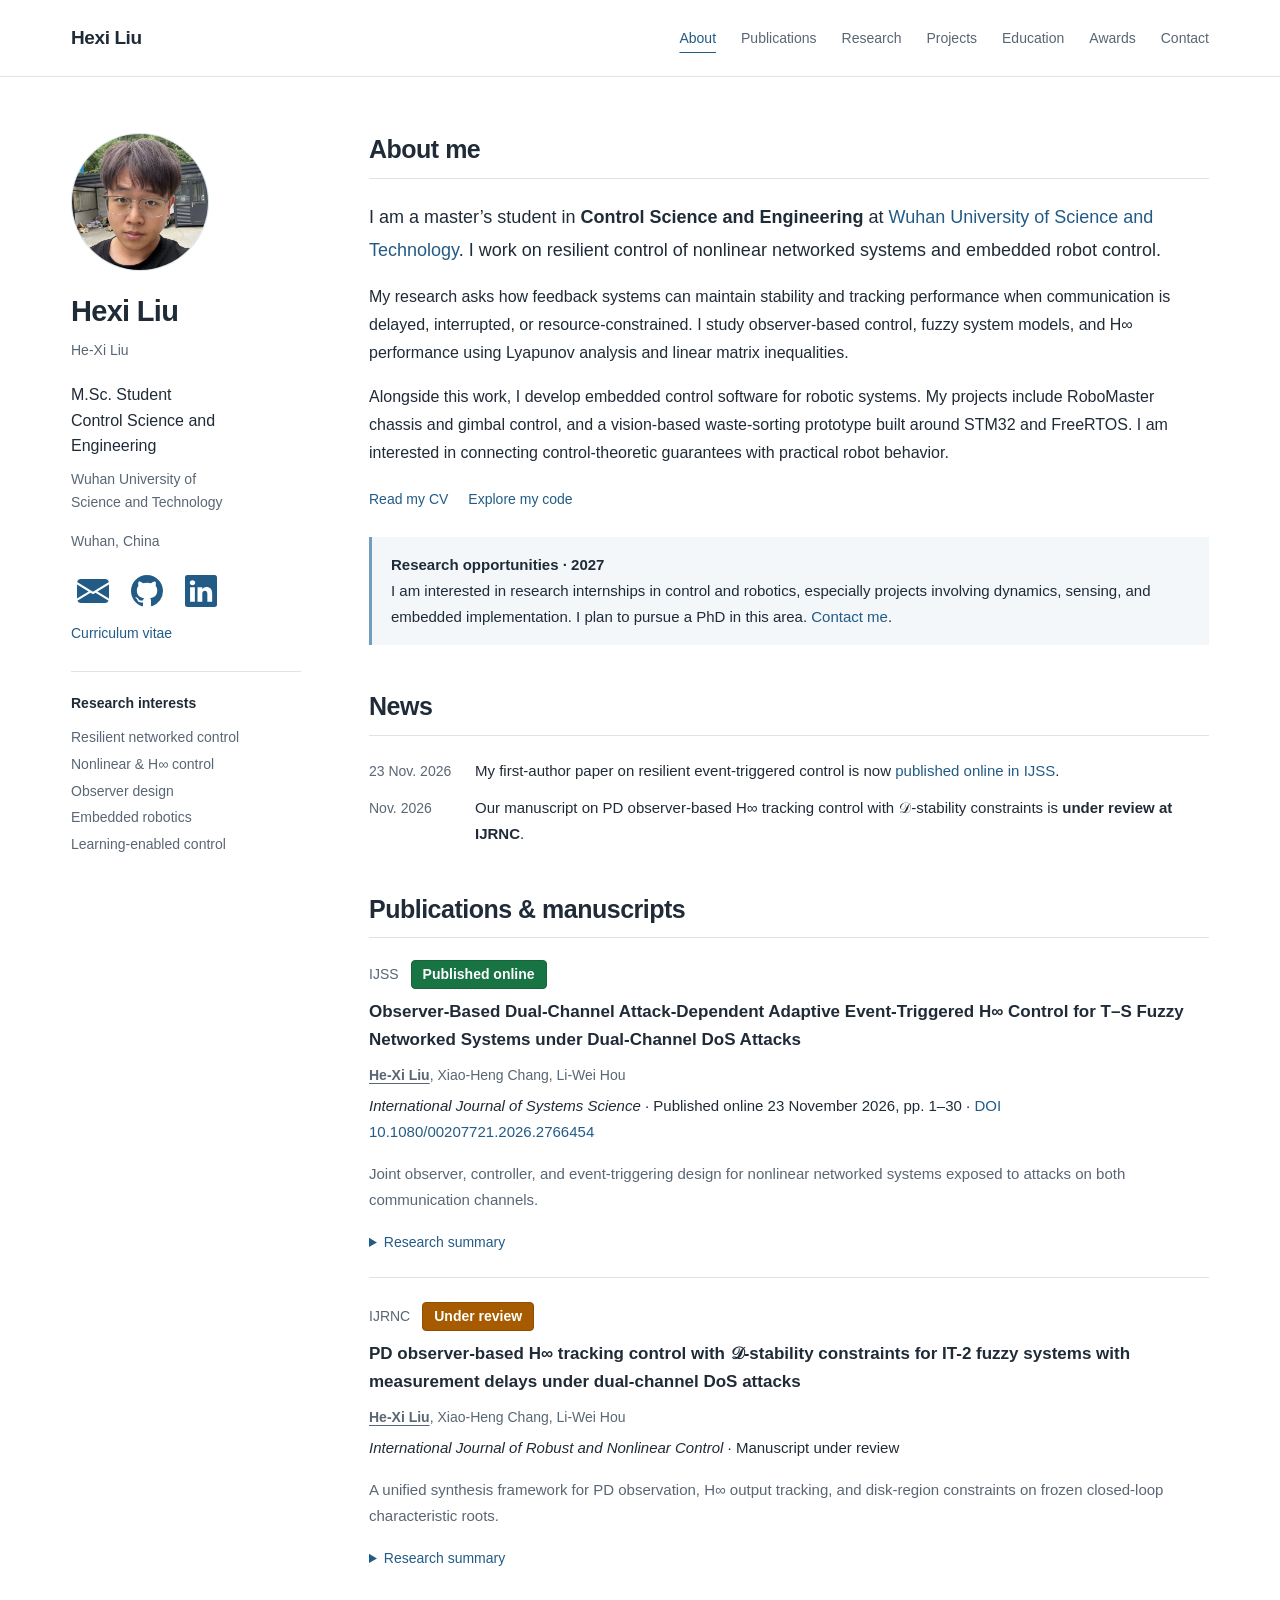
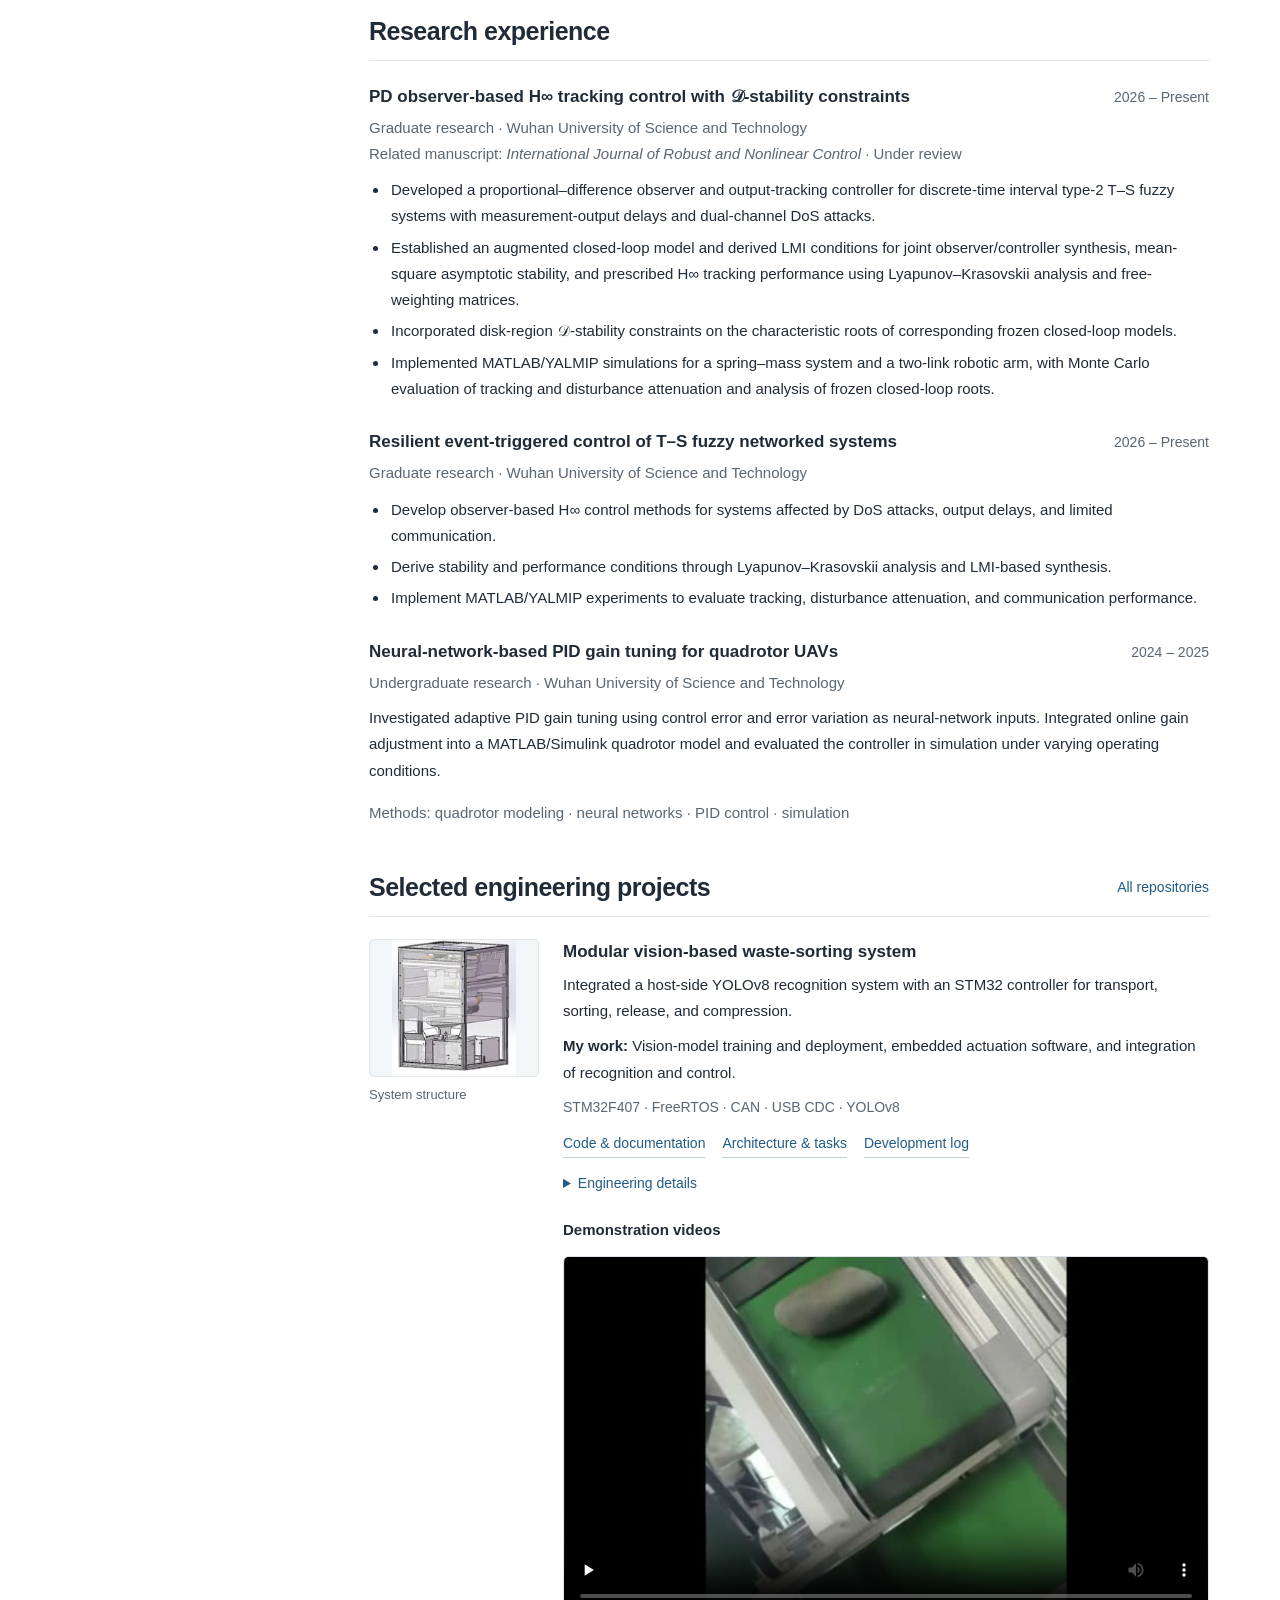
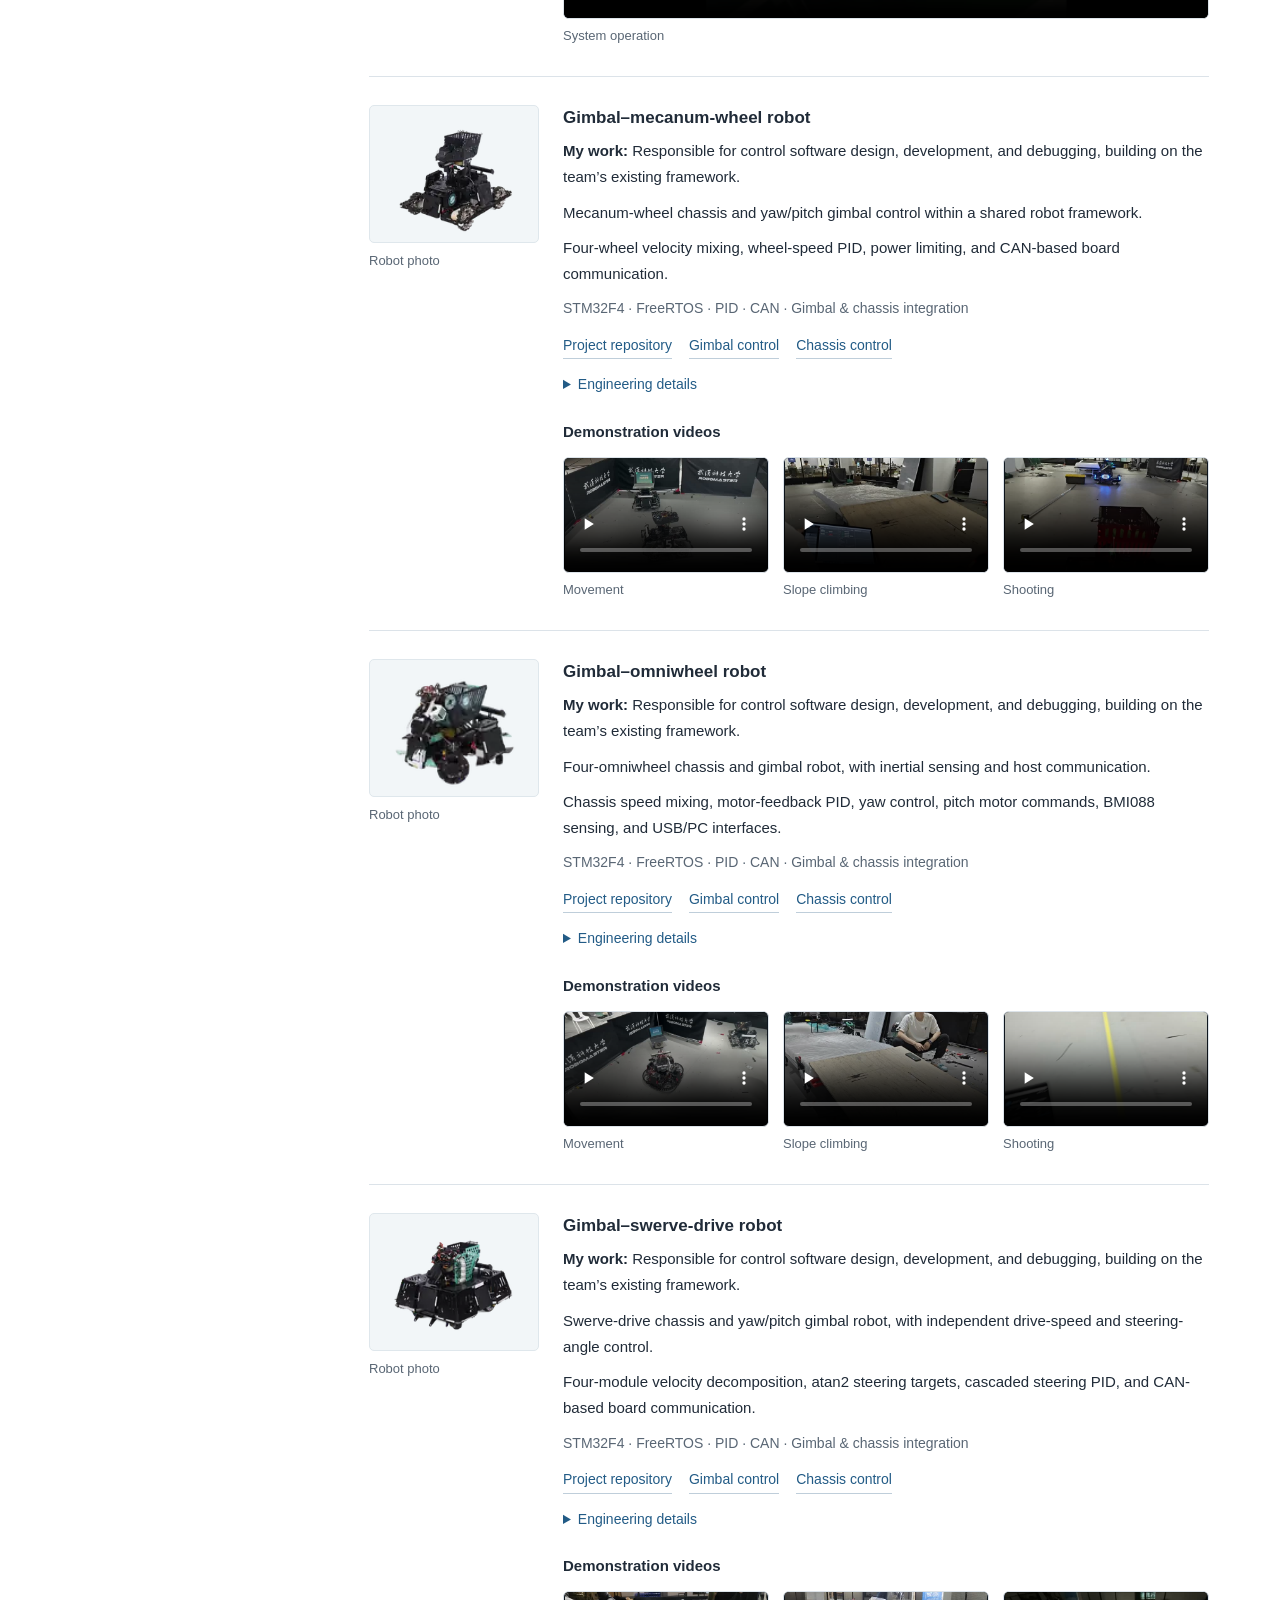
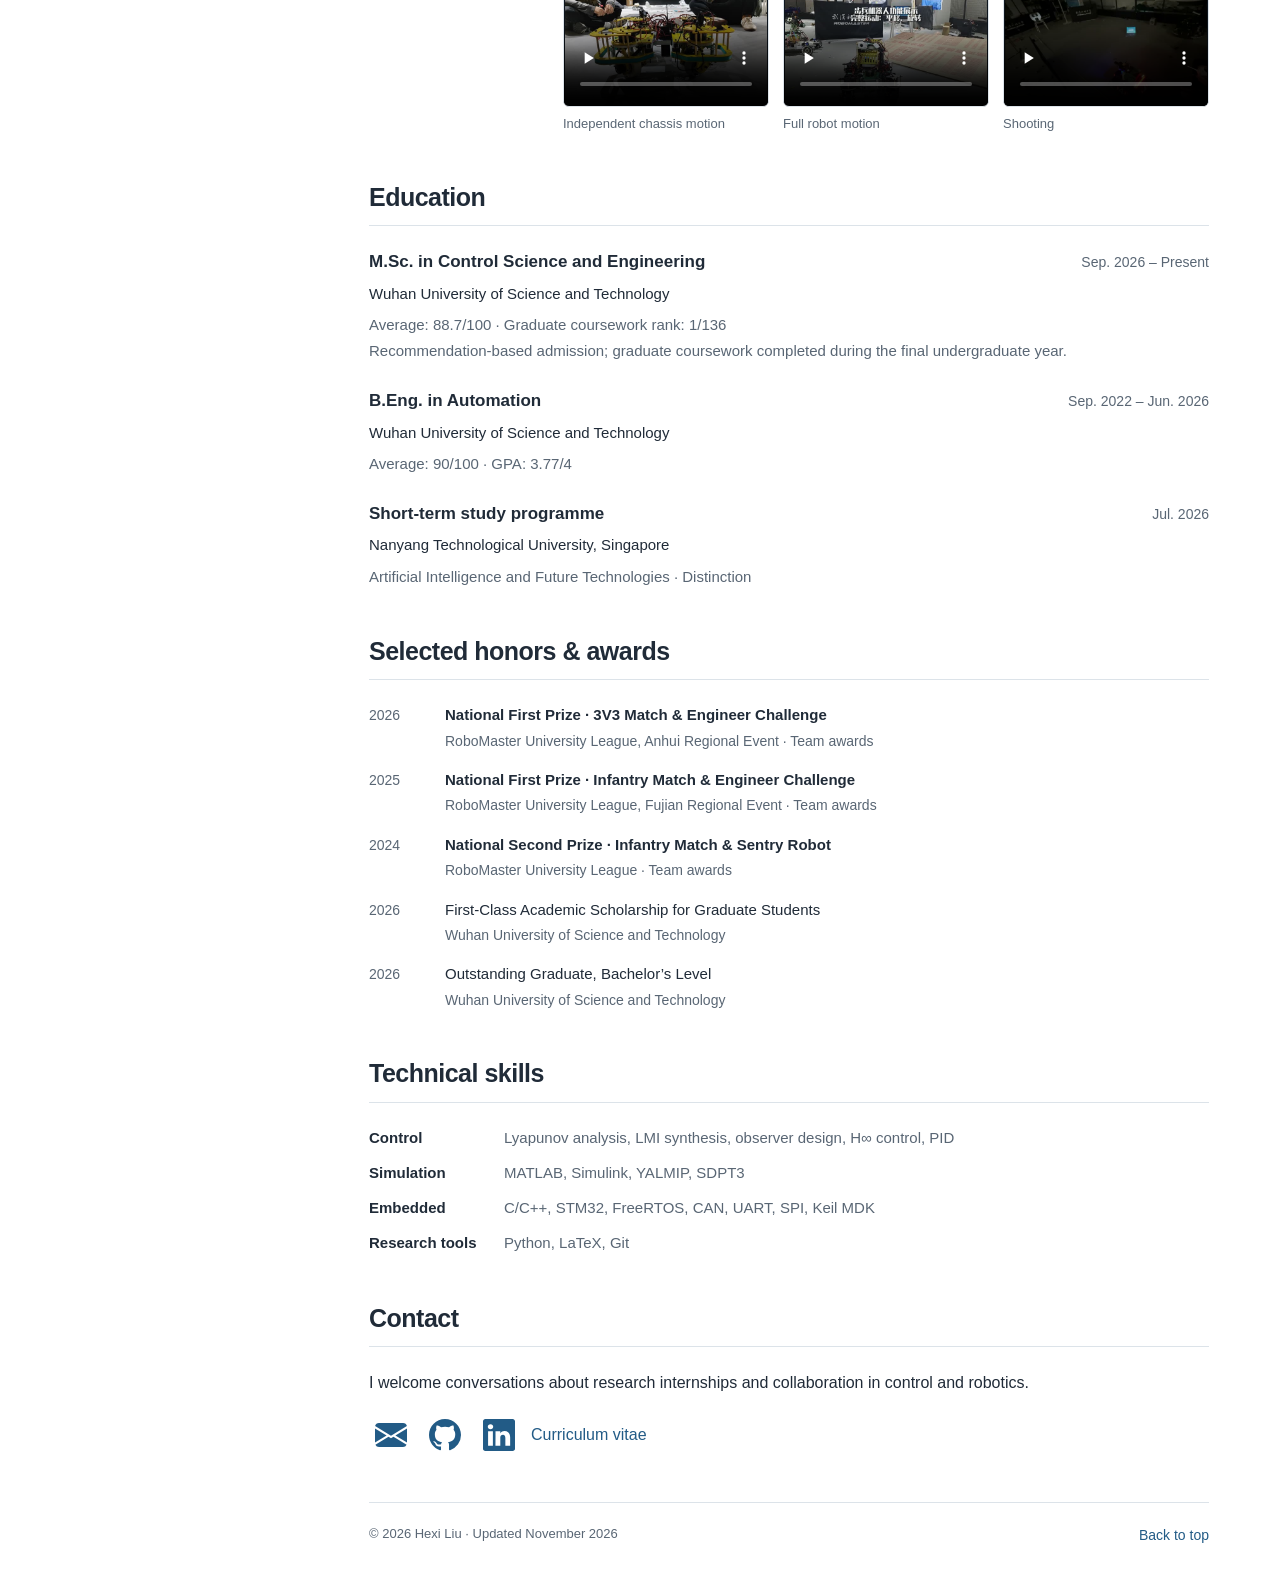
==== commit ca4f207e: "Use GitHub avatar as browser tab icon" ====
--- a/index.html
+++ b/index.html
@@ -7,7 +7,7 @@
 <meta content="Hexi Liu is a master's student at Wuhan University of Science and Technology, researching resilient nonlinear control and embedded robotics." name="description"/>
 <meta content="#ffffff" name="theme-color"/>
 
-<link href="style.css" rel="stylesheet"/><link href="assets/favicon.svg" rel="icon" type="image/svg+xml"/><script defer="" src="app.js"></script><!-- Bootstrap Icons (https://icons.getbootstrap.com/)
+<link href="style.css" rel="stylesheet"/><link href="assets/github-avatar.jpg" rel="icon" type="image/jpeg" sizes="64x64"/><script defer="" src="app.js"></script><!-- Bootstrap Icons (https://icons.getbootstrap.com/)
 The MIT License (MIT)
 
 Copyright (c) 2019-2024 The Bootstrap Authors
